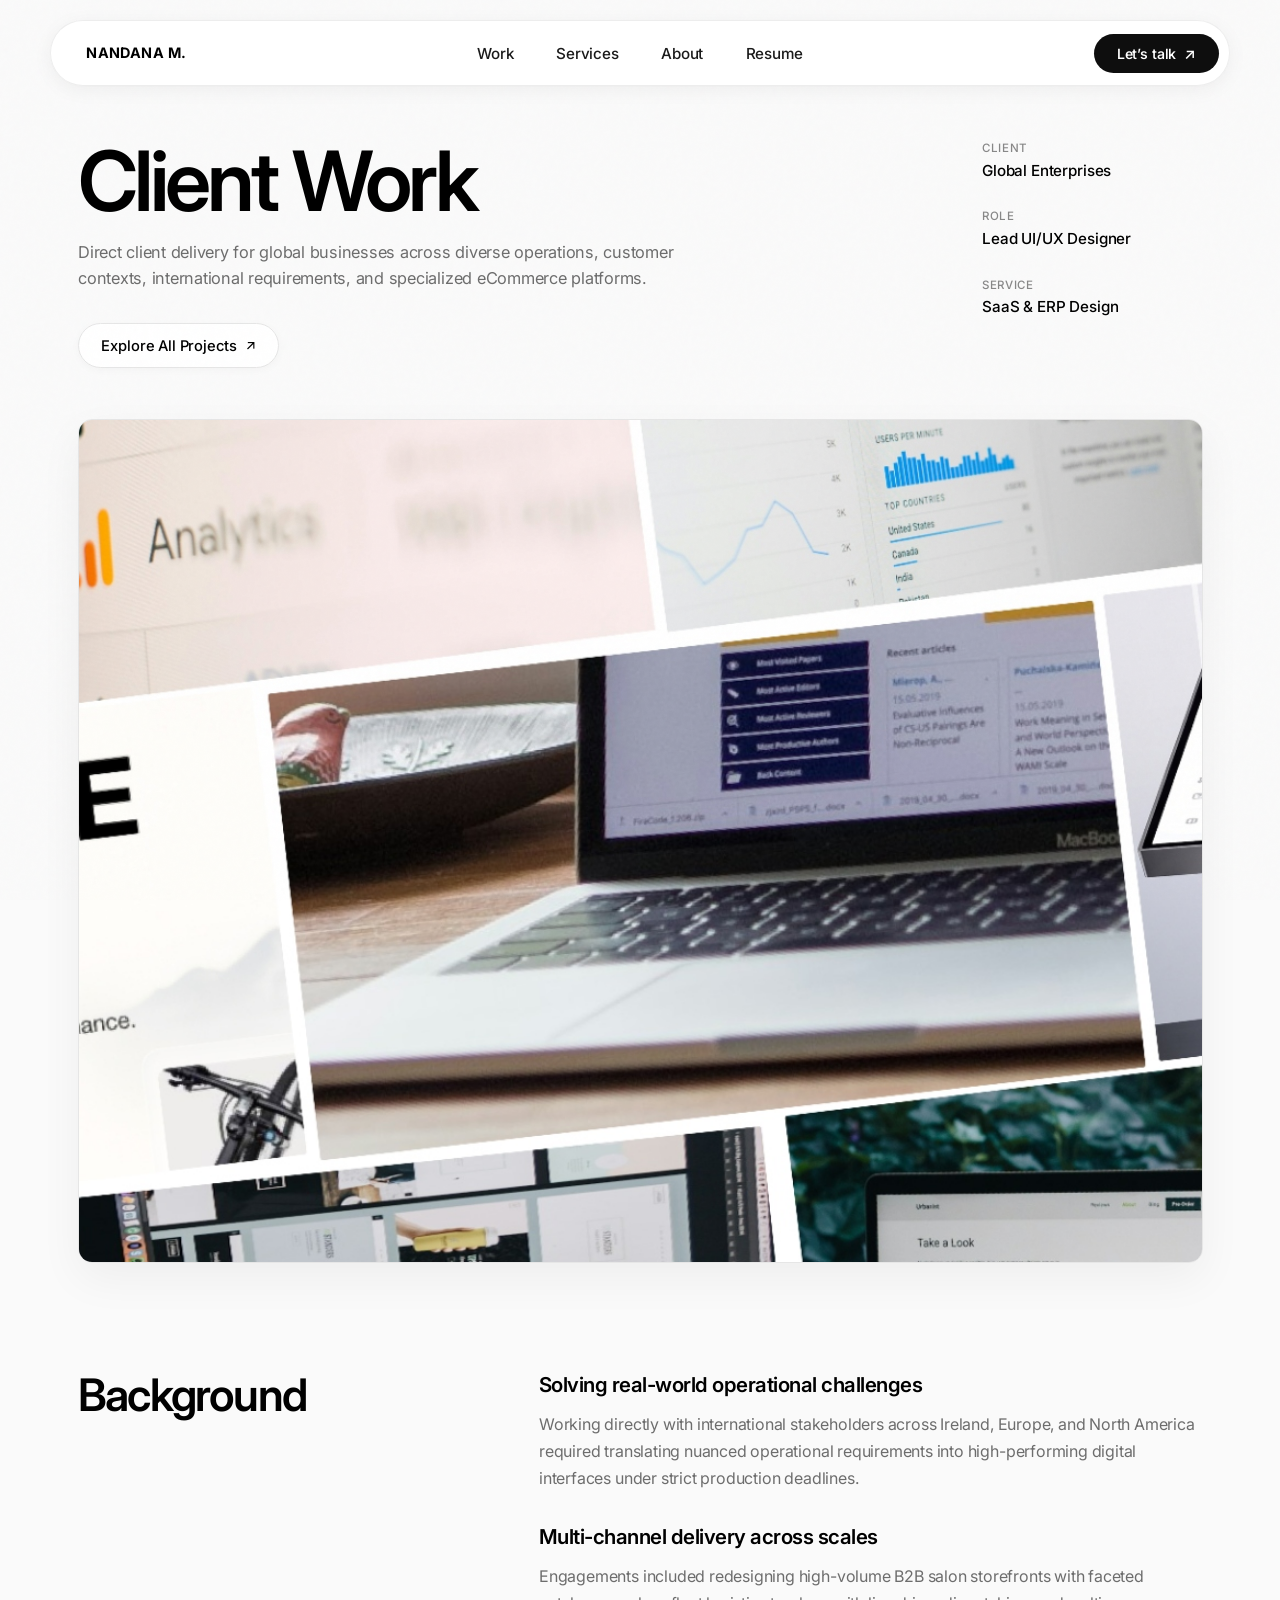
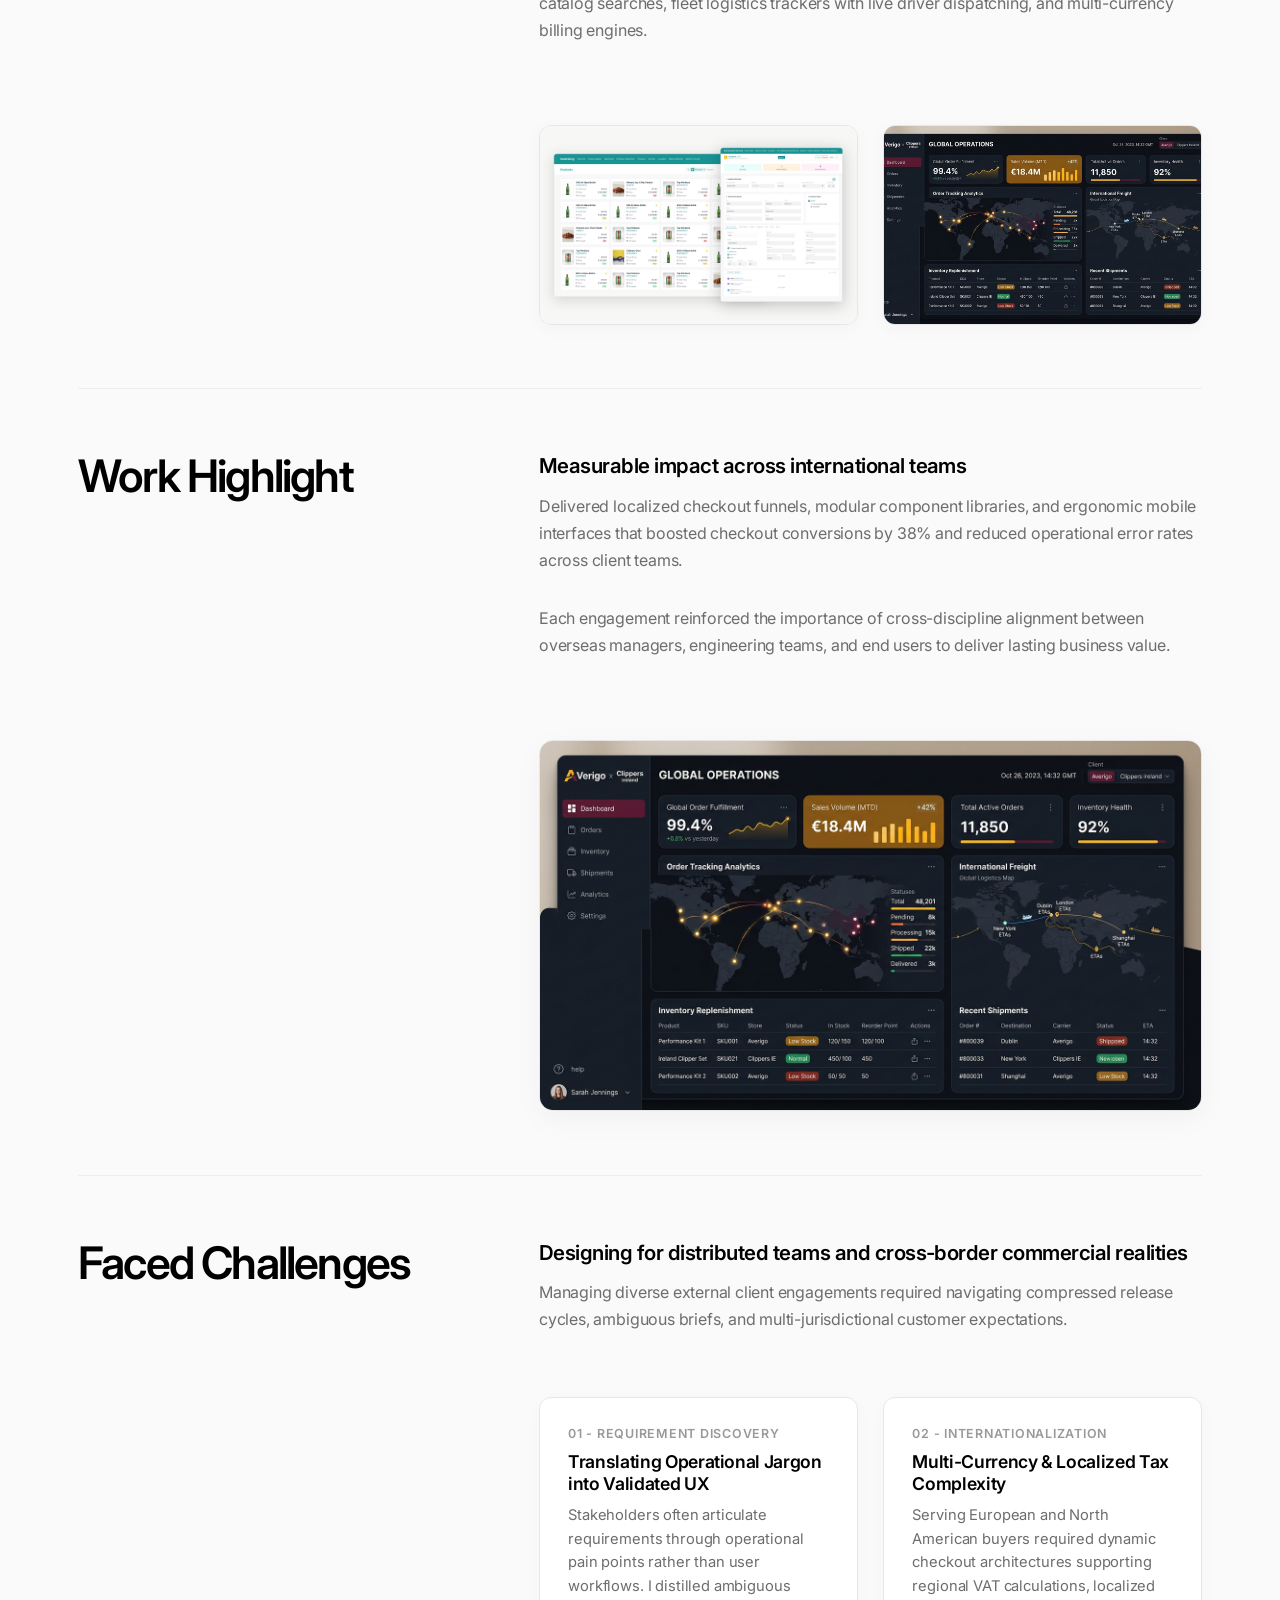
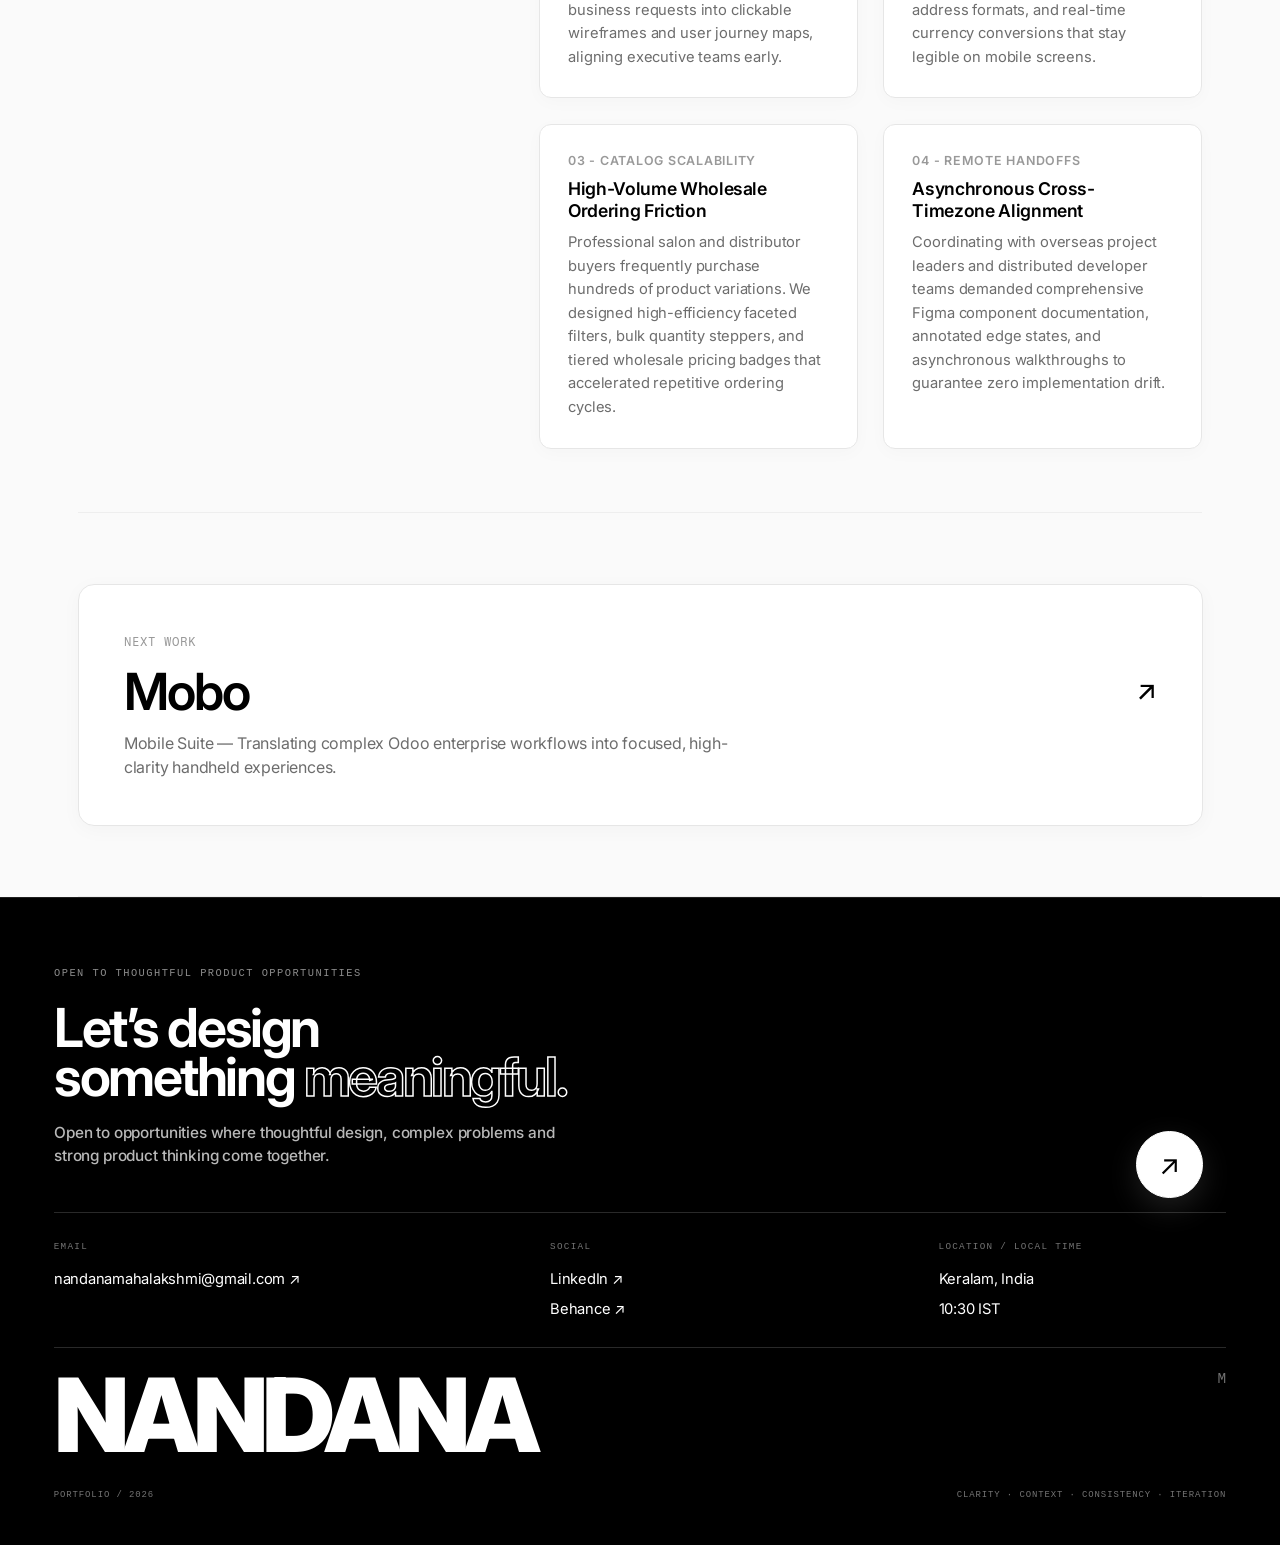
==== client-work.html @ 8b2b56fd "Add files via upload first commit" ====
<!doctype html>
<html lang="en">
<head>
  <meta charset="UTF-8">
  <meta name="viewport" content="width=device-width, initial-scale=1.0">
  <meta name="description" content="Client Work Case Study — Direct Client Delivery for Global Businesses by Nandana M.">
  <meta name="theme-color" content="#fafafa">
  <title>Client Work — Nandana M</title>
  <link rel="preconnect" href="https://fonts.googleapis.com">
  <link rel="preconnect" href="https://fonts.gstatic.com" crossorigin>
  <link href="https://fonts.googleapis.com/css2?family=Fragment+Mono&amp;family=Inter:ital,opsz,wght@0,14..32,300..800;1,14..32,300..800&amp;display=swap" rel="stylesheet">
  <link rel="stylesheet" href="styles.css?v=3.2">
  <script src="assets/lenis.min.js" defer></script>
  <script src="script.js" defer></script>
</head>
<body>
  <div class="noise" aria-hidden="true"></div>
  <div class="cursor" aria-hidden="true"><span class="cursor-text">View</span></div>

  <!-- STICKY SITE HEADER -->
  <header class="site-header">
    <div class="site-brand-group">
      <a class="site-brand" href="index.html#home" aria-label="Nandana M — home">NANDANA M.</a>
    </div>
    <nav aria-label="Primary navigation">
      <a href="index.html#work" class="nav-link active"><span>Work</span></a>
      <a href="index.html#services" class="nav-link"><span>Services</span></a>
      <a href="index.html#about" class="nav-link"><span>About</span></a>
      <a href="index.html#experience" class="nav-link"><span>Resume</span></a>
    </nav>
    <div class="header-actions">
      <a class="header-contact" href="index.html#contact">Let’s talk <span>↗</span></a>
      <button class="menu-toggle" type="button" aria-label="Open menu" aria-expanded="false"><i></i><i></i></button>
    </div>
  </header>

  <!-- MOBILE MENU -->
  <div class="mobile-menu" aria-hidden="true">
    <nav aria-label="Mobile navigation">
      <a href="index.html#home"><small>00</small>Home</a>
      <a href="index.html#work"><small>01</small>Work</a>
      <a href="index.html#services"><small>02</small>Services</a>
      <a href="index.html#about"><small>03</small>About</a>
      <a href="index.html#experience"><small>04</small>Resume</a>
      <a href="index.html#contact"><small>05</small>Contact</a>
    </nav>
    <p>Product &amp; UI/UX Design</p>
  </div>

  <main class="velora-case-page">
    <!-- CASE HERO -->
    <section class="velora-case-hero">
      <div class="velora-hero-top-grid">
        <div class="velora-hero-intro-col">
          <h1 class="velora-case-title reveal">Client Work</h1>
          <p class="velora-case-lede reveal">Direct client delivery for global businesses across diverse operations, customer contexts, international requirements, and specialized eCommerce platforms.</p>
          
          <div class="velora-case-actions reveal">
            <a href="index.html#work" class="velora-live-btn">
              <span>Explore All Projects</span>
              <i>↗</i>
            </a>
          </div>
        </div>

        <div class="velora-hero-meta-col reveal">
          <div class="velora-hero-meta-item">
            <span class="meta-label">CLIENT</span>
            <span class="meta-value">Global Enterprises</span>
          </div>
          <div class="velora-hero-meta-item">
            <span class="meta-label">ROLE</span>
            <span class="meta-value">Lead UI/UX Designer</span>
          </div>
          <div class="velora-hero-meta-item">
            <span class="meta-label">SERVICE</span>
            <span class="meta-value">SaaS &amp; ERP Design</span>
          </div>
        </div>
      </div>

      <div class="velora-hero-image-wrap reveal">
        <img src="assets/client-work-snippet-new.jpg" alt="Client Work Platforms and Telemetry Showcase" width="1600" height="1192">
      </div>
    </section>

    <!-- SECTION 1: BACKGROUND -->
    <section class="velora-case-section">
      <div class="velora-section-left">
        <h2 class="velora-section-heading reveal">Background</h2>
      </div>
      <div class="velora-section-right">
        <h3 class="velora-subheading reveal">Solving real-world operational challenges</h3>
        <p class="velora-paragraph reveal">Working directly with international stakeholders across Ireland, Europe, and North America required translating nuanced operational requirements into high-performing digital interfaces under strict production deadlines.</p>
        
        <h3 class="velora-subheading reveal">Multi-channel delivery across scales</h3>
        <p class="velora-paragraph reveal">Engagements included redesigning high-volume B2B salon storefronts with faceted catalog searches, fleet logistics trackers with live driver dispatching, and multi-currency billing engines.</p>

        <!-- 2-COL MEDIA GALLERY -->
        <div class="velora-media-gallery velora-gallery-2col reveal">
          <div class="velora-media-card">
            <img src="assets/averigo-snippet.jpg" alt="Averigo Field Service and Route Tracking" loading="lazy" width="800" height="600">
          </div>
          <div class="velora-media-card">
            <img src="assets/client-work-mockup.jpg" alt="Clippers Ireland Salon Storefront and Operations" loading="lazy" width="800" height="600">
          </div>
        </div>
      </div>
    </section>

    <!-- SECTION 2: WORK HIGHLIGHT -->
    <section class="velora-case-section">
      <div class="velora-section-left">
        <h2 class="velora-section-heading reveal">Work Highlight</h2>
      </div>
      <div class="velora-section-right">
        <h3 class="velora-subheading reveal">Measurable impact across international teams</h3>
        <p class="velora-paragraph reveal">Delivered localized checkout funnels, modular component libraries, and ergonomic mobile interfaces that boosted checkout conversions by 38% and reduced operational error rates across client teams.</p>
        <p class="velora-paragraph reveal">Each engagement reinforced the importance of cross-discipline alignment between overseas managers, engineering teams, and end users to deliver lasting business value.</p>

        <!-- FULL-WIDTH SHOWCASE MEDIA -->
        <div class="velora-media-full reveal">
          <img src="assets/client-work-mockup.jpg" alt="Client Delivery Multi-Platform Ecosystem Showcase" loading="lazy" width="1600" height="1000">
        </div>
      </div>
    </section>

    <!-- SECTION 3: FACED CHALLENGES -->
    <section class="velora-case-section">
      <div class="velora-section-left">
        <h2 class="velora-section-heading reveal">Faced Challenges</h2>
      </div>
      <div class="velora-section-right">
        <h3 class="velora-subheading reveal">Designing for distributed teams and cross-border commercial realities</h3>
        <p class="velora-paragraph reveal">Managing diverse external client engagements required navigating compressed release cycles, ambiguous briefs, and multi-jurisdictional customer expectations.</p>

        <div class="velora-challenges-list reveal">
          <!-- Challenge 01 -->
          <div class="velora-challenge-card">
            <span class="velora-challenge-num">01 - Requirement Discovery</span>
            <h4 class="velora-challenge-title">Translating Operational Jargon into Validated UX</h4>
            <p class="velora-challenge-desc">Stakeholders often articulate requirements through operational pain points rather than user workflows. I distilled ambiguous business requests into clickable wireframes and user journey maps, aligning executive teams early.</p>
          </div>

          <!-- Challenge 02 -->
          <div class="velora-challenge-card">
            <span class="velora-challenge-num">02 - Internationalization</span>
            <h4 class="velora-challenge-title">Multi-Currency &amp; Localized Tax Complexity</h4>
            <p class="velora-challenge-desc">Serving European and North American buyers required dynamic checkout architectures supporting regional VAT calculations, localized address formats, and real-time currency conversions that stay legible on mobile screens.</p>
          </div>

          <!-- Challenge 03 -->
          <div class="velora-challenge-card">
            <span class="velora-challenge-num">03 - Catalog Scalability</span>
            <h4 class="velora-challenge-title">High-Volume Wholesale Ordering Friction</h4>
            <p class="velora-challenge-desc">Professional salon and distributor buyers frequently purchase hundreds of product variations. We designed high-efficiency faceted filters, bulk quantity steppers, and tiered wholesale pricing badges that accelerated repetitive ordering cycles.</p>
          </div>

          <!-- Challenge 04 -->
          <div class="velora-challenge-card">
            <span class="velora-challenge-num">04 - Remote Handoffs</span>
            <h4 class="velora-challenge-title">Asynchronous Cross-Timezone Alignment</h4>
            <p class="velora-challenge-desc">Coordinating with overseas project leaders and distributed developer teams demanded comprehensive Figma component documentation, annotated edge states, and asynchronous walkthroughs to guarantee zero implementation drift.</p>
          </div>
        </div>
      </div>
    </section>

    <!-- NEXT WORK CARD -->
    <section class="velora-next-work-wrap">
      <a class="velora-next-card reveal" href="mobo.html" aria-label="Explore next project: Mobo Mobile Suite">
        <span class="velora-next-chip">NEXT WORK</span>
        <div class="velora-next-title-row">
          <h3 class="velora-next-title">Mobo</h3>
          <span class="velora-next-arrow">↗</span>
        </div>
        <p class="velora-next-desc">Mobile Suite — Translating complex Odoo enterprise workflows into focused, high-clarity handheld experiences.</p>
      </a>
    </section>
  </main>

  <!-- COMPACT MAIN FOOTER -->
  <footer class="footer subpage-footer" id="contact">
    <div class="footer-top">
      <p class="reveal">OPEN TO THOUGHTFUL PRODUCT OPPORTUNITIES</p>
      <h2 class="reveal">Let’s design<br>something <em>meaningful.</em></h2>
      <p class="footer-copy reveal">Open to opportunities where thoughtful design, complex problems and strong product thinking come together.</p>
      <a class="mail-button reveal" href="mailto:nandanamahalakshmi@gmail.com" aria-label="Email Nandana M">↗</a>
    </div>
    <div class="footer-grid">
      <div><small>EMAIL</small><a href="mailto:nandanamahalakshmi@gmail.com">nandanamahalakshmi@gmail.com ↗</a></div>
      <div><small>SOCIAL</small><a href="https://www.linkedin.com/in/nandana-m-75a548240/" target="_blank" rel="noreferrer">LinkedIn ↗</a><a href="https://www.behance.net/nandanam2" target="_blank" rel="noreferrer">Behance ↗</a></div>
      <div><small>LOCATION / LOCAL TIME</small><p>Keralam, India</p><p><span id="localTime">--:--</span> IST</p></div>
    </div>
    <div class="footer-name" aria-label="Nandana M">NANDANA<span>M</span></div>
    <div class="footer-note"><span>PORTFOLIO / 2026</span><span>CLARITY · CONTEXT · CONSISTENCY · ITERATION</span></div>
  </footer>
</body>
</html>
---- styles.css ----
@import url('https://api.fontshare.com/v2/css?f[]=satoshi@900,700,500,400,300,401,501,701,901&display=swap');

@font-face {
  font-family: "GT Standard";
  src: url("assets/fonts/GT-Standard-L-Standard-Regular.woff2") format("woff2");
  font-weight: 100 900;
  font-style: normal;
  font-display: swap;
}

@font-face {
  font-family: "Permanent Marker";
  src: url("assets/fonts/PermanentMarker-Regular.ttf") format("truetype");
  font-weight: 400;
  font-style: normal;
  font-display: swap;
}

@font-face {
  font-family: "Modern Muse Wavy";
  src: url("assets/fonts/ModernMuseWavy.woff2") format("woff2"),
       url("assets/fonts/ModernMuseWavy.ttf") format("truetype");
  font-weight: 400 700;
  font-style: normal;
  font-display: swap;
}

:root {
  /* Velora Template Typography */
  --font-primary: "Inter", -apple-system, BlinkMacSystemFont, "Segoe UI", Roboto, sans-serif;
  --font-display: "Inter", -apple-system, BlinkMacSystemFont, "Segoe UI", Roboto, sans-serif;
  --font-mono: "Fragment Mono", "DM Mono", monospace;

  /* Velora Color Tokens (from https://velora-template.framer.website/modio) */
  --velora-bg: #fafafa;
  --velora-card: #ffffff;
  --velora-quiet: #f4f4f4;
  --velora-text-main: #000000;
  --velora-text-near-black: #212121;
  --velora-text-secondary: #6d6d6d;
  --velora-text-muted: #999999;
  --velora-text-tertiary: #aeaeae;
  --velora-border: #e6e6e6;
  --velora-divider: #eeeeee;
  --signature-blue: #c91d1d;
  --velora-accent-sand: #c91d1d;
  --hero-accent-red: #c91d1d;
  --velora-accent-warm: #e3caa6;
  --velora-overlay: rgba(0, 0, 0, 0.55);

  /* Theme tokens mapped to Velora palette */
  --paper: #fafafa;
  --white: #ffffff;
  --ink: #000000;
  --muted: #6d6d6d;
  --line: #eeeeee;
  --red: #212121;
  --red-dark: #000000;
  --page: clamp(1.15rem, 4.2vw, 5rem);
  --ease: cubic-bezier(.22, 1, .36, 1);
}

*, *::before, *::after { box-sizing: border-box; }

html {
  scroll-behavior: smooth;
  background: var(--velora-bg);
}

body {
  margin: 0;
  overflow-x: clip;
  color: var(--velora-text-main);
  background: var(--velora-bg);
  font-family: var(--font-primary);
  font-synthesis: none;
  -webkit-font-smoothing: antialiased;
  letter-spacing: -0.015em;
}

body.menu-open { overflow: hidden; }
a { color: inherit; text-decoration: none; }
button { margin: 0; padding: 0; border: 0; color: inherit; background: transparent; font: inherit; cursor: pointer; }
img { display: block; max-width: 100%; }
::selection { color: #ffffff; background: #000000; }

.noise {
  position: fixed;
  inset: 0;
  z-index: 1000;
  pointer-events: none;
  opacity: .03;
  background-image: url("data:image/svg+xml,%3Csvg viewBox='0 0 180 180' xmlns='http://www.w3.org/2000/svg'%3E%3Cfilter id='n'%3E%3CfeTurbulence type='fractalNoise' baseFrequency='.9' numOctaves='4' stitchTiles='stitch'/%3E%3C/filter%3E%3Crect width='100%25' height='100%25' filter='url(%23n)' opacity='.7'/%3E%3C/svg%3E");
  mix-blend-mode: multiply;
}

.intro-wipe {
  position: fixed;
  inset: 0;
  z-index: 9999;
  display: grid;
  place-items: center;
  color: #ffffff;
  background: #000000;
  transition: transform 1.05s var(--ease);
}

.intro-wipe span {
  font: 500 .72rem/1 "DM Mono", monospace;
  letter-spacing: .22em;
  animation: intro-pulse .8s ease-in-out infinite alternate;
}

.intro-wipe.is-hidden { transform: translateY(-105%); }
.intro-wipe[hidden] { display: none; }
@keyframes intro-pulse { to { opacity: .38; } }

.grid-paper,
.hero.grid-paper {
  background-color: #ffffff;
  background-image: none;
}

.red-section { color: var(--ink); background: #ffffff; }

/* ==========================================================================
   FLOATING PILL SITE HEADER (Sticky / Fixed - Visible Everywhere)
   ========================================================================== */
.site-header {
  position: fixed;
  z-index: 1000;
  top: 1.25rem;
  left: 50%;
  transform: translateX(-50%);
  width: min(calc(100% - 2.5rem), 1180px);
  height: 4.15rem;
  display: flex;
  justify-content: space-between;
  align-items: center;
  padding: 0 0.65rem 0 2.2rem;
  background: rgba(255, 255, 255, 0.94);
  backdrop-filter: blur(16px);
  -webkit-backdrop-filter: blur(16px);
  border-radius: 9999px;
  box-shadow: 0 4px 20px rgba(0, 0, 0, 0.05), 0 1px 3px rgba(0, 0, 0, 0.02);
  border: 1px solid rgba(0, 0, 0, 0.07);
  transition: box-shadow 0.3s var(--ease), background 0.3s var(--ease), border-color 0.3s var(--ease);
}

.site-header.scrolled {
  background: rgba(255, 255, 255, 0.97);
  box-shadow: 0 10px 30px rgba(0, 0, 0, 0.08), 0 2px 6px rgba(0, 0, 0, 0.03);
  border-color: rgba(0, 0, 0, 0.1);
}

.site-header::after {
  display: none;
}

.site-brand-group {
  display: inline-flex;
  align-items: center;
}

.site-brand,
.monogram {
  font-family: var(--font-primary);
  font-size: clamp(0.9rem, 1.1vw, 1.02rem);
  font-weight: 700;
  letter-spacing: 0.03em;
  text-transform: uppercase;
  color: var(--ink);
  white-space: nowrap;
  text-decoration: none;
  display: inline-flex;
  align-items: center;
  transition: opacity 0.25s var(--ease), transform 0.25s var(--ease);
  line-height: 1;
}

.site-brand:hover,
.monogram:hover {
  opacity: 0.65;
  transform: translateY(-1px);
}

.brand-sub {
  display: none !important;
}

.site-header nav {
  display: flex;
  align-items: center;
  gap: clamp(1.6rem, 2.8vw, 2.7rem);
  font-family: var(--font-primary);
  font-size: 0.95rem;
  font-weight: 500;
}

.site-header nav a,
.nav-link {
  position: relative;
  color: #1a1a1a;
  padding: 0.4rem 0.2rem;
  display: inline-flex;
  align-items: baseline;
  text-decoration: none;
  letter-spacing: -0.01em;
  transition: color 0.2s var(--ease), opacity 0.2s var(--ease);
}

.site-header nav a::after,
.nav-link::after {
  display: none;
}

.site-header nav a:hover,
.nav-link:hover {
  color: #000000;
  opacity: 0.6;
}

.nav-count {
  font-family: var(--font-primary);
  font-size: 0.65rem;
  font-weight: 600;
  color: #71717a;
  margin-left: 2px;
  vertical-align: super;
  line-height: 1;
}

.header-actions {
  display: inline-flex;
  align-items: center;
  gap: 0.75rem;
}

.header-contact {
  display: inline-flex;
  gap: 0.45rem;
  align-items: center;
  padding: 0.68rem 1.45rem;
  border-radius: 9999px;
  background: #0e0e0e;
  color: #ffffff;
  font-family: var(--font-primary);
  font-size: 0.88rem;
  font-weight: 550;
  letter-spacing: -0.01em;
  text-decoration: none;
  border: none;
  transition: background 0.25s var(--ease), transform 0.2s var(--ease), opacity 0.25s var(--ease);
}

.header-contact span {
  display: inline-block;
  font-size: 0.95rem;
  line-height: 1;
  transition: transform 0.25s var(--ease);
}

.header-contact:hover {
  background: #262626;
  color: #ffffff;
  transform: translateY(-1px);
}

.header-contact:hover span {
  transform: translate(2px, -2px);
}

.menu-toggle {
  display: none;
  width: 2.6rem;
  height: 2.6rem;
  position: relative;
  z-index: 102;
  border-radius: 50%;
  background: transparent;
}
.menu-toggle i {
  width: 1.3rem;
  height: 2px;
  position: absolute;
  left: 0.65rem;
  background: currentColor;
  transition: transform 0.35s, top 0.35s;
}
.menu-toggle i:first-child { top: 0.95rem; }
.menu-toggle i:last-child { top: 1.55rem; }
.menu-toggle.is-open { color: var(--ink); }
.menu-toggle.is-open i:first-child { top: 1.25rem; transform: rotate(45deg); }
.menu-toggle.is-open i:last-child { top: 1.25rem; transform: rotate(-45deg); }

.mobile-menu {
  position: fixed;
  inset: 0;
  z-index: 99;
  visibility: hidden;
  display: flex;
  flex-direction: column;
  justify-content: space-between;
  padding: 8rem 1.4rem 2rem;
  color: var(--ink);
  background: #ffffff;
  border-bottom: 1px solid var(--line);
  opacity: 0;
  transform: translateY(-2rem);
  transition: .45s var(--ease);
}

.mobile-menu.is-open { visibility: visible; opacity: 1; transform: none; }
.mobile-menu nav { display: grid; }
.mobile-menu nav a { display: flex; gap: 1.5rem; align-items: baseline; padding: .55rem 0; border-bottom: 1px solid rgba(255,255,255,.35); font-size: clamp(2.7rem, 15vw, 5rem); line-height: 1; letter-spacing: -.07em; }
.mobile-menu small { width: 2rem; font: 400 .6rem/1 "DM Mono", monospace; letter-spacing: .1em; }
.mobile-menu > p { margin: 0; font: 400 .65rem/1.4 "DM Mono", monospace; letter-spacing: .1em; text-transform: uppercase; }

.hero {
  min-height: auto;
  position: relative;
  overflow: hidden;
  isolation: isolate;
  display: flex;
  align-items: center;
  justify-content: center;
  padding: clamp(7.5rem, 10vw, 10.5rem) var(--page) clamp(4rem, 6vw, 6.5rem);
  background: var(--velora-bg);
}

.hero .reveal {
  opacity: 1;
  transform: none;
}

.hero-grid {
  display: grid;
  grid-template-columns: 1.15fr 0.85fr;
  align-items: center;
  gap: clamp(2rem, 3.8vw, 4.2rem);
  width: 100%;
  position: relative;
  z-index: 2;
}

.hero-content-col {
  display: flex;
  flex-direction: column;
  align-items: flex-start;
  text-align: left;
}

/* Bracket & Kicker */
.hero-kicker-bracket {
  position: relative;
  display: inline-flex;
  align-items: center;
  margin-bottom: clamp(1.4rem, 2vw, 2.2rem);
  padding-left: 1.8rem;
}

.hero-kicker-bracket::before {
  content: "";
  position: absolute;
  top: 50%;
  left: 0;
  width: 1.3rem;
  height: 2.2rem;
  border-top: 2px solid var(--hero-accent-red, #c91d1d);
  border-left: 1.5px solid rgba(0, 0, 0, 0.18);
  transform: translateY(-50%);
}

.hero-kicker-text {
  font-family: var(--font-mono);
  font-size: clamp(0.78rem, 0.9vw, 0.88rem);
  font-weight: 500;
  letter-spacing: 0.14em;
  text-transform: uppercase;
  color: var(--velora-text-muted);
}

/* Main Headline - Using exact font styling of Experience built through real systems */
.hero-headline {
  margin: 0 0 clamp(1.4rem, 2vw, 2.2rem);
  color: var(--velora-text-main);
  font-family: var(--font-primary);
  font-size: clamp(3.2rem, 5.8vw, 6.4rem);
  font-weight: 600;
  line-height: .92;
  letter-spacing: -0.04em;
  text-align: left;
}

.hero-clarity-serif {
  font-family: 'Modern Muse Wavy', 'Dream Work', serif;
  font-style: normal;
  font-weight: 400;
  font-size: 1.15em;
  letter-spacing: 0.01em;
  color: var(--hero-accent-red, #c91d1d);
  -webkit-text-stroke: 0.5px #c91d1d;
  display: inline-block;
  vertical-align: baseline;
  padding: 0 0.04em;
}

/* Hero Lede Description - Left-aligned, refined editorial typography */
.hero-description {
  margin: 0;
  padding: 0;
  font-family: var(--font-primary);
  font-size: clamp(1.06rem, 1.3vw, 1.22rem);
  font-weight: 400;
  line-height: 1.62;
  color: var(--velora-text-secondary, #4e4e4e);
  letter-spacing: -0.016em;
  max-width: 540px;
  text-align: left;
  align-self: flex-start;
  text-wrap: pretty;
}

.hero-description .hero-desc-role {
  color: var(--velora-text-main, #000000);
  font-weight: 600;
  letter-spacing: -0.02em;
}

.hero-description .hero-desc-focus {
  color: var(--velora-text-near-black, #222222);
  font-weight: 500;
}

/* Right Column: Hero Portrait Stage & Blended Illustration */
.hero-portrait-col {
  display: flex;
  justify-content: center;
  align-items: center;
  position: relative;
  width: 100%;
  opacity: 1;
  animation: heroPortraitEntry 1s cubic-bezier(0.16, 1, 0.3, 1) 0.15s both;
}

@keyframes heroPortraitEntry {
  from {
    opacity: 0;
    transform: translate3d(0, 20px, 0);
  }
  to {
    opacity: 1;
    transform: translate3d(0, 0, 0);
  }
}

.hero-illust-stage {
  position: relative;
  width: 100%;
  max-width: 480px;
  display: flex;
  align-items: center;
  justify-content: center;
  animation: heroIllustFloat 7s ease-in-out infinite;
  perspective: 1000px;
}

.hero-illust-glow {
  position: absolute;
  inset: -12%;
  border-radius: 50%;
  background: radial-gradient(circle at 50% 50%, rgba(241, 107, 72, 0.15) 0%, rgba(241, 107, 72, 0.04) 48%, transparent 72%);
  filter: blur(40px);
  pointer-events: none;
  z-index: 1;
  animation: heroGlowPulse 5s ease-in-out infinite;
}

@keyframes heroGlowPulse {
  0%, 100% {
    transform: scale(0.95);
    opacity: 0.65;
  }
  50% {
    transform: scale(1.06);
    opacity: 1;
  }
}

.hero-illust-wrap {
  position: relative;
  z-index: 2;
  width: 100%;
  aspect-ratio: 704 / 795;
  display: block;
  overflow: visible;
  transition: transform 0.6s cubic-bezier(0.16, 1, 0.3, 1);
  transform-style: preserve-3d;
}

.hero-base-character {
  position: relative;
  z-index: 2;
  width: 100%;
  height: 100%;
  aspect-ratio: 704 / 795;
  object-fit: contain;
  display: block;
  user-select: none;
  pointer-events: none;
  filter: drop-shadow(0 18px 40px rgba(0, 0, 0, 0.08));
  transition: transform 0.6s cubic-bezier(0.16, 1, 0.3, 1), filter 0.6s cubic-bezier(0.16, 1, 0.3, 1);
}

.hero-illust-stage:hover .hero-base-character {
  filter: drop-shadow(0 26px 54px rgba(0, 0, 0, 0.11)) drop-shadow(0 8px 24px rgba(241, 107, 72, 0.16));
}

/* Individual Interactive Particles */
.hero-particle {
  position: absolute;
  z-index: 4;
  cursor: pointer;
  user-select: none;
  touch-action: manipulation;
  transform-style: preserve-3d;
  will-change: transform;
  filter: drop-shadow(0 8px 18px rgba(0, 0, 0, 0.07));
  transition: filter 0.35s cubic-bezier(0.16, 1, 0.3, 1);
}

.hero-particle img {
  width: 100%;
  height: auto;
  display: block;
  pointer-events: none;
  user-select: none;
}

.hero-particle:hover {
  filter: drop-shadow(0 16px 28px rgba(241, 107, 72, 0.28)) drop-shadow(0 4px 12px rgba(0, 0, 0, 0.12));
}

/* Particle 1: Figma Badge */
.particle-figma {
  left: 19.32%;
  top: -3.27%;
  width: 20.17%;
  animation: floatFigma 6.4s ease-in-out infinite;
}

.particle-figma:hover {
  animation-play-state: paused;
  transform: translate3d(0, -10px, 12px) scale(1.12) rotate(-3deg) !important;
}

@keyframes floatFigma {
  0%, 100% {
    transform: translate3d(var(--px, 0px), var(--py, 0px), 0) rotate(0deg);
  }
  35% {
    transform: translate3d(calc(var(--px, 0px) - 3px), calc(var(--py, 0px) - 10px), 0) rotate(-3deg);
  }
  70% {
    transform: translate3d(calc(var(--px, 0px) + 2px), calc(var(--py, 0px) - 4px), 0) rotate(1.5deg);
  }
}

/* Particle 2: Wireframe Page Layout */
.particle-wireframe {
  left: 12.07%;
  top: 15.35%;
  width: 20.03%;
  animation: floatWireframe 7.4s ease-in-out infinite;
  animation-delay: -1.6s;
}

.particle-wireframe:hover {
  animation-play-state: paused;
  transform: translate3d(-4px, -11px, 14px) scale(1.1) rotate(2deg) !important;
}

@keyframes floatWireframe {
  0%, 100% {
    transform: translate3d(var(--px, 0px), var(--py, 0px), 0) rotate(0deg);
  }
  40% {
    transform: translate3d(calc(var(--px, 0px) - 5px), calc(var(--py, 0px) - 12px), 0) rotate(2.5deg);
  }
  75% {
    transform: translate3d(calc(var(--px, 0px) - 1px), calc(var(--py, 0px) - 4px), 0) rotate(-1deg);
  }
}

/* Particle 3: Sticky Notes Stack */
.particle-notes {
  left: 73.86%;
  top: -0.13%;
  width: 18.89%;
  animation: floatNotes 6.8s ease-in-out infinite;
  animation-delay: -3.2s;
}

.particle-notes:hover {
  animation-play-state: paused;
  transform: translate3d(4px, -10px, 12px) scale(1.12) rotate(3deg) !important;
}

@keyframes floatNotes {
  0%, 100% {
    transform: translate3d(var(--px, 0px), var(--py, 0px), 0) rotate(0deg);
  }
  45% {
    transform: translate3d(calc(var(--px, 0px) + 4px), calc(var(--py, 0px) - 11px), 0) rotate(3deg);
  }
  80% {
    transform: translate3d(calc(var(--px, 0px) + 1px), calc(var(--py, 0px) - 3px), 0) rotate(-1.5deg);
  }
}

/* Particle 4: Color Swatches */
.particle-colors {
  left: 73.86%;
  top: 20.00%;
  width: 24.86%;
  animation: floatColors 6.0s ease-in-out infinite;
  animation-delay: -2.0s;
}

.particle-colors:hover {
  animation-play-state: paused;
  transform: translate3d(5px, -9px, 12px) scale(1.1) rotate(-3deg) !important;
}

@keyframes floatColors {
  0%, 100% {
    transform: translate3d(var(--px, 0px), var(--py, 0px), 0) rotate(0deg);
  }
  35% {
    transform: translate3d(calc(var(--px, 0px) + 5px), calc(var(--py, 0px) - 8px), 0) rotate(-2.5deg);
  }
  70% {
    transform: translate3d(calc(var(--px, 0px) - 2px), calc(var(--py, 0px) - 3px), 0) rotate(1deg);
  }
}

/* Particle 5: Toggle & Checklist Card */
.particle-toggle {
  left: 81.82%;
  top: 31.07%;
  width: 16.19%;
  animation: floatToggle 6.6s ease-in-out infinite;
  animation-delay: -4.4s;
}

.particle-toggle:hover {
  animation-play-state: paused;
  transform: translate3d(3px, -9px, 12px) scale(1.14) rotate(2deg) !important;
}

@keyframes floatToggle {
  0%, 100% {
    transform: translate3d(var(--px, 0px), var(--py, 0px), 0) rotate(0deg);
  }
  50% {
    transform: translate3d(calc(var(--px, 0px) + 3px), calc(var(--py, 0px) - 8px), 0) rotate(2deg);
  }
}

/* Particle 6: Coffee Cup */
.particle-coffee {
  left: 12.50%;
  top: 54.59%;
  width: 10.51%;
  animation: floatCoffee 7.2s ease-in-out infinite;
  animation-delay: -0.8s;
}

.particle-coffee:hover {
  animation-play-state: paused;
  transform: translate3d(0, -10px, 10px) scale(1.14) rotate(-2deg) !important;
}

@keyframes floatCoffee {
  0%, 100% {
    transform: translate3d(var(--px, 0px), var(--py, 0px), 0) rotate(0deg);
  }
  50% {
    transform: translate3d(var(--px, 0px), calc(var(--py, 0px) - 6px), 0) rotate(-1.5deg);
  }
}

@keyframes heroIllustFloat {
  0%, 100% {
    transform: translateY(0px) rotate(0deg);
  }
  50% {
    transform: translateY(-8px) rotate(-0.3deg);
  }
}

@media (prefers-reduced-motion: reduce) {
  .hero-illust-stage,
  .hero-particle,
  .particle-figma,
  .particle-wireframe,
  .particle-notes,
  .particle-colors,
  .particle-toggle,
  .particle-coffee {
    animation: none !important;
  }
}

@media (max-width: 900px) {
  .hero-grid {
    grid-template-columns: 1fr;
    gap: 3rem;
  }
  .hero-content-col {
    align-items: flex-start;
    text-align: left;
  }
  .hero-headline {
    text-align: left;
  }
  .hero-description {
    text-align: left;
    margin: 0;
    align-self: flex-start;
  }
  .hero-portrait-col {
    justify-content: center;
  }
}

@media (max-width: 640px) {
  .hero-desc-break {
    display: none;
  }
}

/* Animated clarity morphing typography - 3 Styles */
.clarity-morph-wrap {
  display: inline-flex;
  align-items: baseline;
  justify-content: center;
  position: relative;
  vertical-align: baseline;
  padding: 0 0.04em;
  perspective: 800px;
}

.clarity-morph {
  display: inline-block;
  position: relative;
  cursor: pointer;
  transform-origin: center 60%;
  transition: opacity 0.42s cubic-bezier(0.16, 1, 0.3, 1),
              transform 0.42s cubic-bezier(0.16, 1, 0.3, 1),
              filter 0.42s cubic-bezier(0.16, 1, 0.3, 1);
  will-change: opacity, transform, filter;
  user-select: none;
  line-height: 1;
}

/* Fluid Morph Out - soft dissolve upward with slight optical blur */
.clarity-morph.is-morphing-out {
  opacity: 0;
  transform: translateY(-8px) scale(0.96);
  filter: blur(4px);
  pointer-events: none;
}

/* Fluid Morph In - soft glide into place from below */
.clarity-morph.is-morphing-in {
  opacity: 0;
  transform: translateY(8px) scale(0.96);
  filter: blur(4px);
  pointer-events: none;
}

/* 1. Editorial Serif Italic */
.clarity-morph.style-serif-italic {
  font-family: 'Instrument Serif', Georgia, serif;
  font-style: italic;
  font-weight: 400;
  font-size: 1.15em;
  letter-spacing: -0.01em;
  color: #0e0e0e;
  -webkit-text-stroke: 0;
  padding: 0 0.04em;
}

/* 2. Clean Bold Sans-Serif */
.clarity-morph.style-sans-bold {
  font-family: var(--font-primary);
  font-style: normal;
  font-weight: 700;
  font-size: 1.0em;
  letter-spacing: -0.038em;
  color: var(--ink);
  -webkit-text-stroke: 0;
  padding: 0 0.02em;
}

/* 3. Architectural Outline Stroke */
.clarity-morph.style-outline {
  font-family: var(--font-primary);
  font-style: normal;
  font-weight: 800;
  font-size: 1.0em;
  letter-spacing: -0.025em;
  color: transparent;
  -webkit-text-stroke: 1.9px #0e0e0e;
  text-stroke: 1.9px #0e0e0e;
  padding: 0 0.02em;
}


.manifesto {
  padding: clamp(3.8rem, 5.5vw, 5.5rem) var(--page);
  border-top: 1px solid var(--line);
  background: var(--white);
  color: var(--ink);
}

.eyebrow {
  display: flex;
  gap: .8rem;
  align-items: center;
  font: 400 0.74rem/1 var(--font-mono);
  letter-spacing: .08em;
  text-transform: uppercase;
  color: var(--velora-text-muted);
}

.eyebrow::before {
  content: "";
  display: inline-block;
  width: 2.2rem;
  height: 1px;
  background: var(--velora-text-muted);
  opacity: 0.8;
  flex-shrink: 0;
}

.eyebrow span {
  display: none;
}

.eyebrow.dark {
  color: var(--velora-text-muted);
}

.eyebrow.dark::before {
  background: var(--velora-text-muted);
}

.manifesto h2 {
  max-width: 1400px;
  margin: clamp(2rem, 3.5vw, 3rem) 0 0;
  font-size: clamp(2.8rem, 6vw, 6.8rem);
  font-weight: 550;
  line-height: .9;
  letter-spacing: -.065em;
  color: var(--ink);
}

.manifesto h2 em {
  color: transparent;
  -webkit-text-stroke: 1.5px var(--ink);
  font-style: normal;
}

.manifesto-bottom {
  display: grid;
  grid-template-columns: 1fr 1fr;
  gap: 3.5rem;
  align-items: end;
  margin-top: clamp(2.5rem, 3.5vw, 3.5rem);
  padding-top: 1.8rem;
  border-top: 1px solid var(--line);
  color: var(--ink);
}

.manifesto-bottom > p {
  max-width: 650px;
  margin: 0;
  font-size: clamp(1.02rem, 1.4vw, 1.3rem);
  line-height: 1.55;
  color: #333333;
}

.manifesto-sign {
  justify-self: end;
  display: flex;
  gap: 1rem;
  align-items: center;
  font: 400 .63rem/1 "DM Mono", monospace;
  letter-spacing: .13em;
  color: var(--ink);
}

.manifesto-sign i {
  font-size: 3.6rem;
  font-style: normal;
  animation: spin 10s linear infinite;
}

@keyframes spin { to { transform: rotate(360deg); } }

/* ABOUT SECTION & ARCHITECTURAL PORTRAIT SESSION */
.about {
  display: grid;
  grid-template-columns: minmax(320px, 0.9fr) 1.1fr;
  gap: clamp(3rem, 6vw, 7rem);
  padding: clamp(4rem, 6vw, 6.5rem) var(--page);
  background: var(--white);
  color: var(--ink);
  position: relative;
  border-top: 1px solid var(--line);
  align-items: start;
}

.about-portrait {
  position: relative;
  align-self: start;
  perspective: 1000px;
  display: flex;
  flex-direction: column;
  align-items: flex-start;
  width: 100%;
  max-width: 440px;
}

.about-eyebrow {
  margin-bottom: clamp(1.2rem, 2vw, 1.8rem);
  align-self: flex-start;
}

/* About Portrait: Hero-Style Glowing Red Circular Avatar */
.about-avatar-stage {
  position: relative;
  width: clamp(280px, 28vw, 380px);
  aspect-ratio: 1;
  display: flex;
  align-items: center;
  justify-content: center;
  animation: aboutAvatarFloat 6.5s ease-in-out infinite;
  perspective: 1000px;
}

.about-avatar-glow {
  position: absolute;
  inset: 6%;
  border-radius: 50%;
  background: radial-gradient(circle, rgba(241, 107, 72, 0.25) 0%, rgba(241, 107, 72, 0.08) 55%, transparent 75%);
  filter: blur(28px);
  z-index: 1;
  pointer-events: none;
  animation: aboutGlowPulse 4.5s ease-in-out infinite;
}

.about-avatar-wrapper {
  position: relative;
  z-index: 2;
  width: 100%;
  height: 100%;
  display: flex;
  align-items: center;
  justify-content: center;
  transition: transform 0.5s cubic-bezier(0.16, 1, 0.3, 1), filter 0.5s cubic-bezier(0.16, 1, 0.3, 1);
  filter: drop-shadow(0 20px 42px rgba(0, 0, 0, 0.12)) drop-shadow(0 8px 24px rgba(241, 107, 72, 0.22));
  cursor: pointer;
}

.about-avatar-stage:hover .about-avatar-wrapper {
  transform: translateY(-8px) scale(1.03);
  filter: drop-shadow(0 28px 56px rgba(0, 0, 0, 0.16)) drop-shadow(0 12px 32px rgba(241, 107, 72, 0.34));
}

.about-avatar-img {
  width: 100%;
  height: 100%;
  object-fit: contain;
  display: block;
  user-select: none;
  pointer-events: none;
  transition: transform 0.6s cubic-bezier(0.16, 1, 0.3, 1);
}

.about-avatar-stage:hover .about-avatar-img {
  transform: scale(1.02);
}

@keyframes aboutAvatarFloat {
  0%, 100% {
    transform: translateY(0px) rotate(0deg);
  }
  50% {
    transform: translateY(-12px) rotate(0.5deg);
  }
}

@keyframes aboutGlowPulse {
  0%, 100% {
    transform: scale(0.95);
    opacity: 0.65;
  }
  50% {
    transform: scale(1.08);
    opacity: 1;
  }
}

.about-content {
  align-self: start;
}

.about-heading > span {
  color: #555555;
  font: 500 .72rem/1 "DM Mono", monospace;
  letter-spacing: .11em;
  text-transform: uppercase;
}

.about-heading h2 {
  margin: .4rem 0 2rem;
  color: var(--ink);
  font-size: clamp(4.5rem, 9.5vw, 9.5rem);
  font-weight: 800;
  line-height: .92;
  letter-spacing: 0.05em;
}

.about-lede {
  max-width: 720px;
  margin: 0 0 1.75rem;
  font-size: clamp(1.6rem, 2.8vw, 2.75rem);
  font-weight: 550;
  line-height: 1.18;
  letter-spacing: -.035em;
  color: var(--ink);
  text-wrap: balance;
}

.about-content > p:not(.about-lede) {
  max-width: 720px;
  margin: 0;
  color: #444444;
  font-size: clamp(1rem, 1.35vw, 1.25rem);
  line-height: 1.68;
}

.about-content > .about-secondary {
  margin-top: 1.5rem;
}

/* 3-COLUMN STATS / SKILLS & TOOLS (Screenshot 3 transformed) */
.stats {
  grid-column: 1 / -1;
  display: grid;
  grid-template-columns: repeat(3, 1fr);
  gap: 0;
  margin-top: clamp(2.5rem, 4vw, 4rem);
  border-top: 1px solid var(--ink);
  border-bottom: 1px solid var(--ink);
  background: #ffffff;
}

.stat {
  min-height: 190px;
  position: relative;
  padding: 1.8rem 1.6rem 2rem;
  border-right: 1px solid var(--ink);
  display: flex;
  flex-direction: column;
  justify-content: flex-start;
}

.stat:last-child {
  border-right: 0;
}

.stat small {
  display: block;
  font: 600 .62rem/1 "DM Mono", monospace;
  letter-spacing: .12em;
  text-transform: uppercase;
  color: var(--muted);
  margin-bottom: 1rem;
}

.stat-number-wrap {
  display: flex;
  align-items: baseline;
  gap: 0.45rem;
  margin-bottom: 0.75rem;
}

.stat strong {
  display: inline-block;
  color: var(--ink);
  font-size: clamp(3.2rem, 5vw, 5.5rem);
  font-weight: 750;
  line-height: .8;
  letter-spacing: -.03em;
}

.stat sup {
  display: inline-block;
  color: var(--ink);
  font-size: 1.6rem;
  font-weight: 600;
  margin-left: 0.35rem;
}

.stat-desc {
  margin: 0;
  font-size: 0.88rem;
  line-height: 1.5;
  color: #555555;
  max-width: 300px;
}

.stat-chips {
  display: flex;
  flex-wrap: wrap;
  gap: 0.45rem;
}

.stat-chips span {
  display: inline-flex;
  align-items: center;
  padding: 0.36rem 0.72rem;
  border: 1px solid rgba(0, 0, 0, 0.12);
  border-radius: 100px;
  background: #fbfbfb;
  font: 500 0.72rem/1 "DM Mono", monospace;
  letter-spacing: 0.02em;
  color: #111111;
  transition: background 0.2s var(--ease), color 0.2s var(--ease), border-color 0.2s var(--ease), transform 0.2s var(--ease);
}

.stat-chips span:hover {
  background: #000000;
  color: #ffffff;
  border-color: #000000;
  transform: translateY(-1px);
}

/* SELECTED WORK */
.work {
  padding: clamp(3.8rem, 5.5vw, 5.5rem) var(--page);
  background: var(--velora-bg);
  color: var(--velora-text-main);
  border-top: 1px solid var(--velora-divider);
}

.work-head {
  display: grid;
  grid-template-columns: 1fr .35fr;
  gap: 3rem;
  align-items: end;
  margin-bottom: clamp(2.2rem, 3.5vw, 3.5rem);
}

.work-head h2 {
  margin: 1.2rem 0 0;
  font-family: var(--font-primary);
  font-size: clamp(3rem, 5.8vw, 6.4rem);
  font-weight: 600;
  line-height: .92;
  letter-spacing: -.04em;
  color: var(--velora-text-main);
}
.work-head h2 em {
  font-family: 'Modern Muse Wavy', 'Dream Work', serif;
  color: var(--velora-text-main);
  -webkit-text-stroke: 0.5px currentColor;
  font-style: normal;
  font-weight: 400;
  font-size: 1.15em;
  display: inline-block;
  letter-spacing: 0.01em;
}
.work-head > p {
  margin: 0;
  font-family: var(--font-primary);
  font-size: clamp(0.95rem, 1.2vw, 1.12rem);
  font-weight: 400;
  line-height: 1.55;
  letter-spacing: -0.015em;
  text-transform: none;
  color: var(--velora-text-secondary);
}

.carousel { user-select: none; }
.carousel-viewport { overflow: hidden; cursor: grab; touch-action: pan-y; }
.carousel-viewport.is-dragging { cursor: grabbing; }
.carousel-track { display: flex; will-change: transform; transition: transform .95s var(--ease); }
.carousel-track.is-dragging { transition: none; }
.project-slide { min-width: 100%; padding-right: clamp(1rem, 2.5vw, 2.5rem); }
.project-top { display: flex; justify-content: space-between; margin-bottom: .85rem; font: 400 .6rem/1 "DM Mono", monospace; letter-spacing: .1em; }
.project-visual { height: min(66vw, 760px); min-height: 460px; position: relative; overflow: hidden; color: var(--ink); background: var(--paper); }
.project-bottom { display: grid; grid-template-columns: .75fr 1fr auto; align-items: end; gap: 2rem; padding: 1.35rem 0 0; }
.project-bottom h3 { margin: 0; font-size: clamp(2.4rem, 4vw, 4.5rem); font-weight: 650; line-height: .9; letter-spacing: -.055em; }
.project-bottom p { margin: 0; font-size: .85rem; }
.project-bottom > span { font: 400 .62rem/1 "DM Mono", monospace; letter-spacing: .1em; }

.project-lumina .project-visual { display: grid; place-items: center; background: #eae7df; }
.lumina-orbit { position: absolute; border: 1px solid var(--ink); border-radius: 50%; }
.orbit-one { width: 72%; aspect-ratio: 1; transform: rotate(24deg); }
.orbit-two { width: 50%; aspect-ratio: 1.6; border-style: dashed; animation: orbit 14s linear infinite; }
@keyframes orbit { to { transform: rotate(360deg); } }
.lumina-card { width: min(66%, 790px); height: 68%; position: relative; z-index: 2; display: flex; flex-direction: column; justify-content: space-between; padding: clamp(1.5rem, 3vw, 3rem); color: var(--white); background: var(--ink); box-shadow: 2rem 2rem 0 rgba(0,0,0,.08); transform: rotate(-2deg); }
.lumina-card small { font: 500 .62rem/1 "DM Mono", monospace; letter-spacing: .13em; }
.lumina-card h3 { margin: 0; font-size: clamp(3.5rem, 8vw, 9rem); font-weight: 650; line-height: .77; letter-spacing: -.085em; }
.lumina-card > span { align-self: flex-start; padding: .75rem 1rem; border: 1px solid var(--white); font: 400 .6rem/1 "DM Mono", monospace; letter-spacing: .1em; }
.project-sticker { position: absolute; z-index: 3; right: 7%; top: 9%; padding: .7rem 1rem; color: var(--ink); background: var(--white); border: 1px solid var(--ink); font-size: clamp(.75rem, 1.5vw, 1.2rem); font-weight: 800; line-height: .85; transform: rotate(8deg); }

.project-folklores .project-visual { background: #f4e4d1; }
.folk-sun { width: min(43vw, 600px); aspect-ratio: 1; position: absolute; left: 50%; top: 50%; border-radius: 50%; background: #e0e0e0; transform: translate(-50%, -50%); }
.folk-word { position: absolute; z-index: 2; left: 8%; top: 9%; font-size: clamp(6rem, 16vw, 17rem); font-weight: 800; line-height: .67; letter-spacing: -.1em; mix-blend-mode: multiply; }
.folk-caption { position: absolute; z-index: 3; right: 6%; bottom: 8%; margin: 0; font: 500 clamp(.7rem, 1.2vw, 1rem)/1.3 "DM Mono", monospace; letter-spacing: .1em; text-align: right; }
.folk-ticket { position: absolute; z-index: 3; left: 42%; bottom: 11%; padding: 1rem; border: 1px solid var(--ink); background: var(--paper); font: 400 .56rem/1.5 "DM Mono", monospace; letter-spacing: .1em; transform: rotate(-6deg); }

.project-otherworld .project-visual { color: var(--white); background: var(--ink); }
.world-grid { position: absolute; inset: 0; opacity: 0; display: none; }
.world-core { width: min(48vw, 630px); aspect-ratio: 1; position: absolute; left: 50%; top: 50%; display: grid; align-content: center; border: clamp(2rem, 6vw, 6rem) solid var(--ink); border-radius: 50%; text-align: center; transform: translate(-50%, -50%); animation: world-breathe 5s ease-in-out infinite; }
.world-core::before, .world-core::after { content: ""; position: absolute; inset: -19%; border: 1px solid rgba(255,255,255,.6); border-radius: 50%; }
.world-core::after { inset: -38%; border-style: dashed; }
.world-core span, .world-core strong { position: relative; z-index: 2; font-size: clamp(2.5rem, 6vw, 7rem); line-height: .77; letter-spacing: -.08em; }
.world-core strong { font-weight: 800; }
.world-coordinate { position: absolute; left: 4%; bottom: 4%; margin: 0; color: var(--ink); font: 500 .62rem/1 "DM Mono", monospace; letter-spacing: .12em; }
.world-stamp { position: absolute; right: 5%; top: 7%; padding: 1rem; color: var(--ink); background: var(--white); font: 500 .68rem/1.2 "DM Mono", monospace; transform: rotate(5deg); }
@keyframes world-breathe { 50% { transform: translate(-50%, -50%) scale(.94) rotate(4deg); } }

.project-global .project-visual { color: var(--white); background: #e7e2d8; }
.global-grid { position: absolute; inset: 0; background-image: none; }
.global-grid::after { content: ""; position: absolute; width: min(58vw, 760px); aspect-ratio: 1; right: -8%; top: -24%; border: clamp(3rem, 9vw, 10rem) solid rgba(0, 0, 0, 0.12); border-radius: 50%; opacity: .95; }
.global-kicker { position: absolute; z-index: 2; left: 5%; top: 6%; margin: 0; color: var(--ink); font: 500 .62rem/1 "DM Mono", monospace; letter-spacing: .13em; }
.global-word { position: absolute; z-index: 2; left: 5%; bottom: 9%; color: var(--ink); font-size: clamp(4rem, 10vw, 11rem); font-weight: 750; line-height: .73; letter-spacing: -.085em; }
.global-clients { position: absolute; z-index: 3; right: 4%; bottom: 7%; display: grid; gap: .45rem; color: var(--ink); font: 500 .58rem/1 "DM Mono", monospace; letter-spacing: .1em; }
.global-clients span { padding: .65rem .8rem; color: var(--white); background: var(--ink); transform: rotate(-2deg); }
.global-clients span:nth-child(2) { transform: translateX(-1.2rem) rotate(2deg); }
.global-clients span:nth-child(3) { transform: translateX(.4rem) rotate(-1deg); }

.carousel-controls { display: grid; grid-template-columns: auto 1fr auto; gap: 2rem; align-items: center; margin-top: 3rem; }
.carousel-buttons { display: flex; gap: .7rem; }
.carousel-buttons button { width: 3.4rem; height: 3.4rem; display: grid; place-items: center; border: 1px solid rgba(255,255,255,.65); border-radius: 50%; font-size: 1.3rem; transition: color .3s, background .3s, transform .3s; }
.carousel-buttons button:hover { color: var(--white); background: var(--ink); transform: scale(1.06); }
.carousel-progress { height: 2px; overflow: hidden; background: rgba(255,255,255,.3); }
.carousel-progress span { display: block; width: 25%; height: 100%; background: var(--white); transition: transform .85s var(--ease); }
.carousel-count { display: flex; gap: .45rem; align-items: baseline; }
.carousel-count strong { font-size: 2.2rem; font-weight: 600; }
.carousel-count span { font: 400 .62rem/1 "DM Mono", monospace; }

.case-notes { padding: clamp(7rem, 11vw, 12rem) var(--page); }
.case-feature { display: grid; grid-template-columns: .72fr 1.28fr; gap: clamp(3rem, 8vw, 10rem); margin-top: clamp(4rem, 7vw, 7rem); padding: clamp(2rem, 5vw, 5rem); color: var(--ink); background: #ffffff; border: 1px solid var(--line); }
.case-index { align-self: start; position: sticky; top: 2rem; }
.case-index > span, .case-body small, .case-card > span, .case-card > small { font: 500 .6rem/1.35 "DM Mono", monospace; letter-spacing: .12em; text-transform: uppercase; }
.case-index h2 { margin: 2rem 0; font-size: clamp(3.2rem, 6vw, 7rem); font-weight: 620; line-height: .82; letter-spacing: -.07em; }
.case-index p { margin: 0; font: 400 .65rem/1.8 "DM Mono", monospace; letter-spacing: .06em; text-transform: uppercase; }
.case-body { display: grid; gap: 2.5rem; }
.case-lede { margin: 0; font-size: clamp(1.7rem, 3vw, 3.2rem); font-weight: 520; line-height: 1.05; letter-spacing: -.045em; }
.case-columns { display: grid; grid-template-columns: 1fr 1fr; gap: 2rem; padding-top: 2rem; border-top: 1px solid var(--line); }
.case-columns p { margin: .9rem 0 0; line-height: 1.55; }
.case-body blockquote { margin: 0; padding: 1.7rem 0 1.7rem 1.7rem; border-left: 3px solid var(--ink); font-size: clamp(1.5rem, 2.4vw, 2.6rem); font-weight: 550; line-height: 1.14; letter-spacing: -.03em; }
.process-line { display: flex; flex-wrap: wrap; gap: .65rem; align-items: center; padding: 1.2rem 0; border-top: 1px solid var(--line); border-bottom: 1px solid var(--line); font: 400 .55rem/1.4 "DM Mono", monospace; letter-spacing: .08em; text-transform: uppercase; }
.process-line i { font-style: normal; opacity: .55; }
.tag-list, .chip-list { display: flex; flex-wrap: wrap; gap: .55rem; }
.tag-list span { padding: .55rem .7rem; border: 1px solid var(--line); border-radius: 100px; font: 400 .55rem/1 "DM Mono", monospace; letter-spacing: .08em; text-transform: uppercase; }
.case-grid { display: grid; grid-template-columns: repeat(3, 1fr); border: 1px solid var(--ink); border-top: 0; }
.case-card { min-height: 390px; display: flex; flex-direction: column; padding: clamp(1.5rem, 3vw, 3rem); border-right: 1px solid var(--ink); }
.case-card:last-child { border-right: 0; }
.case-card > span { color: var(--ink); }
.case-card h3 { margin: auto 0 1.2rem; font-size: clamp(2.2rem, 4vw, 4.2rem); font-weight: 620; line-height: .88; letter-spacing: -.06em; }
.case-card p { margin: 0 0 2rem; color: var(--muted); line-height: 1.5; }
.case-card > small { margin-top: auto; color: var(--muted); }

.experience {
  padding: clamp(3.8rem, 5.5vw, 5.5rem) var(--page);
  border-top: 1px solid var(--velora-divider);
  background: var(--velora-bg);
}
.experience > h2 {
  margin: clamp(1.5rem, 2.5vw, 2.5rem) 0 clamp(2rem, 3.5vw, 3.5rem);
  color: var(--velora-text-main);
  font-family: var(--font-primary);
  font-size: clamp(3rem, 5.8vw, 6.4rem);
  font-weight: 600;
  line-height: .92;
  letter-spacing: -.04em;
}
.experience > h2 em { color: var(--velora-text-secondary); font-style: normal; }
.experience-list { border-top: 1px solid var(--velora-divider); }
.experience-row {
  min-height: 85px;
  display: grid;
  grid-template-columns: .14fr 1fr .65fr .35fr auto;
  gap: 2rem;
  align-items: center;
  padding: 1rem 0;
  border-bottom: 1px solid var(--velora-divider);
  transition: padding .35s var(--ease), color .35s, background .35s, border-radius .35s;
}
.experience-row:hover { padding: 1rem 1.5rem; color: #ffffff; background: #000000; border-radius: 8px; }
.experience-row > span, .experience-row time { font: 400 .72rem/1 var(--font-mono); letter-spacing: .08em; color: var(--velora-text-muted); }
.experience-row:hover > span, .experience-row:hover time { color: #aaaaaa; }
.experience-row h3 { margin: 0; font-family: var(--font-primary); font-size: clamp(1.35rem, 2.2vw, 2.2rem); font-weight: 600; letter-spacing: -.03em; }
.experience-row p { margin: 0; font-size: .95rem; color: var(--velora-text-secondary); }
.experience-row:hover p { color: #cccccc; }
.experience-row i { font-size: 1.4rem; font-style: normal; }

.resume-actions { display: flex; justify-content: flex-end; gap: .8rem; margin-top: 2.5rem; }
.resume-actions a {
  padding: .75rem 1.3rem;
  border: 1px solid var(--velora-border);
  background: var(--velora-card);
  border-radius: 100px;
  font: 500 .7rem/1 var(--font-mono);
  letter-spacing: .08em;
  text-transform: uppercase;
  color: var(--velora-text-main);
  transition: color .3s, background .3s, transform .2s, border-color .3s;
}
.resume-actions a:hover { color: #ffffff; background: #000000; border-color: #000000; transform: translateY(-1px); }

.footer {
  padding: clamp(4.5rem, 7vw, 7.5rem) var(--page) 2.5rem;
  background: #000000;
  color: #ffffff;
  border-top: 1px solid rgba(255, 255, 255, 0.12);
  position: relative;
}

.footer-top {
  position: relative;
  padding-bottom: clamp(3.5rem, 6vw, 6rem);
}

.footer-top > p {
  margin: 0 0 1.5rem;
  font: 500 0.65rem/1 "DM Mono", monospace;
  letter-spacing: 0.14em;
  color: rgba(255, 255, 255, 0.55);
}

.footer-top > .footer-copy {
  max-width: 580px;
  margin: 2rem 0 0;
  font-family: var(--font-primary);
  font-size: clamp(1rem, 1.4vw, 1.3rem);
  line-height: 1.55;
  letter-spacing: -0.01em;
  color: rgba(255, 255, 255, 0.72);
}

.footer h2 {
  margin: 0;
  font-size: clamp(3.8rem, 8.5vw, 10.5rem);
  font-weight: 650;
  line-height: 0.82;
  letter-spacing: -0.08em;
  color: #ffffff;
}

.footer h2 em {
  color: transparent;
  -webkit-text-stroke: 1.5px #ffffff;
  font-style: normal;
}

.mail-button {
  width: clamp(5rem, 9.5vw, 9.5rem);
  aspect-ratio: 1;
  position: absolute;
  right: 3%;
  bottom: 8%;
  display: grid;
  place-items: center;
  border-radius: 50%;
  color: #000000;
  background: #ffffff;
  border: 1px solid #ffffff;
  font-size: clamp(2rem, 3.8vw, 3.8rem);
  transition: transform 0.5s var(--ease), background 0.3s, color 0.3s, box-shadow 0.3s;
  box-shadow: 0 10px 30px rgba(255, 255, 255, 0.12);
}

.mail-button:hover {
  transform: rotate(45deg) scale(1.06);
  background: #f0f0f0;
  box-shadow: 0 16px 40px rgba(255, 255, 255, 0.2);
}

.footer-grid {
  display: grid;
  grid-template-columns: 1.3fr 1fr 0.8fr;
  gap: 2rem;
  padding: 2.2rem 0;
  border-top: 1px solid rgba(255, 255, 255, 0.16);
  border-bottom: 1px solid rgba(255, 255, 255, 0.16);
  color: #ffffff;
}

.footer-grid > div {
  display: flex;
  flex-direction: column;
  align-items: flex-start;
  gap: 0.75rem;
}

.footer-grid small {
  margin-bottom: 0.45rem;
  font: 500 0.58rem/1 "DM Mono", monospace;
  letter-spacing: 0.14em;
  color: rgba(255, 255, 255, 0.45);
  text-transform: uppercase;
}

.footer-grid a,
.footer-grid p {
  margin: 0;
  font-size: 0.92rem;
  color: #ffffff;
  transition: color 0.25s var(--ease), opacity 0.25s var(--ease);
}

.footer-grid a:hover {
  opacity: 0.75;
}

.footer-name {
  position: relative;
  padding-top: 2rem;
  font-size: clamp(5rem, 19vw, 19rem);
  font-weight: 850;
  line-height: 0.7;
  letter-spacing: -0.1em;
  color: #ffffff;
  user-select: none;
}

.footer-name span {
  position: absolute;
  top: 2rem;
  right: 0;
  font: 400 1rem/1 "DM Mono", monospace;
  letter-spacing: 0;
  color: rgba(255, 255, 255, 0.45);
}

.footer-note {
  display: flex;
  justify-content: space-between;
  margin-top: 3rem;
  font: 400 0.56rem/1 "DM Mono", monospace;
  letter-spacing: 0.1em;
  color: rgba(255, 255, 255, 0.45);
}

/* Compact Subpage Footer (Matching main footer styles without giant dimensions) */
.footer.subpage-footer {
  padding: clamp(3.5rem, 5.5vw, 5rem) var(--page) clamp(2rem, 3.5vw, 3rem);
  background: #000000;
  color: #ffffff;
  border-top: 1px solid rgba(255, 255, 255, 0.12);
  margin-top: 0;
}

.footer.subpage-footer .footer-top {
  padding-bottom: clamp(2rem, 3.5vw, 3.5rem);
}

.footer.subpage-footer h2 {
  font-size: clamp(2.2rem, 4.2vw, 4.5rem);
  line-height: 0.92;
  letter-spacing: -0.045em;
}

.footer.subpage-footer .footer-copy {
  margin-top: 1.2rem;
  font-size: clamp(0.96rem, 1.15vw, 1.1rem);
  max-width: 520px;
  line-height: 1.5;
}

.footer.subpage-footer .mail-button {
  width: clamp(3.6rem, 5.2vw, 5.2rem);
  font-size: clamp(1.4rem, 2.2vw, 2.2rem);
  right: 2%;
  bottom: 6%;
}

.footer.subpage-footer .footer-grid {
  padding: 1.8rem 0;
  gap: 1.8rem;
}

.footer.subpage-footer .footer-name {
  font-size: clamp(2.5rem, 8vw, 6.8rem);
  line-height: 0.85;
  padding-top: 1.5rem;
  letter-spacing: -0.06em;
}

.footer.subpage-footer .footer-name span {
  top: 1.5rem;
  font-size: 0.9rem;
}

.footer.subpage-footer .footer-note {
  margin-top: 2rem;
}

/* Smooth scroll reveal transitions */
.reveal, .reveal-lines {
  opacity: 0;
  transform: translate3d(0, 30px, 0);
  transition: opacity 0.9s cubic-bezier(0.16, 1, 0.3, 1), transform 0.9s cubic-bezier(0.16, 1, 0.3, 1);
  will-change: opacity, transform;
}

.reveal.is-visible, .reveal-lines.is-visible {
  opacity: 1;
  transform: translate3d(0, 0, 0);
}

/* ==========================================================================
   INTERACTIVE ANIMATED MOUSE POINTER (Custom Disc Cursor)
   ========================================================================== */
.cursor {
  position: fixed;
  z-index: 99999;
  left: 0;
  top: 0;
  width: 8px;
  height: 8px;
  border-radius: 50%;
  background: #0e0e0e;
  pointer-events: none;
  opacity: 0;
  transform: translate(-50%, -50%);
  display: flex;
  align-items: center;
  justify-content: center;
  transition: width 0.38s cubic-bezier(0.16, 1, 0.3, 1),
              height 0.38s cubic-bezier(0.16, 1, 0.3, 1),
              background 0.25s ease,
              box-shadow 0.3s ease,
              opacity 0.2s ease,
              transform 0.18s cubic-bezier(0.16, 1, 0.3, 1);
  will-change: transform, left, top, width, height;
}

/* Subtle outer ring on normal pointer */
.cursor::after {
  content: "";
  position: absolute;
  top: 50%;
  left: 50%;
  width: 24px;
  height: 24px;
  border-radius: 50%;
  border: 1px solid rgba(14, 14, 14, 0.25);
  transform: translate(-50%, -50%);
  transition: width 0.3s cubic-bezier(0.16, 1, 0.3, 1), 
              height 0.3s cubic-bezier(0.16, 1, 0.3, 1), 
              opacity 0.25s ease,
              border-color 0.25s ease;
  pointer-events: none;
}

.cursor.is-visible {
  opacity: 1;
}

/* Hover over standard links & buttons */
.cursor.is-hover:not(.is-view) {
  width: 10px;
  height: 10px;
}

.cursor.is-hover:not(.is-view)::after {
  width: 36px;
  height: 36px;
  border-color: rgba(14, 14, 14, 0.55);
  background-color: rgba(14, 14, 14, 0.04);
}

/* Active / Mousedown click scale pulse */
.cursor.is-down {
  transform: translate(-50%, -50%) scale(0.9);
}

/* ==========================================================================
   ANIMATED "VIEW" DISC POINTER (Matches User Screenshot)
   ========================================================================== */
.cursor.is-view {
  width: 80px;
  height: 80px;
  background: #000000;
  border: none;
  box-shadow: 0 14px 40px rgba(0, 0, 0, 0.32), 0 2px 10px rgba(0, 0, 0, 0.15);
}

.cursor.is-view::after {
  opacity: 0;
  width: 80px;
  height: 80px;
}

.cursor-text {
  font-family: var(--font-primary), -apple-system, BlinkMacSystemFont, sans-serif;
  font-size: 0.96rem;
  font-weight: 500;
  letter-spacing: -0.015em;
  color: #ffffff;
  opacity: 0;
  transform: scale(0.5);
  transition: opacity 0.22s cubic-bezier(0.16, 1, 0.3, 1),
              transform 0.28s cubic-bezier(0.16, 1, 0.3, 1);
  pointer-events: none;
  user-select: none;
  line-height: 1;
}

.cursor.is-view .cursor-text {
  opacity: 1;
  transform: scale(1);
}

/* Invert over dark sections */
.cursor.is-dark:not(.is-view) {
  background: #ffffff;
}

.cursor.is-dark:not(.is-view)::after {
  border-color: rgba(255, 255, 255, 0.4);
}

.cursor.is-dark.is-view {
  background: #ffffff;
  box-shadow: 0 14px 40px rgba(0, 0, 0, 0.55);
}

.cursor.is-dark.is-view .cursor-text {
  color: #000000;
}

/* Lenis smooth scrolling rules */
html.lenis, html.lenis body {
  height: auto;
}

.lenis.lenis-smooth {
  scroll-behavior: auto !important;
}

.lenis.lenis-smooth [data-lenis-prevent] {
  overscroll-behavior: contain;
}

.lenis.lenis-stopped {
  overflow: hidden;
}

.lenis.lenis-scrolling iframe {
  pointer-events: none;
}

/* Minimal refined scrollbar */
::-webkit-scrollbar {
  width: 7px;
}
::-webkit-scrollbar-track {
  background: #ffffff;
}
::-webkit-scrollbar-thumb {
  background: rgba(0, 0, 0, 0.18);
  border-radius: 999px;
  border: 2px solid #ffffff;
}
::-webkit-scrollbar-thumb:hover {
  background: rgba(0, 0, 0, 0.38);
}

@media (max-width: 1000px) {
  .hero-container {
    grid-template-columns: 1fr;
    gap: 3rem;
    padding-top: 1rem;
  }
  .hero-intro {
    padding-right: 0;
  }
  .hero-visual {
    order: -1;
  }
  .hero-portrait-card {
    width: min(340px, 85vw);
    margin: 0 auto;
  }
  .hero-portrait-frame {
    height: min(380px, 85vw);
  }
  .hero-headline {
    font-size: clamp(2.3rem, 7vw, 3.8rem);
  }
  .hero-actions {
    margin-bottom: 2.5rem;
  }
  .manifesto-bottom { grid-template-columns: 1fr; gap: 2rem; }
  .about { grid-template-columns: 1fr; gap: 3.5rem; }
  .about-portrait { width: 100%; margin: 0 auto; }
  .about-portrait-card { width: min(420px, 92vw); margin: 0 auto; }
  .about-portrait-frame { height: min(440px, 85vw); }
  .about-content { padding-top: 1rem; }
  .stats { grid-template-columns: 1fr; }
  .stat { border-right: 0; border-bottom: 1px solid var(--ink); padding: 1.6rem 1.2rem; min-height: auto; }
  .stat:last-child { border-bottom: 0; }
  .work-head { grid-template-columns: 1fr; }
  .experience-row { grid-template-columns: .12fr 1fr .55fr .35fr; }
  .experience-row p { display: none; }
}

@media (max-width: 720px) {
  :root { --page: 1rem; }
  .grid-paper,
  .hero.grid-paper { background-image: none; }
  .site-header {
    width: calc(100% - 1.5rem);
    top: 0.75rem;
    height: 3.8rem;
    padding: 0 0.8rem 0 1.4rem;
  }
  .site-brand {
    font-size: 0.88rem;
    letter-spacing: 0.03em;
  }
  .brand-sub { display: none; }
  .site-header nav, .header-contact { display: none; }
  .menu-toggle { display: block; }

  .hero { min-height: auto; padding-top: 5.5rem; padding-bottom: 3.5rem; }
  .hero-avatar { width: 78px; height: 78px; margin-bottom: 1.4rem; }
  .hero-headline { font-size: clamp(2.2rem, 9.5vw, 3.2rem); }
  .hero-actions { gap: 1.2rem; }

  .manifesto { padding-top: 5.5rem; padding-bottom: 5.5rem; }
  .manifesto h2 { margin-top: 4rem; font-size: clamp(3.2rem, 14vw, 6rem); line-height: .85; }
  .manifesto-bottom { grid-template-columns: 1fr; gap: 3rem; }
  .manifesto-sign { justify-self: start; }

  .about { padding-top: 4.5rem; padding-bottom: 4.5rem; gap: 2.5rem; }
  .about-portrait { width: min(340px, 92vw); margin: 0 auto; }
  .about-portrait-card { width: min(340px, 92vw); }
  .about-portrait-frame { height: min(360px, 85vw); }
  .about-heading h2 { font-size: clamp(4.8rem, 23vw, 8rem); }
  .about-lede { font-size: 1.8rem; }
  .about-details { gap: 1rem; }
  .stats { grid-template-columns: 1fr; }
  .stat { min-height: 165px; border-right: 0; border-bottom: 1px solid var(--ink); }
  .stat:last-child { border-bottom: 0; }
  .stat strong { font-size: 5.3rem; }
  .process-steps li { grid-template-columns: .16fr 1fr; }
  .process-steps small { grid-column: 2; margin-top: -1rem; padding-bottom: 1rem; }

  .capabilities { padding-top: 6rem; padding-bottom: 6rem; }
  .capability-title { font-size: clamp(3.7rem, 17vw, 6rem); }
  .capability { min-height: 310px; grid-template-columns: .18fr 1fr; gap: 1rem; align-content: center; }
  .capability h3 { font-size: 3.1rem; }
  .capability p { grid-column: 2; }
  .capability i { font-size: 1.4rem; }

  .work { padding-top: 6rem; }
  .work-head { margin-bottom: 4rem; }
  .work-head h2 { font-size: clamp(3.8rem, 17vw, 6rem); }
  .project-slide { padding-right: .6rem; }
  .project-visual { height: 125vw; min-height: 480px; }
  .lumina-card { width: 78%; height: 68%; }
  .lumina-card h3 { font-size: clamp(3.4rem, 17vw, 6rem); }
  .folk-word { top: 14%; left: 3%; font-size: clamp(5.5rem, 26vw, 9rem); }
  .folk-sun { width: 85vw; }
  .folk-ticket { left: 18%; bottom: 18%; }
  .world-core { width: 75vw; border-width: 2.6rem; }
  .global-word { font-size: clamp(3.7rem, 17vw, 6.2rem); }
  .global-grid::after { width: 95vw; right: -48%; top: -12%; }
  .global-clients { right: 1rem; bottom: 1rem; }
  .project-bottom { display: block; }
  .project-bottom p { margin-top: .7rem; }
  .carousel-controls { grid-template-columns: auto 1fr auto; gap: .8rem; }
  .carousel-buttons button { width: 3rem; height: 3rem; }

  .case-notes { padding-top: 6rem; padding-bottom: 6rem; }
  .case-feature { margin-top: 4rem; padding: 2rem 1.2rem; gap: 3rem; }
  .case-columns { grid-template-columns: 1fr; }
  .case-body { gap: 2rem; }
  .case-card { min-height: 340px; }

  .experience { padding-top: 6rem; padding-bottom: 6rem; }
  .experience > h2 { font-size: clamp(4rem, 18vw, 7rem); }
  .experience-row { min-height: 112px; grid-template-columns: .14fr 1fr auto; gap: 1rem; }
  .experience-row time { display: none; }
  .experience-detail-grid { grid-template-columns: 1fr; }
  .resume-card { min-height: 260px; }
  .resume-actions { flex-direction: column; }
  .resume-actions a { text-align: center; }

  .footer { padding-top: 6rem; }
  .footer h2 { font-size: clamp(4.8rem, 22vw, 8rem); }
  .mail-button { right: 0; bottom: 5%; }
  .footer-grid { grid-template-columns: 1fr 1fr; }
  .footer-grid > div:last-child { grid-column: 1 / -1; margin-top: 1rem; }
  .footer-name { font-size: 21vw; }
}

@media (pointer: coarse) {
  .cursor { display: none; }
}

@media (prefers-reduced-motion: reduce) {
  html { scroll-behavior: auto; }
  *, *::before, *::after { animation-duration: .001ms !important; animation-iteration-count: 1 !important; transition-duration: .001ms !important; }
  .intro-wipe { display: none; }
  .reveal, .reveal-lines { opacity: 1; transform: none; }
}

/* ==========================================================================
   WORK SNIPPETS (Animated AI Snippets for Selected Work)
   ========================================================================== */
.work-snippets-grid {
  display: grid;
  grid-template-columns: repeat(2, 1fr);
  gap: clamp(1.8rem, 3.2vw, 3rem);
  margin-top: 2.5rem;
}

.work-snippet-card {
  display: block;
  text-decoration: none;
  color: var(--ink);
  position: relative;
  background: #ffffff;
  border: 1px solid rgba(0, 0, 0, 0.08);
  border-radius: 14px;
  padding: 10px 10px 18px 10px;
  box-shadow: 0 4px 20px rgba(0, 0, 0, 0.025);
  transition: transform 0.45s cubic-bezier(0.16, 1, 0.3, 1),
              box-shadow 0.45s cubic-bezier(0.16, 1, 0.3, 1),
              border-color 0.3s ease;
}

.work-snippet-card:hover {
  transform: translateY(-6px);
  box-shadow: 0 16px 40px rgba(0, 0, 0, 0.07);
  border-color: rgba(0, 0, 0, 0.12);
}

.snippet-media-container {
  position: relative;
  border-radius: 10px;
  overflow: hidden;
  background: #f7f7f6;
  border: none;
}

.snippet-browser-bar,
.snippet-floating-pill {
  display: none !important;
}

.snippet-img-wrap {
  position: relative;
  aspect-ratio: 16 / 11;
  overflow: hidden;
  background: #000000;
  border-radius: 10px;
}

.snippet-img-wrap img {
  width: 100%;
  height: 100%;
  object-fit: cover;
  object-position: center;
  transform: scale(1);
  filter: blur(0px) brightness(1);
  transition: transform 0.6s cubic-bezier(0.16, 1, 0.3, 1),
              filter 0.6s cubic-bezier(0.16, 1, 0.3, 1);
  display: block;
  will-change: transform, filter;
}

/* On hover: Blur background image and darken like Velora */
.work-snippet-card:hover .snippet-img-wrap img {
  transform: scale(1.05);
  filter: blur(8px) brightness(0.62);
}

/* Velora Dark Overlay & Centered Description */
.snippet-hover-overlay {
  position: absolute;
  inset: 0;
  background: rgba(0, 0, 0, 0.22);
  opacity: 0;
  display: flex;
  align-items: center;
  justify-content: center;
  padding: 1.5rem clamp(1.2rem, 3.5vw, 2.8rem);
  text-align: center;
  transition: opacity 0.4s cubic-bezier(0.16, 1, 0.3, 1);
  z-index: 2;
  pointer-events: none;
  border-radius: 10px;
}

.work-snippet-card:hover .snippet-hover-overlay {
  opacity: 1;
}

.snippet-hover-desc {
  color: #ffffff;
  font-family: var(--font-primary), -apple-system, BlinkMacSystemFont, sans-serif;
  font-size: clamp(0.96rem, 1.25vw, 1.16rem);
  font-weight: 500;
  line-height: 1.5;
  letter-spacing: -0.015em;
  max-width: 440px;
  margin: 0;
  opacity: 0;
  transform: translateY(12px) scale(0.98);
  transition: opacity 0.45s cubic-bezier(0.16, 1, 0.3, 1) 0.05s,
              transform 0.45s cubic-bezier(0.16, 1, 0.3, 1) 0.05s;
  text-shadow: 0 2px 14px rgba(0, 0, 0, 0.6);
  user-select: none;
}

.work-snippet-card:hover .snippet-hover-desc {
  opacity: 1;
  transform: translateY(0) scale(1);
}

.overlay-cta {
  display: none !important;
}

/* Reference Card Caption: Title + Subtitle */
.snippet-caption {
  padding: 0.95rem 0.35rem 0.2rem;
  display: flex;
  flex-direction: column;
  align-items: flex-start;
  text-align: left;
}

.snippet-title {
  margin: 0 0 0.35rem;
  font-family: var(--font-primary), -apple-system, BlinkMacSystemFont, sans-serif;
  font-size: clamp(1.22rem, 1.4vw, 1.4rem);
  font-weight: 600;
  letter-spacing: -0.03em;
  color: var(--velora-text-main);
  line-height: 1.2;
}

.snippet-subtitle {
  margin: 0;
  font-family: var(--font-primary), -apple-system, BlinkMacSystemFont, sans-serif;
  font-size: clamp(0.9rem, 1vw, 0.96rem);
  font-weight: 400;
  color: var(--velora-text-secondary);
  letter-spacing: -0.01em;
  line-height: 1.35;
}

/* ==========================================================================
   SERVICES SECTION (Velora Template Style)
   ========================================================================== */
.services {
  padding: clamp(4.5rem, 6.5vw, 7.5rem) var(--page);
  background: var(--velora-bg);
  border-top: 1px solid var(--velora-divider);
  color: var(--velora-text-main);
  position: relative;
}

.services-header {
  display: flex;
  justify-content: space-between;
  align-items: flex-end;
  gap: 2.5rem;
  margin-bottom: clamp(3rem, 4.5vw, 4.5rem);
}

.services-headline-wrap h2 {
  display: flex;
  align-items: center;
  gap: clamp(1rem, 1.8vw, 1.6rem);
  margin: 0;
  font-family: var(--font-primary);
  font-size: clamp(2.4rem, 4.8vw, 4.5rem);
  font-weight: 600;
  line-height: 1;
  letter-spacing: -0.04em;
  color: var(--velora-text-main);
}

.services-headline-wrap h2::before {
  content: "";
  display: inline-block;
  width: clamp(2.2rem, 3.8vw, 3.8rem);
  height: 2px;
  background: var(--velora-text-main);
  flex-shrink: 0;
}

.services-intro {
  margin: 0;
  font-family: var(--font-primary);
  font-size: clamp(1rem, 1.25vw, 1.15rem);
  line-height: 1.55;
  color: var(--velora-text-secondary);
  max-width: 440px;
  text-align: right;
  letter-spacing: -0.015em;
}

.services-list {
  display: flex;
  flex-direction: column;
  width: 100%;
  position: relative;
  border-bottom: 1px solid var(--velora-divider);
}

.service-row {
  display: grid;
  grid-template-columns: 1.15fr 0.85fr;
  align-items: center;
  gap: clamp(2rem, 4vw, 4.5rem);
  padding: clamp(2.8rem, 3.8vw, 4.2rem) 0;
  border-top: 1px solid var(--velora-divider);
  background: var(--velora-bg);
  position: sticky;
  top: 96px;
  transform: none !important;
  transition: border-color 0.3s ease;
}

.service-row.reveal {
  opacity: 0;
  transform: none !important;
  transition: opacity 0.7s cubic-bezier(0.16, 1, 0.3, 1), border-color 0.3s ease;
}

.service-row.reveal.is-visible {
  opacity: 1;
  transform: none !important;
}

.service-row:nth-child(1) { z-index: 1; }
.service-row:nth-child(2) { z-index: 2; }
.service-row:nth-child(3) { z-index: 3; }
.service-row:nth-child(4) { z-index: 4; }

.service-content {
  display: flex;
  align-items: flex-start;
  width: 100%;
}

.service-main {
  display: flex;
  align-items: flex-start;
  gap: clamp(1.2rem, 2vw, 2.2rem);
  width: 100%;
}

.service-num-badge {
  font-family: var(--font-primary);
  font-size: 0.88rem;
  font-weight: 600;
  letter-spacing: 0.06em;
  color: var(--velora-text-muted);
  background: transparent;
  border: none;
  padding: 0;
  border-radius: 0;
  line-height: 1.4;
  flex-shrink: 0;
  margin-top: 0.25rem;
  transition: color 0.3s ease;
}

.service-info {
  display: flex;
  flex-direction: column;
  gap: 0.6rem;
  max-width: 520px;
}

.service-title {
  margin: 0;
  font-family: var(--font-primary);
  font-size: clamp(1.5rem, 2.2vw, 2.3rem);
  font-weight: 600;
  line-height: 1.15;
  letter-spacing: -0.035em;
  color: var(--velora-text-main);
  transition: color 0.3s ease;
}

.service-desc {
  margin: 0;
  font-family: var(--font-primary);
  font-size: clamp(0.96rem, 1.1vw, 1.05rem);
  line-height: 1.5;
  color: var(--velora-text-secondary);
  letter-spacing: -0.015em;
}

.service-media {
  display: flex;
  justify-content: flex-end;
  width: 100%;
}

.service-img-wrapper {
  width: 100%;
  max-width: 480px;
  height: clamp(170px, 15vw, 210px);
  border-radius: 8px;
  overflow: hidden;
  background: var(--velora-quiet);
  border: 1px solid var(--velora-border);
  box-shadow: 0 4px 16px rgba(0, 0, 0, 0.03);
  position: relative;
  transition: transform 0.5s cubic-bezier(0.16, 1, 0.3, 1),
              box-shadow 0.5s cubic-bezier(0.16, 1, 0.3, 1),
              border-color 0.3s ease;
}

.service-img-wrapper img {
  width: 100%;
  height: 100%;
  object-fit: cover;
  object-position: center;
  transform: scale(1);
  transition: transform 0.7s cubic-bezier(0.16, 1, 0.3, 1);
  display: block;
}

/* Hover effects */
.service-row:hover .service-num-badge {
  background: transparent;
  color: var(--velora-text-main);
  border: none;
}

.service-row:hover .service-title {
  color: var(--velora-text-near-black);
}

.service-row:hover .service-img-wrapper {
  transform: translateY(-4px) scale(1.02);
  box-shadow: 0 16px 36px rgba(0, 0, 0, 0.08);
  border-color: rgba(0, 0, 0, 0.15);
}

.service-row:hover .service-img-wrapper img {
  transform: scale(1.06);
}

@media (max-width: 900px) {
  .services-header {
    flex-direction: column;
    align-items: flex-start;
    gap: 1.2rem;
  }
  .services-intro {
    text-align: left;
  }
  .service-row {
    grid-template-columns: 1fr;
    gap: 1.6rem;
  }
  .service-img-wrapper {
    max-width: 100%;
    height: 200px;
  }
}

/* ==========================================================================
   CASE STUDY DETAIL PAGES (Matching exact same color theme)
   ========================================================================== */
.case-study-hero {
  padding: clamp(7rem, 11vw, 11rem) var(--page) clamp(4rem, 6vw, 6rem);
  background: var(--paper);
  color: var(--ink);
  position: relative;
}

.case-study-hero .back-pill {
  display: inline-flex;
  align-items: center;
  gap: 0.6rem;
  padding: 0.6rem 1.1rem;
  border: 1px solid var(--ink);
  border-radius: 100px;
  font: 500 0.65rem/1 "DM Mono", monospace;
  letter-spacing: 0.1em;
  text-transform: uppercase;
  margin-bottom: 2.5rem;
  transition: color 0.3s, background 0.3s;
}

.case-study-hero .back-pill:hover {
  color: var(--white);
  background: var(--ink);
  border-color: var(--ink);
}

.case-kicker {
  font: 500 0.72rem/1.4 "DM Mono", monospace;
  letter-spacing: 0.14em;
  text-transform: uppercase;
  color: var(--muted);
  margin-bottom: 1.2rem;
}

.case-main-title {
  margin: 0 0 1.8rem;
  font-size: clamp(3rem, 7vw, 6.5rem);
  font-weight: 750;
  line-height: 0.88;
  letter-spacing: -0.06em;
  color: var(--ink);
  max-width: 1200px;
}

.case-sub-lede {
  max-width: 820px;
  margin: 0 0 3rem;
  font-size: clamp(1.2rem, 1.8vw, 1.6rem);
  line-height: 1.45;
  color: var(--muted);
}

.case-hero-actions {
  margin: 1.8rem 0 2.8rem;
  display: flex;
  align-items: center;
  gap: 1rem;
  flex-wrap: wrap;
}

.case-live-btn {
  display: inline-flex;
  align-items: center;
  gap: 0.75rem;
  padding: 0.85rem 1.6rem;
  background: var(--ink);
  color: var(--white);
  border: 1px solid var(--ink);
  border-radius: 999px;
  font: 600 0.75rem/1 "DM Mono", monospace;
  letter-spacing: 0.1em;
  text-transform: uppercase;
  text-decoration: none;
  transition: all 0.3s var(--ease);
  box-shadow: 0 4px 14px rgba(0, 0, 0, 0.12);
}

.case-live-btn:hover {
  background: #222222;
  border-color: #222222;
  transform: translateY(-2px);
  box-shadow: 0 8px 20px rgba(0, 0, 0, 0.2);
  color: var(--white);
}

.case-live-btn i {
  font-style: normal;
  display: inline-block;
  transition: transform 0.3s var(--ease);
}

.case-live-btn:hover i {
  transform: translate(2px, -2px);
}

.case-meta-bar {
  display: grid;
  grid-template-columns: repeat(auto-fit, minmax(160px, 1fr));
  gap: 2rem;
  padding: 2rem 0;
  border-top: 1px solid var(--ink);
  border-bottom: 1px solid var(--ink);
}

.case-meta-bar small {
  display: block;
  font: 500 0.62rem/1 "DM Mono", monospace;
  letter-spacing: 0.12em;
  text-transform: uppercase;
  color: var(--muted);
  margin-bottom: 0.6rem;
}

.case-meta-bar p {
  margin: 0;
  font-size: 0.95rem;
  font-weight: 600;
  line-height: 1.35;
}

.case-meta-bar a {
  color: var(--ink);
  text-decoration: underline;
  text-underline-offset: 3px;
  transition: color 0.2s ease;
}

.case-meta-bar a:hover {
  color: var(--muted);
}

.case-statement-banner {
  padding: clamp(4rem, 7vw, 7rem) var(--page);
  color: var(--ink);
  background: #ffffff;
  border-top: 1px solid var(--line);
  border-bottom: 1px solid var(--line);
}

.case-statement-banner h2 {
  margin: 0;
  font-size: clamp(2.4rem, 5.5vw, 5.5rem);
  font-weight: 650;
  line-height: 0.92;
  letter-spacing: -0.05em;
  max-width: 1100px;
}

.case-statement-banner em {
  color: transparent;
  -webkit-text-stroke: 1.5px var(--ink);
  font-style: normal;
}

.case-content-container {
  max-width: 1200px;
  margin: 0 auto;
  padding: clamp(3rem, 5vw, 4.5rem) var(--page) 0;
}

.case-block {
  display: grid;
  grid-template-columns: 0.35fr 0.65fr;
  gap: clamp(2rem, 5vw, 5rem);
  padding: clamp(3rem, 4.5vw, 4.5rem) 0;
  border-bottom: 1px solid var(--line);
}

.case-block:last-child {
  border-bottom: 0;
  padding-bottom: clamp(2.5rem, 4vw, 3.5rem);
}

.case-block-aside {
  position: sticky;
  top: 7rem;
  align-self: start;
}

.case-block-aside small {
  display: block;
  font: 500 0.65rem/1 "DM Mono", monospace;
  letter-spacing: 0.14em;
  color: var(--muted);
  text-transform: uppercase;
  margin-bottom: 0.6rem;
}

.case-block-aside h3 {
  margin: 0;
  font-size: clamp(1.8rem, 2.8vw, 2.6rem);
  font-weight: 650;
  line-height: 0.95;
  letter-spacing: -0.04em;
}

.case-block-main {
  font-size: clamp(1.05rem, 1.25vw, 1.2rem);
  line-height: 1.65;
  color: var(--ink);
}

.case-block-main p {
  margin: 0 0 1.5rem;
}

.case-block-main p:last-child {
  margin-bottom: 0;
}

.case-quote-box {
  padding: 2rem 2.5rem;
  border-left: 3px solid var(--ink);
  background: #f8f8f8;
  margin: 2.5rem 0;
}

.case-quote-box p {
  font-size: clamp(1.25rem, 2vw, 1.7rem);
  font-weight: 550;
  line-height: 1.35;
  letter-spacing: -0.02em;
  color: var(--ink);
  margin: 0;
}

.case-list-grid {
  display: grid;
  grid-template-columns: 1fr 1fr;
  gap: 1.2rem;
  margin-top: 1.5rem;
}

.case-list-item {
  padding: 1.25rem;
  border: 1px solid var(--line);
  background: var(--white);
  border-radius: 2px;
}

.case-list-item strong {
  display: block;
  font-size: 1.05rem;
  margin-bottom: 0.4rem;
}

.case-list-item p {
  margin: 0;
  font-size: 0.9rem;
  line-height: 1.5;
  color: var(--muted);
}

.case-flow-steps {
  display: flex;
  flex-wrap: wrap;
  gap: 0.6rem;
  align-items: center;
  padding: 1.2rem 1.5rem;
  background: var(--white);
  border: 1px solid var(--ink);
  font: 500 0.65rem/1.4 "DM Mono", monospace;
  letter-spacing: 0.08em;
  text-transform: uppercase;
  margin: 2rem 0;
}

.case-flow-steps span {
  color: var(--ink);
}

.case-flow-steps i {
  font-style: normal;
  color: var(--muted);
}

.case-challenge-numbered {
  display: grid;
  gap: 1.5rem;
  margin-top: 1.5rem;
}

.challenge-row {
  display: grid;
  grid-template-columns: auto 1fr;
  gap: 1.5rem;
  padding: 1.4rem;
  border: 1px solid var(--line);
  background: var(--white);
}

.challenge-row span {
  font: 700 1.2rem/1 "DM Mono", monospace;
  color: var(--ink);
}

.challenge-row h4 {
  margin: 0 0 0.4rem;
  font-size: 1.15rem;
  font-weight: 650;
}

.challenge-row p {
  margin: 0;
  font-size: 0.92rem;
  color: var(--muted);
  line-height: 1.5;
}

.case-next-nav {
  border-top: 1px solid var(--line);
  background: #ffffff;
  padding: clamp(2.5rem, 4.5vw, 4rem) var(--page);
}

.case-next-nav-inner {
  max-width: 1200px;
  margin: 0 auto;
  display: flex;
  justify-content: space-between;
  align-items: center;
  gap: 1.5rem;
}

.case-next-nav a {
  display: inline-flex;
  align-items: center;
  gap: 0.6rem;
  padding: 0.85rem 1.5rem;
  border: 1px solid var(--ink);
  border-radius: 100px;
  font: 600 0.68rem/1 "DM Mono", monospace;
  letter-spacing: 0.08em;
  text-transform: uppercase;
  transition: all 0.3s var(--ease);
  color: var(--ink);
  background: transparent;
}

.case-next-nav a:hover {
  color: var(--white);
  background: var(--ink);
}

.case-next-nav a.nav-all-link {
  border-color: transparent;
  color: var(--muted);
  padding: 0.85rem 1rem;
}

.case-next-nav a.nav-all-link:hover {
  color: var(--ink);
  background: transparent;
}

.case-next-nav a.next-project-link {
  color: var(--white);
  background: var(--ink);
  border-color: var(--ink);
  box-shadow: 0 4px 14px rgba(0, 0, 0, 0.12);
}

.case-next-nav a.next-project-link:hover {
  background: #222222;
  border-color: #222222;
  box-shadow: 0 8px 20px rgba(0, 0, 0, 0.2);
  transform: translateY(-2px);
}

/* ==========================================================================
   MINIMAL FULL-WIDTH FOOTER FOR SELECTED WORK / CASE STUDY PAGES
   Touches both sides (100% width), slim vertical height, clean & minimal
   ========================================================================== */
.case-minimal-footer {
  width: 100%;
  background: #000000;
  color: #ffffff;
  border-top: 1px solid rgba(255, 255, 255, 0.15);
  padding: clamp(2.4rem, 3.8vw, 3.2rem) var(--page) clamp(2rem, 3.2vw, 2.6rem);
  box-sizing: border-box;
}

.cm-container {
  max-width: 1200px;
  margin: 0 auto;
  display: flex;
  flex-direction: column;
  gap: 2rem;
}

.cm-top-row {
  display: flex;
  justify-content: space-between;
  align-items: center;
  flex-wrap: wrap;
  gap: 1.5rem;
}

.cm-cta small {
  display: block;
  font: 500 0.62rem/1 "DM Mono", monospace;
  letter-spacing: 0.12em;
  text-transform: uppercase;
  color: rgba(255, 255, 255, 0.5);
  margin-bottom: 0.4rem;
}

.cm-email-link {
  font-family: var(--font-primary);
  font-size: clamp(1.15rem, 1.8vw, 1.55rem);
  font-weight: 650;
  color: #ffffff;
  text-decoration: none;
  display: inline-flex;
  align-items: center;
  gap: 0.5rem;
  letter-spacing: -0.02em;
  transition: opacity 0.25s ease, transform 0.25s ease;
}

.cm-email-link i {
  font-style: normal;
  display: inline-block;
  transition: transform 0.25s ease;
}

.cm-email-link:hover {
  opacity: 0.75;
  transform: translateX(2px);
}

.cm-email-link:hover i {
  transform: translate(2px, -2px);
}

.cm-links {
  display: flex;
  align-items: center;
  gap: 1.5rem;
  flex-wrap: wrap;
}

.cm-links a {
  font: 500 0.7rem/1 "DM Mono", monospace;
  letter-spacing: 0.08em;
  text-transform: uppercase;
  color: rgba(255, 255, 255, 0.85);
  text-decoration: none;
  transition: color 0.25s ease, opacity 0.25s ease;
}

.cm-links a:hover {
  color: #ffffff;
  opacity: 1;
}

.cm-links a.cm-back-top {
  padding: 0.4rem 0.85rem;
  border: 1px solid rgba(255, 255, 255, 0.4);
  border-radius: 100px;
  color: #ffffff;
  transition: all 0.25s ease;
}

.cm-links a.cm-back-top:hover {
  background: #ffffff;
  color: #000000;
  border-color: #ffffff;
}

.cm-bottom-row {
  display: flex;
  justify-content: space-between;
  align-items: center;
  flex-wrap: wrap;
  gap: 1rem;
  padding-top: 1.5rem;
  border-top: 1px solid rgba(255, 255, 255, 0.15);
  font: 400 0.62rem/1 "DM Mono", monospace;
  letter-spacing: 0.08em;
  text-transform: uppercase;
  color: rgba(255, 255, 255, 0.5);
}

.cm-bottom-row strong {
  color: #ffffff;
  font-weight: 600;
}

.case-visual-showcase {
  background: var(--white);
  border: 1px solid var(--ink);
  border-radius: 4px;
  overflow: hidden;
  box-shadow: 0 20px 40px rgba(0, 0, 0, 0.06);
  margin: 3rem 0;
}

.showcase-header {
  display: flex;
  justify-content: space-between;
  align-items: center;
  padding: 0.8rem 1.4rem;
  background: var(--ink);
  color: var(--white);
  font: 500 0.65rem/1 "DM Mono", monospace;
  letter-spacing: 0.1em;
  text-transform: uppercase;
}

.showcase-dots {
  display: flex;
  gap: 0.4rem;
}

.showcase-dots span {
  width: 8px;
  height: 8px;
  border-radius: 50%;
  background: rgba(255, 255, 255, 0.25);
}

.showcase-body {
  padding: clamp(1.5rem, 3vw, 3rem);
}

/* Mobile Screens Row */
.mobile-screens-row {
  display: grid;
  grid-template-columns: repeat(auto-fit, minmax(240px, 1fr));
  gap: 1.5rem;
  margin: 2rem 0;
}

.mobile-device-card {
  background: #0f0f11;
  border-radius: 28px;
  padding: 12px;
  box-shadow: 0 16px 36px rgba(0, 0, 0, 0.18);
  border: 2px solid #2a2a2e;
  color: #f5f5f7;
}

.device-screen {
  background: #18181c;
  border-radius: 20px;
  padding: 1.2rem;
  overflow: hidden;
  min-height: 380px;
  display: flex;
  flex-direction: column;
}

.screen-status-bar {
  display: flex;
  justify-content: space-between;
  font: 500 0.58rem/1 "DM Mono", monospace;
  color: #8e8e93;
  margin-bottom: 1rem;
}

.screen-app-bar {
  display: flex;
  align-items: center;
  justify-content: space-between;
  margin-bottom: 1.2rem;
  padding-bottom: 0.8rem;
  border-bottom: 1px solid rgba(255, 255, 255, 0.1);
}

.screen-app-bar h5 {
  margin: 0;
  font-size: 0.95rem;
  font-weight: 700;
  color: #fff;
}

.badge-magenta {
  font: 600 0.55rem/1 "DM Mono", monospace;
  background: #000000;
  color: #fff;
  padding: 0.25rem 0.5rem;
  border-radius: 100px;
  letter-spacing: 0.05em;
  text-transform: uppercase;
}

.screen-content-box {
  flex: 1;
  display: flex;
  flex-direction: column;
  gap: 0.8rem;
}

.screen-card-item {
  background: #232328;
  border: 1px solid rgba(255, 255, 255, 0.08);
  border-radius: 10px;
  padding: 0.85rem;
}

.screen-card-item .card-row {
  display: flex;
  justify-content: space-between;
  align-items: center;
  margin-bottom: 0.35rem;
}

.screen-card-item .item-title {
  font-size: 0.82rem;
  font-weight: 600;
  color: #fff;
}

.screen-card-item .item-price {
  font-family: "DM Mono", monospace;
  font-size: 0.8rem;
  font-weight: 700;
  color: #ffffff;
}

.screen-card-item .item-desc {
  font-size: 0.7rem;
  color: #9898a0;
  line-height: 1.35;
  margin: 0;
}

.screen-quick-actions {
  display: grid;
  grid-template-columns: 1fr 1fr;
  gap: 0.5rem;
  margin-top: auto;
  padding-top: 1rem;
}

.screen-btn {
  padding: 0.55rem;
  border-radius: 8px;
  font-size: 0.68rem;
  font-weight: 600;
  text-align: center;
  border: none;
}

.screen-btn-primary {
  background: #333338;
  color: #fff;
}

.screen-btn-secondary {
  background: #2a2a30;
  color: #d1d1d6;
}

/* Comparison side by side */
.comparison-container {
  display: grid;
  grid-template-columns: 1fr 1fr;
  gap: 1.5rem;
  margin: 2.5rem 0;
}

.comparison-card {
  padding: 1.6rem;
  border: 1px solid var(--line);
  background: var(--white);
  border-radius: 4px;
}

.comparison-card.accented {
  border-color: var(--ink);
  background: #fafafa;
}

.comparison-tag {
  display: inline-block;
  font: 600 0.6rem/1 "DM Mono", monospace;
  letter-spacing: 0.12em;
  text-transform: uppercase;
  padding: 0.3rem 0.6rem;
  border-radius: 2px;
  margin-bottom: 0.8rem;
}

.comparison-card .comparison-tag {
  background: #e9e8e4;
  color: var(--ink);
}

.comparison-card.accented .comparison-tag {
  background: var(--ink);
  color: var(--white);
}

.comparison-card h4 {
  margin: 0 0 0.8rem;
  font-size: 1.25rem;
  font-weight: 700;
}

.comparison-card p {
  font-size: 0.95rem;
  color: var(--muted);
  line-height: 1.55;
  margin-bottom: 1.2rem;
}

.comparison-points {
  list-style: none;
  padding: 0;
  margin: 0;
  display: grid;
  gap: 0.6rem;
}

.comparison-points li {
  font-size: 0.85rem;
  display: flex;
  align-items: flex-start;
  gap: 0.6rem;
  line-height: 1.4;
  color: var(--ink);
}

.comparison-points li i {
  font-style: normal;
  font-weight: 700;
  flex-shrink: 0;
}

.comparison-card .comparison-points li i {
  color: #999;
}

.comparison-card.accented .comparison-points li i {
  color: var(--ink);
}

/* Color swatches */
.token-swatches-grid {
  display: grid;
  grid-template-columns: repeat(auto-fit, minmax(180px, 1fr));
  gap: 1.2rem;
  margin: 2rem 0;
}

.swatch-card {
  border: 1px solid var(--line);
  background: var(--white);
  padding: 0.8rem;
  border-radius: 4px;
}

.swatch-color {
  height: 70px;
  border-radius: 3px;
  margin-bottom: 0.8rem;
}

.swatch-name {
  font-size: 0.9rem;
  font-weight: 700;
  margin-bottom: 0.2rem;
}

.swatch-hex {
  font: 500 0.65rem/1 "DM Mono", monospace;
  color: var(--muted);
}

/* Modules Grid */
.ecosystem-modules-grid {
  display: grid;
  grid-template-columns: repeat(auto-fit, minmax(280px, 1fr));
  gap: 1.5rem;
  margin: 2rem 0;
}

.ecosystem-card {
  padding: 1.6rem;
  background: var(--white);
  border: 1px solid var(--line);
  transition: transform 0.25s, border-color 0.25s, box-shadow 0.25s;
}

.ecosystem-card:hover {
  transform: translateY(-3px);
  border-color: var(--ink);
  box-shadow: 0 10px 24px rgba(0, 0, 0, 0.08);
}

.ecosystem-card-header {
  display: flex;
  justify-content: space-between;
  align-items: center;
  margin-bottom: 1rem;
}

.ecosystem-card-header span {
  font: 700 0.9rem/1 "DM Mono", monospace;
  color: var(--ink);
}

.ecosystem-card-header small {
  font: 500 0.6rem/1 "DM Mono", monospace;
  letter-spacing: 0.08em;
  text-transform: uppercase;
  color: var(--muted);
}

.ecosystem-card h4 {
  margin: 0 0 0.6rem;
  font-size: 1.2rem;
  font-weight: 700;
}

.ecosystem-card p {
  margin: 0;
  font-size: 0.88rem;
  color: var(--muted);
  line-height: 1.5;
}

/* Collaboration loop pill diagram */
.collab-pipeline-container {
  display: grid;
  grid-template-columns: repeat(auto-fit, minmax(180px, 1fr));
  gap: 0.8rem;
  margin: 2rem 0;
}

.collab-step-box {
  padding: 1.2rem;
  background: var(--white);
  border: 1px solid var(--line);
  position: relative;
}

.collab-step-box span {
  font: 700 0.75rem/1 "DM Mono", monospace;
  color: var(--ink);
  display: block;
  margin-bottom: 0.5rem;
}

.collab-step-box h5 {
  margin: 0 0 0.4rem;
  font-size: 1rem;
  font-weight: 700;
}

.collab-step-box p {
  margin: 0;
  font-size: 0.82rem;
  color: var(--muted);
  line-height: 1.45;
}

@media (max-width: 900px) {
  .comparison-container {
    grid-template-columns: 1fr;
  }
}

@media (max-width: 900px) {
  .work-snippets-grid {
    grid-template-columns: 1fr;
  }
  .case-meta-bar {
    grid-template-columns: repeat(2, 1fr);
  }
  .case-block {
    grid-template-columns: 1fr;
    gap: 2rem;
  }
  .case-block-aside {
    position: static;
  }
  .case-list-grid {
    grid-template-columns: 1fr;
  }
  .case-next-nav-inner {
    flex-direction: column;
    gap: 1rem;
    align-items: stretch;
    text-align: center;
  }
  .case-next-nav a {
    justify-content: center;
  }
  .cm-top-row {
    flex-direction: column;
    align-items: flex-start;
    gap: 1.2rem;
  }
  .cm-links {
    gap: 1rem;
    flex-wrap: wrap;
  }
  .cm-bottom-row {
    flex-direction: column;
    align-items: flex-start;
    gap: 0.6rem;
  }
}

/* ==========================================================================
   VELORA MODIO CASE STUDY BLUEPRINT
   ========================================================================== */

.velora-case-page {
  width: 100%;
  max-width: 1240px;
  margin: 0 auto;
  padding: 0 clamp(1.5rem, 4.5vw, 4rem);
  box-sizing: border-box;
}

/* Hero Section */
.velora-case-hero {
  padding-top: clamp(7.5rem, 11vw, 10rem);
  padding-bottom: clamp(2rem, 3.5vw, 3.5rem);
}

.velora-case-kicker {
  font-family: var(--font-mono);
  font-size: clamp(0.78rem, 0.9vw, 0.85rem);
  font-weight: 500;
  letter-spacing: 0.08em;
  text-transform: uppercase;
  color: var(--velora-text-muted);
  margin-bottom: 1.2rem;
  display: flex;
  align-items: center;
  gap: 0.65rem;
}

.velora-case-kicker::before {
  content: "";
  display: inline-block;
  width: 6px;
  height: 6px;
  border-radius: 50%;
  background: var(--velora-text-muted);
}

/* 2-Column Hero Header Layout matching reference */
.velora-hero-top-grid {
  display: flex;
  justify-content: space-between;
  align-items: flex-start;
  gap: clamp(2rem, 5vw, 6rem);
  margin-bottom: clamp(2.5rem, 4vw, 4rem);
  width: 100%;
}

.velora-hero-intro-col {
  display: flex;
  flex-direction: column;
  max-width: 680px;
  flex: 1 1 auto;
}

.velora-case-title {
  margin: 0 0 1.2rem;
  font-family: var(--font-primary);
  font-size: clamp(3.2rem, 6.5vw, 5.8rem);
  font-weight: 600;
  line-height: 0.95;
  letter-spacing: -0.045em;
  color: var(--velora-text-main);
}

.velora-case-lede {
  margin: 0 0 2rem;
  max-width: 600px;
  font-family: var(--font-primary);
  font-size: clamp(1.02rem, 1.25vw, 1.15rem);
  line-height: 1.6;
  color: var(--velora-text-secondary);
  letter-spacing: -0.015em;
}

.velora-case-actions {
  display: flex;
  align-items: center;
  gap: 1rem;
}

/* Right-Side Metadata Stack - Flush to the right, matching Photo 5 reference */
.velora-hero-meta-col {
  display: flex;
  flex-direction: column;
  gap: clamp(1.5rem, 2.2vw, 2.2rem);
  padding: 0;
  min-width: 220px;
  flex-shrink: 0;
  text-align: left;
}

.velora-hero-meta-item {
  display: flex;
  flex-direction: column;
  gap: 0.35rem;
}

.velora-hero-meta-item .meta-label {
  font-family: var(--font-primary);
  font-size: 0.72rem;
  font-weight: 500;
  letter-spacing: 0.06em;
  text-transform: uppercase;
  color: #888888;
}

.velora-hero-meta-item .meta-value {
  font-family: var(--font-primary);
  font-size: 0.95rem;
  font-weight: 500;
  color: var(--velora-text-main);
  line-height: 1.35;
  letter-spacing: -0.01em;
}

.velora-live-btn {
  display: inline-flex;
  align-items: center;
  gap: 0.6rem;
  padding: 0.75rem 1.4rem;
  border-radius: 999px;
  background: #ffffff;
  border: 1px solid var(--velora-border);
  color: var(--velora-text-main);
  font-family: var(--font-primary);
  font-size: 0.92rem;
  font-weight: 500;
  letter-spacing: -0.01em;
  text-decoration: none;
  transition: all 0.3s cubic-bezier(0.16, 1, 0.3, 1);
  box-shadow: 0 2px 8px rgba(0, 0, 0, 0.03);
}

.velora-live-btn:hover {
  background: var(--velora-text-main);
  color: #ffffff;
  border-color: var(--velora-text-main);
  transform: translateY(-2px);
  box-shadow: 0 8px 20px rgba(0, 0, 0, 0.12);
}

.velora-live-btn i {
  font-style: normal;
  font-family: var(--font-mono);
  font-size: 1rem;
  transition: transform 0.3s ease;
}

.velora-live-btn:hover i {
  transform: translate(3px, -3px);
}

/* Hero Main Image Showcase */
.velora-hero-image-wrap {
  width: 100%;
  border-radius: 14px;
  overflow: hidden;
  background: var(--velora-card);
  border: 1px solid var(--velora-border);
  box-shadow: 0 16px 44px rgba(0, 0, 0, 0.05);
}

.velora-hero-image-wrap img {
  width: 100%;
  height: auto;
  display: block;
  object-fit: cover;
}

/* 2-Column Case Section (Background & Work Highlight) */
.velora-case-section {
  display: grid;
  grid-template-columns: minmax(220px, 0.75fr) 1.25fr;
  gap: clamp(2.5rem, 5vw, 5.5rem);
  padding: clamp(3.2rem, 5vw, 5.5rem) 0;
  border-bottom: 1px solid var(--velora-divider);
}

.velora-section-left {
  position: relative;
}

.velora-section-heading {
  margin: 0;
  font-family: var(--font-primary);
  font-size: clamp(2.2rem, 3.5vw, 3.5rem);
  font-weight: 600;
  line-height: 1.05;
  letter-spacing: -0.04em;
  color: var(--velora-text-main);
  position: sticky;
  top: 110px;
}

.velora-section-right {
  display: flex;
  flex-direction: column;
}

.velora-subheading {
  margin: 0 0 0.85rem;
  font-family: var(--font-primary);
  font-size: clamp(1.25rem, 1.6vw, 1.55rem);
  font-weight: 600;
  line-height: 1.25;
  letter-spacing: -0.025em;
  color: var(--velora-text-main);
}

.velora-paragraph {
  margin: 0 0 2rem;
  font-family: var(--font-primary);
  font-size: clamp(1rem, 1.15vw, 1.1rem);
  line-height: 1.68;
  color: var(--velora-text-secondary);
  letter-spacing: -0.012em;
}

.velora-paragraph:last-child {
  margin-bottom: 0;
}

/* Media Showcase (2-Column & Full Width) */
.velora-media-gallery {
  margin-top: clamp(2.2rem, 3.8vw, 3.8rem);
  width: 100%;
}

.velora-gallery-2col {
  display: grid;
  grid-template-columns: 1fr 1fr;
  gap: clamp(1.2rem, 2vw, 2rem);
}

.velora-media-card {
  border-radius: 12px;
  overflow: hidden;
  background: var(--velora-card);
  border: 1px solid var(--velora-border);
  box-shadow: 0 4px 18px rgba(0, 0, 0, 0.03);
  transition: transform 0.4s var(--ease), box-shadow 0.4s var(--ease);
}

.velora-media-card:hover {
  transform: translateY(-4px);
  box-shadow: 0 16px 36px rgba(0, 0, 0, 0.07);
}

.velora-media-card img {
  width: 100%;
  height: 100%;
  display: block;
  object-fit: cover;
}

.velora-media-full {
  width: 100%;
  border-radius: 14px;
  overflow: hidden;
  background: var(--velora-card);
  border: 1px solid var(--velora-border);
  box-shadow: 0 8px 30px rgba(0, 0, 0, 0.04);
  margin-top: clamp(2.2rem, 3.8vw, 3.8rem);
}

.velora-media-full img {
  width: 100%;
  height: auto;
  display: block;
  object-fit: cover;
}

/* Next Work Card */
.velora-next-work-wrap {
  padding: clamp(3.5rem, 5.5vw, 5.5rem) 0;
  border-bottom: 1px solid var(--velora-divider);
}

.velora-next-card {
  display: block;
  text-decoration: none;
  padding: clamp(2.2rem, 3.5vw, 3.5rem);
  background: var(--velora-card);
  border-radius: 16px;
  border: 1px solid var(--velora-border);
  box-shadow: 0 4px 20px rgba(0, 0, 0, 0.03);
  transition: transform 0.4s cubic-bezier(0.16, 1, 0.3, 1),
              box-shadow 0.4s cubic-bezier(0.16, 1, 0.3, 1),
              border-color 0.3s ease;
}

.velora-next-card:hover {
  transform: translateY(-4px);
  border-color: rgba(0, 0, 0, 0.2);
  box-shadow: 0 20px 48px rgba(0, 0, 0, 0.08);
}

.velora-next-chip {
  display: inline-block;
  font-family: var(--font-mono);
  font-size: 0.76rem;
  font-weight: 500;
  letter-spacing: 0.08em;
  text-transform: uppercase;
  color: var(--velora-text-muted);
  margin-bottom: 1rem;
}

.velora-next-title-row {
  display: flex;
  align-items: center;
  justify-content: space-between;
  gap: 1.5rem;
  margin-bottom: 0.75rem;
}

.velora-next-title {
  margin: 0;
  font-family: var(--font-primary);
  font-size: clamp(2.2rem, 4vw, 3.8rem);
  font-weight: 600;
  line-height: 1.05;
  letter-spacing: -0.04em;
  color: var(--velora-text-main);
}

.velora-next-arrow {
  font-family: var(--font-mono);
  font-size: clamp(1.8rem, 2.5vw, 2.6rem);
  color: var(--velora-text-main);
  transition: transform 0.3s ease;
}

.velora-next-card:hover .velora-next-arrow {
  transform: translate(6px, -6px);
}

.velora-next-desc {
  margin: 0;
  max-width: 620px;
  font-family: var(--font-primary);
  font-size: clamp(1rem, 1.15vw, 1.12rem);
  line-height: 1.55;
  color: var(--velora-text-secondary);
  letter-spacing: -0.012em;
}

/* Stay Connected Footer */
.velora-stay-connected {
  padding: clamp(4rem, 6.5vw, 7rem) 0;
}

.velora-stay-header {
  display: flex;
  justify-content: space-between;
  align-items: flex-start;
  gap: 2.5rem;
  margin-bottom: clamp(2.5rem, 4vw, 4rem);
}

.velora-stay-title {
  margin: 0;
  font-family: var(--font-primary);
  font-size: clamp(2.5rem, 4.5vw, 4.5rem);
  font-weight: 600;
  line-height: 0.95;
  letter-spacing: -0.04em;
  color: var(--velora-text-main);
}

.velora-stay-kicker {
  font-family: var(--font-mono);
  font-size: 0.8rem;
  font-weight: 500;
  letter-spacing: 0.08em;
  text-transform: uppercase;
  color: var(--velora-text-muted);
  margin-bottom: 0.75rem;
}

.velora-stay-email {
  font-family: var(--font-primary);
  font-size: clamp(1.2rem, 1.8vw, 1.8rem);
  font-weight: 500;
  letter-spacing: -0.025em;
  color: var(--velora-text-main);
  text-decoration: underline;
  text-underline-offset: 4px;
}

.velora-stay-links {
  display: flex;
  flex-wrap: wrap;
  align-items: center;
  gap: clamp(1.2rem, 2.5vw, 2.5rem);
  padding-top: 2rem;
  border-top: 1px solid var(--velora-divider);
}

.velora-stay-link {
  font-family: var(--font-primary);
  font-size: 1rem;
  font-weight: 500;
  color: var(--velora-text-secondary);
  text-decoration: none;
  transition: color 0.25s ease;
}

.velora-stay-link:hover {
  color: var(--velora-text-main);
}

/* Challenges Grid */
.velora-challenges-list {
  display: grid;
  grid-template-columns: repeat(2, 1fr);
  gap: clamp(1.2rem, 2vw, 1.8rem);
  margin-top: clamp(1.5rem, 2.5vw, 2.5rem);
  width: 100%;
}

.velora-challenge-card {
  padding: clamp(1.5rem, 2.2vw, 2rem);
  background: var(--velora-card);
  border: 1px solid var(--velora-border);
  border-radius: 12px;
  box-shadow: 0 4px 18px rgba(0, 0, 0, 0.025);
  display: flex;
  flex-direction: column;
  gap: 0.6rem;
  transition: transform 0.3s cubic-bezier(0.16, 1, 0.3, 1),
              box-shadow 0.3s cubic-bezier(0.16, 1, 0.3, 1),
              border-color 0.3s ease;
}

.velora-challenge-card:hover {
  transform: translateY(-3px);
  border-color: rgba(0, 0, 0, 0.18);
  box-shadow: 0 12px 28px rgba(0, 0, 0, 0.06);
}

.velora-challenge-num {
  font-family: var(--font-primary);
  font-size: 0.78rem;
  font-weight: 600;
  letter-spacing: 0.06em;
  color: var(--velora-text-muted);
  text-transform: uppercase;
}

.velora-challenge-title {
  margin: 0;
  font-family: var(--font-primary);
  font-size: clamp(1.1rem, 1.3vw, 1.25rem);
  font-weight: 600;
  letter-spacing: -0.02em;
  color: var(--velora-text-main);
  line-height: 1.25;
}

.velora-challenge-desc {
  margin: 0;
  font-family: var(--font-primary);
  font-size: clamp(0.92rem, 1vw, 0.98rem);
  line-height: 1.6;
  color: var(--velora-text-secondary);
  letter-spacing: -0.01em;
}

.velora-media-card.phone-card {
  background: transparent;
  border: none;
  box-shadow: none;
  display: flex;
  justify-content: center;
  align-items: center;
  padding: 1.5rem 0;
}

.velora-media-card.phone-card img {
  width: auto;
  max-width: 92%;
  max-height: 700px;
  filter: drop-shadow(0 20px 40px rgba(0, 0, 0, 0.08));
  transition: transform 0.5s var(--ease);
}

.velora-media-card.phone-card:hover img {
  transform: translateY(-8px) scale(1.01);
}

/* Responsive adjustments */
@media (max-width: 900px) {
  .velora-hero-top-grid {
    flex-direction: column;
    gap: 2.5rem;
  }
  .velora-case-section {
    grid-template-columns: 1fr;
    gap: 2rem;
  }
  .velora-section-heading {
    position: static;
  }
  .velora-gallery-2col {
    grid-template-columns: 1fr;
  }
  .velora-challenges-list {
    grid-template-columns: 1fr;
  }
  .velora-stay-header {
    flex-direction: column;
    align-items: flex-start;
  }
}
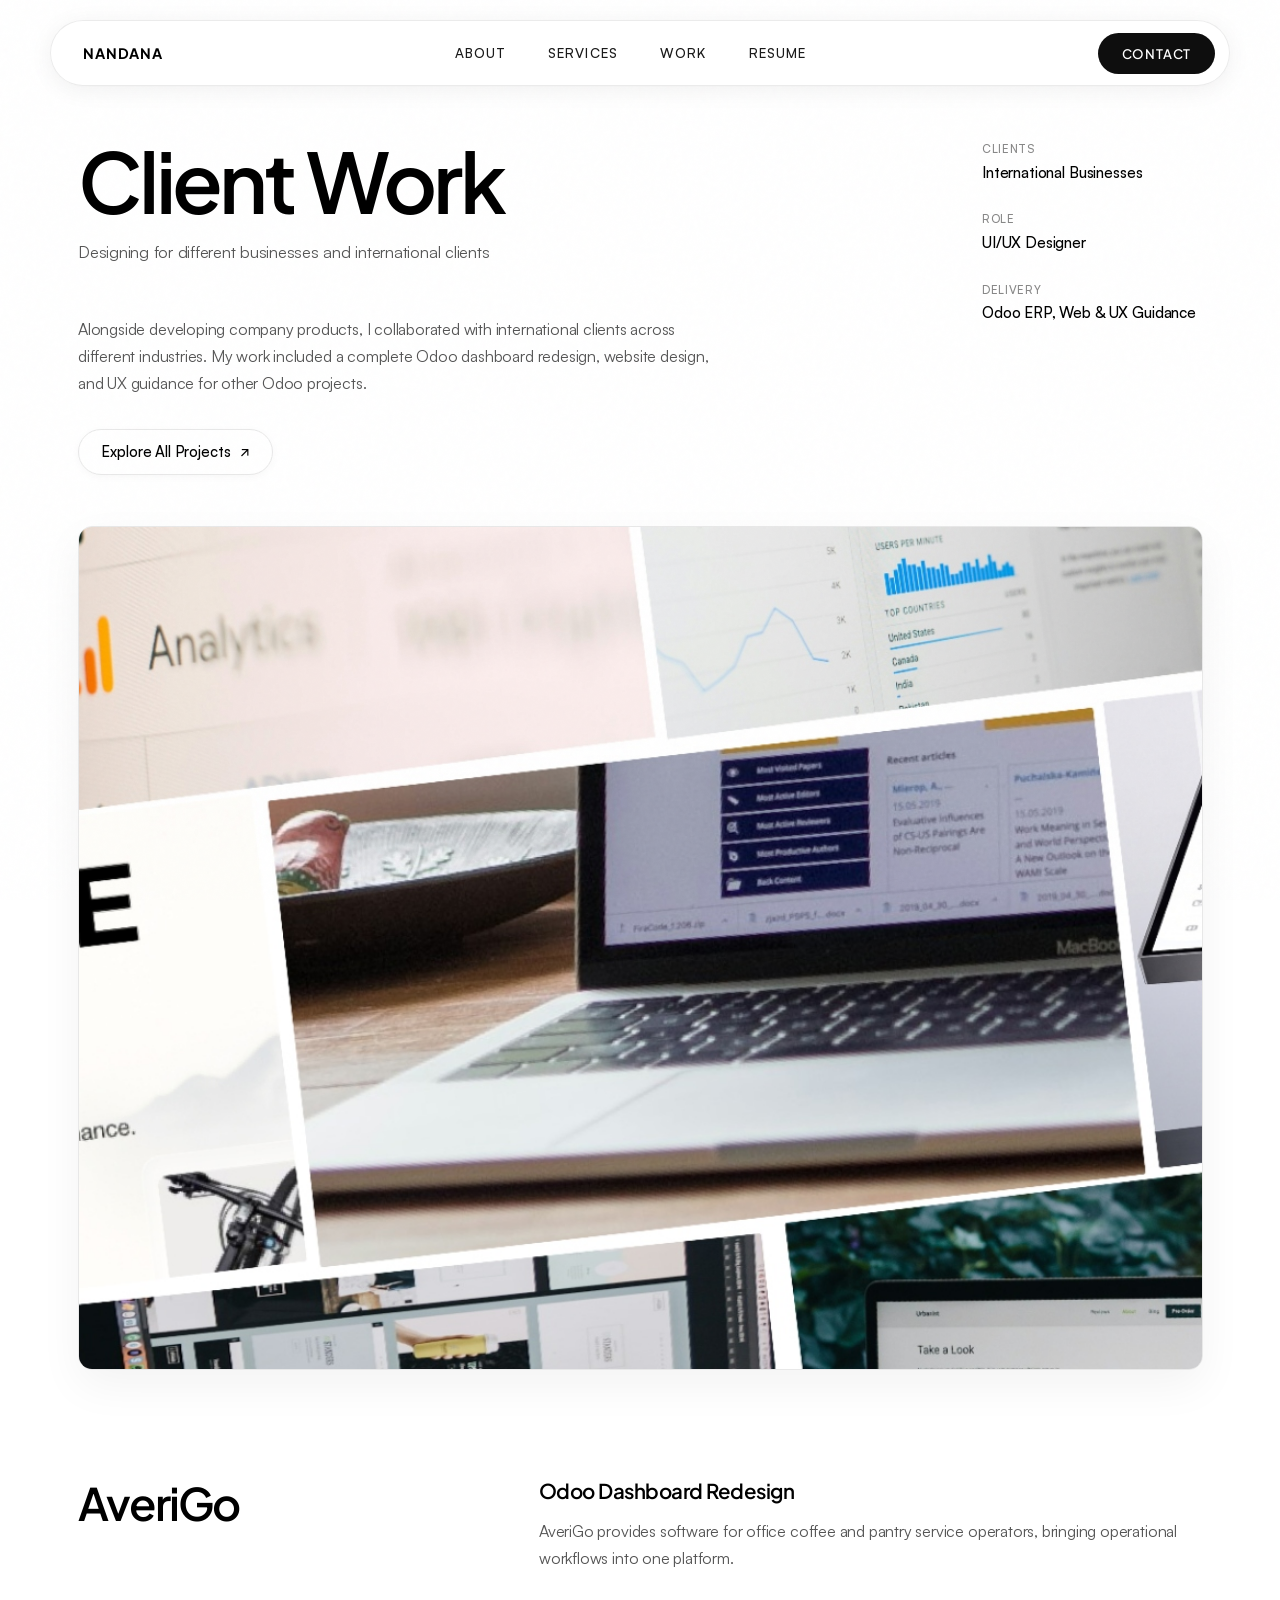
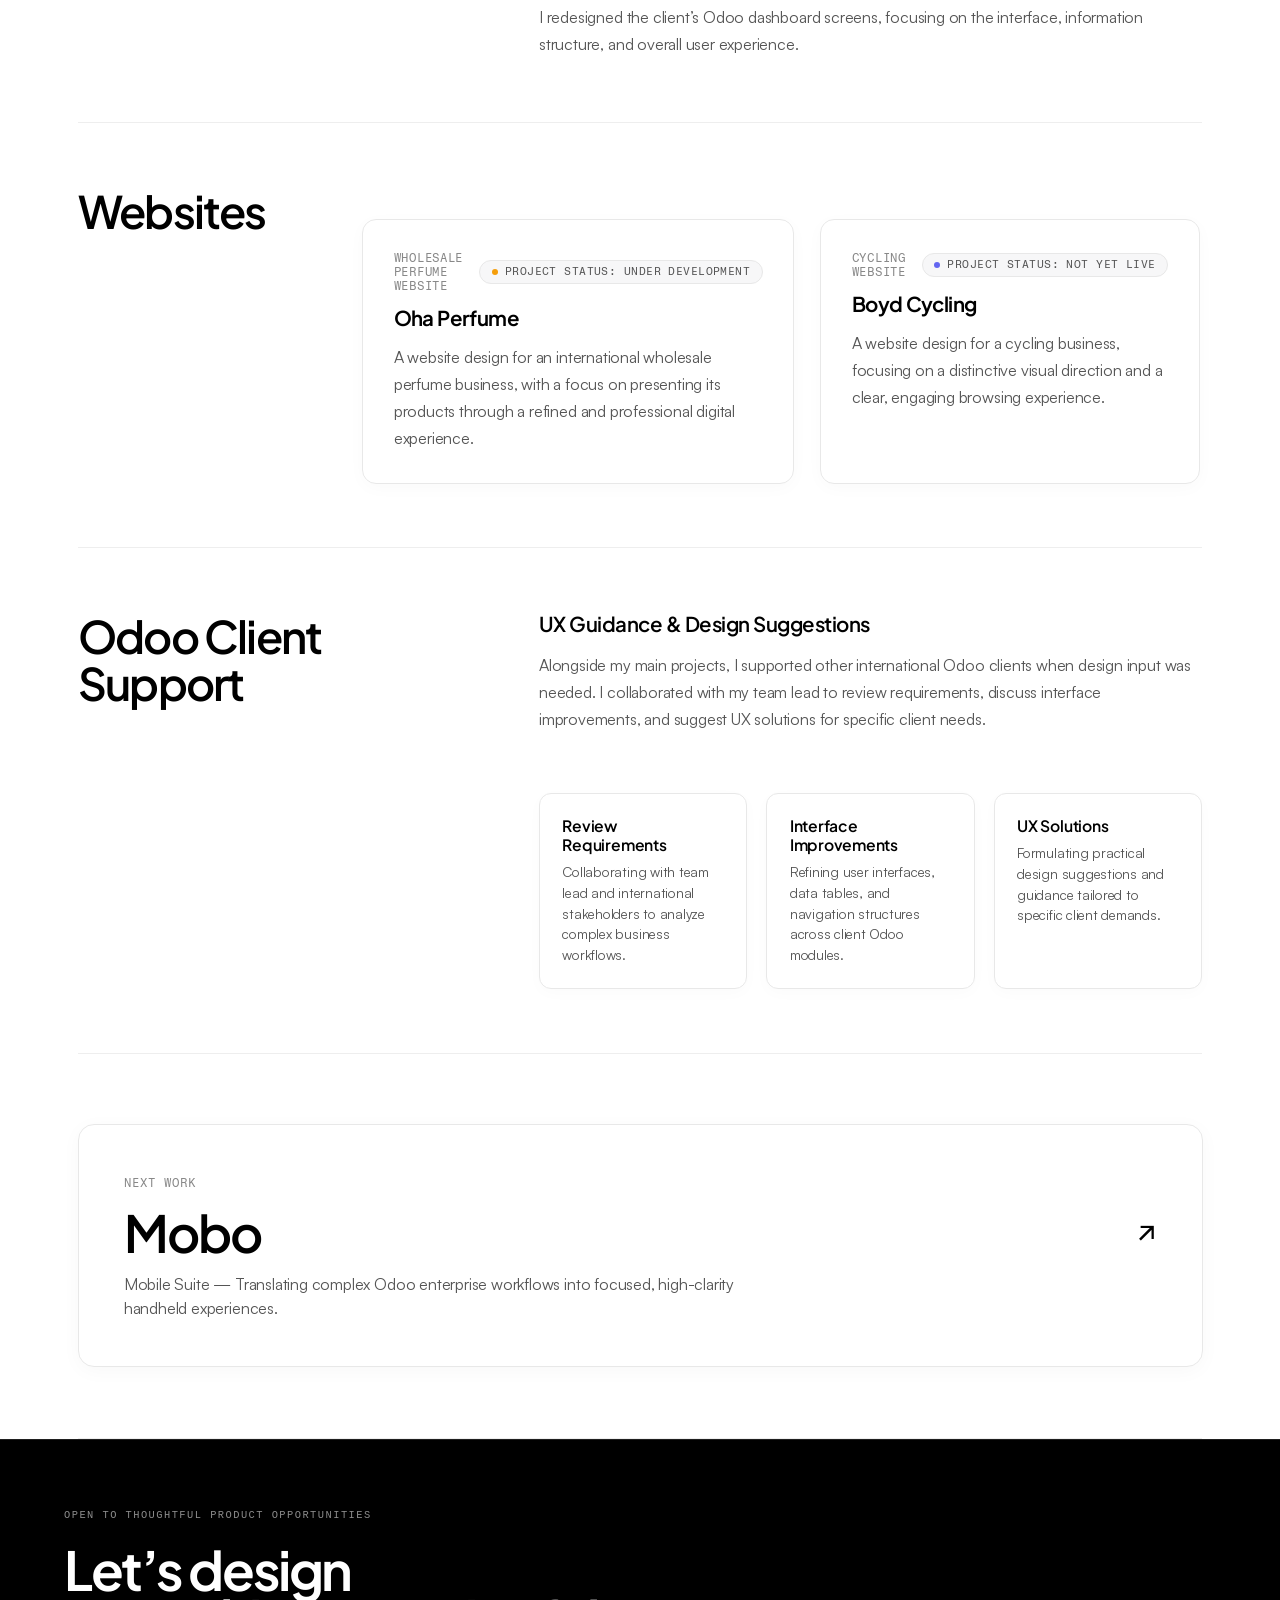
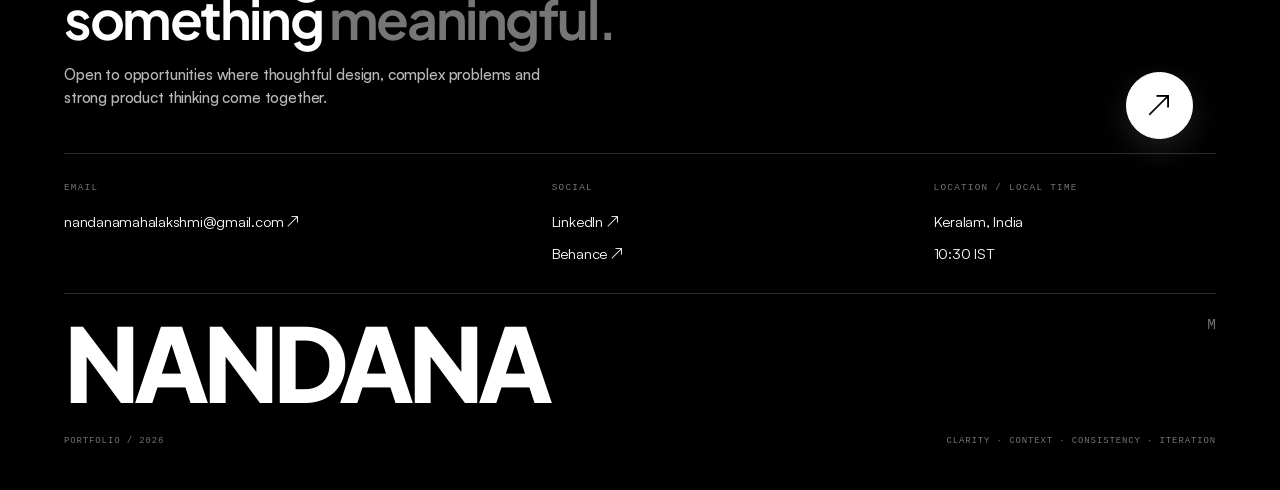
==== commit f960d82b: "Add files via upload" ====
--- a/client-work.html
+++ b/client-work.html
@@ -8,8 +8,10 @@
   <title>Client Work — Nandana M</title>
   <link rel="preconnect" href="https://fonts.googleapis.com">
   <link rel="preconnect" href="https://fonts.gstatic.com" crossorigin>
-  <link href="https://fonts.googleapis.com/css2?family=Fragment+Mono&amp;family=Inter:ital,opsz,wght@0,14..32,300..800;1,14..32,300..800&amp;display=swap" rel="stylesheet">
-  <link rel="stylesheet" href="styles.css?v=3.2">
+  <link rel="preconnect" href="https://api.fontshare.com">
+  <link href="https://api.fontshare.com/v2/css?f[]=satoshi@900,800,700,600,500,400,300,401,501,701,901&display=swap" rel="stylesheet">
+  <link href="https://fonts.googleapis.com/css2?family=Fragment+Mono&amp;family=Plus+Jakarta+Sans:ital,wght@0,300..800;1,300..800&amp;display=swap" rel="stylesheet">
+  <link rel="stylesheet" href="styles.css?v=4.8">
   <script src="assets/lenis.min.js" defer></script>
   <script src="script.js" defer></script>
 </head>
@@ -17,19 +19,19 @@
   <div class="noise" aria-hidden="true"></div>
   <div class="cursor" aria-hidden="true"><span class="cursor-text">View</span></div>
 
-  <!-- STICKY SITE HEADER -->
-  <header class="site-header">
+  <!-- STICKY SITE HEADER (Always visible on case study pages) -->
+  <header class="site-header always-visible">
     <div class="site-brand-group">
-      <a class="site-brand" href="index.html#home" aria-label="Nandana M — home">NANDANA M.</a>
+      <a class="site-brand" href="index.html#home" aria-label="Nandana — home">NANDANA</a>
     </div>
     <nav aria-label="Primary navigation">
+      <a href="index.html#about" class="nav-link"><span>About</span></a>
+      <a href="index.html#services" class="nav-link"><span>Services</span></a>
       <a href="index.html#work" class="nav-link active"><span>Work</span></a>
-      <a href="index.html#services" class="nav-link"><span>Services</span></a>
-      <a href="index.html#about" class="nav-link"><span>About</span></a>
       <a href="index.html#experience" class="nav-link"><span>Resume</span></a>
     </nav>
     <div class="header-actions">
-      <a class="header-contact" href="index.html#contact">Let’s talk <span>↗</span></a>
+      <a class="header-contact" href="index.html#contact">Contact</a>
       <button class="menu-toggle" type="button" aria-label="Open menu" aria-expanded="false"><i></i><i></i></button>
     </div>
   </header>
@@ -53,7 +55,8 @@
       <div class="velora-hero-top-grid">
         <div class="velora-hero-intro-col">
           <h1 class="velora-case-title reveal">Client Work</h1>
-          <p class="velora-case-lede reveal">Direct client delivery for global businesses across diverse operations, customer contexts, international requirements, and specialized eCommerce platforms.</p>
+          <p class="velora-case-lede reveal">Designing for different businesses and international clients</p>
+          <p class="velora-paragraph reveal" style="margin-top: 1.2rem; max-width: 640px;">Alongside developing company products, I collaborated with international clients across different industries. My work included a complete Odoo dashboard redesign, website design, and UX guidance for other Odoo projects.</p>
           
           <div class="velora-case-actions reveal">
             <a href="index.html#work" class="velora-live-btn">
@@ -65,102 +68,90 @@
 
         <div class="velora-hero-meta-col reveal">
           <div class="velora-hero-meta-item">
-            <span class="meta-label">CLIENT</span>
-            <span class="meta-value">Global Enterprises</span>
+            <span class="meta-label">CLIENTS</span>
+            <span class="meta-value">International Businesses</span>
           </div>
           <div class="velora-hero-meta-item">
             <span class="meta-label">ROLE</span>
-            <span class="meta-value">Lead UI/UX Designer</span>
+            <span class="meta-value">UI/UX Designer</span>
           </div>
           <div class="velora-hero-meta-item">
-            <span class="meta-label">SERVICE</span>
-            <span class="meta-value">SaaS &amp; ERP Design</span>
+            <span class="meta-label">DELIVERY</span>
+            <span class="meta-value">Odoo ERP, Web &amp; UX Guidance</span>
           </div>
         </div>
       </div>
 
       <div class="velora-hero-image-wrap reveal">
-        <img src="assets/client-work-snippet-new.jpg" alt="Client Work Platforms and Telemetry Showcase" width="1600" height="1192">
+        <img src="assets/client-work-snippet-new.jpg" alt="Client Work — Designing for International Businesses" width="1600" height="1192">
       </div>
     </section>
 
-    <!-- SECTION 1: BACKGROUND -->
+    <!-- SECTION 1: AVERIGO -->
     <section class="velora-case-section">
       <div class="velora-section-left">
-        <h2 class="velora-section-heading reveal">Background</h2>
+        <h2 class="velora-section-heading reveal">AveriGo</h2>
       </div>
       <div class="velora-section-right">
-        <h3 class="velora-subheading reveal">Solving real-world operational challenges</h3>
-        <p class="velora-paragraph reveal">Working directly with international stakeholders across Ireland, Europe, and North America required translating nuanced operational requirements into high-performing digital interfaces under strict production deadlines.</p>
-        
-        <h3 class="velora-subheading reveal">Multi-channel delivery across scales</h3>
-        <p class="velora-paragraph reveal">Engagements included redesigning high-volume B2B salon storefronts with faceted catalog searches, fleet logistics trackers with live driver dispatching, and multi-currency billing engines.</p>
-
-        <!-- 2-COL MEDIA GALLERY -->
-        <div class="velora-media-gallery velora-gallery-2col reveal">
-          <div class="velora-media-card">
-            <img src="assets/averigo-snippet.jpg" alt="Averigo Field Service and Route Tracking" loading="lazy" width="800" height="600">
-          </div>
-          <div class="velora-media-card">
-            <img src="assets/client-work-mockup.jpg" alt="Clippers Ireland Salon Storefront and Operations" loading="lazy" width="800" height="600">
-          </div>
-        </div>
+        <h3 class="velora-subheading reveal">Odoo Dashboard Redesign</h3>
+        <p class="velora-paragraph reveal">AveriGo provides software for office coffee and pantry service operators, bringing operational workflows into one platform.</p>
+        <p class="velora-paragraph reveal">I redesigned the client’s Odoo dashboard screens, focusing on the interface, information structure, and overall user experience.</p>
       </div>
     </section>
 
-    <!-- SECTION 2: WORK HIGHLIGHT -->
+    <!-- SECTION 2: WEBSITES -->
     <section class="velora-case-section">
       <div class="velora-section-left">
-        <h2 class="velora-section-heading reveal">Work Highlight</h2>
+        <h2 class="velora-section-heading reveal">Websites</h2>
       </div>
       <div class="velora-section-right">
-        <h3 class="velora-subheading reveal">Measurable impact across international teams</h3>
-        <p class="velora-paragraph reveal">Delivered localized checkout funnels, modular component libraries, and ergonomic mobile interfaces that boosted checkout conversions by 38% and reduced operational error rates across client teams.</p>
-        <p class="velora-paragraph reveal">Each engagement reinforced the importance of cross-discipline alignment between overseas managers, engineering teams, and end users to deliver lasting business value.</p>
+        <!-- PROJECTS GRID -->
+        <div class="velora-client-projects-grid reveal">
+          <!-- Oha Perfume -->
+          <div class="velora-client-card">
+            <div class="velora-client-card-top">
+              <span class="velora-client-tag">Wholesale Perfume Website</span>
+              <span class="velora-status-pill">Project Status: Under Development</span>
+            </div>
+            <h3 class="velora-client-title">Oha Perfume</h3>
+            <p class="velora-paragraph" style="margin: 0;">A website design for an international wholesale perfume business, with a focus on presenting its products through a refined and professional digital experience.</p>
+          </div>
 
-        <!-- FULL-WIDTH SHOWCASE MEDIA -->
-        <div class="velora-media-full reveal">
-          <img src="assets/client-work-mockup.jpg" alt="Client Delivery Multi-Platform Ecosystem Showcase" loading="lazy" width="1600" height="1000">
+          <!-- Boyd Cycling -->
+          <div class="velora-client-card">
+            <div class="velora-client-card-top">
+              <span class="velora-client-tag">Cycling Website</span>
+              <span class="velora-status-pill status-pending">Project Status: Not Yet Live</span>
+            </div>
+            <h3 class="velora-client-title">Boyd Cycling</h3>
+            <p class="velora-paragraph" style="margin: 0;">A website design for a cycling business, focusing on a distinctive visual direction and a clear, engaging browsing experience.</p>
+          </div>
         </div>
+
       </div>
     </section>
 
-    <!-- SECTION 3: FACED CHALLENGES -->
+    <!-- SECTION 3: ODOO CLIENT SUPPORT -->
     <section class="velora-case-section">
       <div class="velora-section-left">
-        <h2 class="velora-section-heading reveal">Faced Challenges</h2>
+        <h2 class="velora-section-heading reveal">Odoo Client Support</h2>
       </div>
       <div class="velora-section-right">
-        <h3 class="velora-subheading reveal">Designing for distributed teams and cross-border commercial realities</h3>
-        <p class="velora-paragraph reveal">Managing diverse external client engagements required navigating compressed release cycles, ambiguous briefs, and multi-jurisdictional customer expectations.</p>
+        <h3 class="velora-subheading reveal">UX Guidance &amp; Design Suggestions</h3>
+        <p class="velora-paragraph reveal">Alongside my main projects, I supported other international Odoo clients when design input was needed. I collaborated with my team lead to review requirements, discuss interface improvements, and suggest UX solutions for specific client needs.</p>
 
-        <div class="velora-challenges-list reveal">
-          <!-- Challenge 01 -->
-          <div class="velora-challenge-card">
-            <span class="velora-challenge-num">01 - Requirement Discovery</span>
-            <h4 class="velora-challenge-title">Translating Operational Jargon into Validated UX</h4>
-            <p class="velora-challenge-desc">Stakeholders often articulate requirements through operational pain points rather than user workflows. I distilled ambiguous business requests into clickable wireframes and user journey maps, aligning executive teams early.</p>
+        <div class="velora-support-pillars reveal">
+          <div class="velora-support-pillar-card">
+            <h4>Review Requirements</h4>
+            <p>Collaborating with team lead and international stakeholders to analyze complex business workflows.</p>
           </div>
-
-          <!-- Challenge 02 -->
-          <div class="velora-challenge-card">
-            <span class="velora-challenge-num">02 - Internationalization</span>
-            <h4 class="velora-challenge-title">Multi-Currency &amp; Localized Tax Complexity</h4>
-            <p class="velora-challenge-desc">Serving European and North American buyers required dynamic checkout architectures supporting regional VAT calculations, localized address formats, and real-time currency conversions that stay legible on mobile screens.</p>
+          <div class="velora-support-pillar-card">
+            <h4>Interface Improvements</h4>
+            <p>Refining user interfaces, data tables, and navigation structures across client Odoo modules.</p>
           </div>
-
-          <!-- Challenge 03 -->
-          <div class="velora-challenge-card">
-            <span class="velora-challenge-num">03 - Catalog Scalability</span>
-            <h4 class="velora-challenge-title">High-Volume Wholesale Ordering Friction</h4>
-            <p class="velora-challenge-desc">Professional salon and distributor buyers frequently purchase hundreds of product variations. We designed high-efficiency faceted filters, bulk quantity steppers, and tiered wholesale pricing badges that accelerated repetitive ordering cycles.</p>
-          </div>
-
-          <!-- Challenge 04 -->
-          <div class="velora-challenge-card">
-            <span class="velora-challenge-num">04 - Remote Handoffs</span>
-            <h4 class="velora-challenge-title">Asynchronous Cross-Timezone Alignment</h4>
-            <p class="velora-challenge-desc">Coordinating with overseas project leaders and distributed developer teams demanded comprehensive Figma component documentation, annotated edge states, and asynchronous walkthroughs to guarantee zero implementation drift.</p>
+          <div class="velora-support-pillar-card">
+            <h4>UX Solutions</h4>
+            <p>Formulating practical design suggestions and guidance tailored to specific client demands.</p>
           </div>
         </div>
       </div>
--- a/styles.css
+++ b/styles.css
@@ -1,62 +1,67 @@
-@import url('https://api.fontshare.com/v2/css?f[]=satoshi@900,700,500,400,300,401,501,701,901&display=swap');
+@import url('https://api.fontshare.com/v2/css?f[]=satoshi@900,800,700,600,500,400,300,401,501,701,901&display=swap');
+@import url('https://fonts.googleapis.com/css2?family=Plus+Jakarta+Sans:ital,wght@0,300..800;1,300..800&family=Fragment+Mono&display=swap');
 
 @font-face {
-  font-family: "GT Standard";
-  src: url("assets/fonts/GT-Standard-L-Standard-Regular.woff2") format("woff2");
-  font-weight: 100 900;
-  font-style: normal;
-  font-display: swap;
-}
-
-@font-face {
-  font-family: "Permanent Marker";
-  src: url("assets/fonts/PermanentMarker-Regular.ttf") format("truetype");
+  font-family: "Satoshi";
+  src: url("assets/fonts/Satoshi-Regular.woff2") format("woff2");
   font-weight: 400;
   font-style: normal;
   font-display: swap;
 }
-
 @font-face {
-  font-family: "Modern Muse Wavy";
-  src: url("assets/fonts/ModernMuseWavy.woff2") format("woff2"),
-       url("assets/fonts/ModernMuseWavy.ttf") format("truetype");
-  font-weight: 400 700;
+  font-family: "Satoshi";
+  src: url("assets/fonts/Satoshi-Medium.woff2") format("woff2");
+  font-weight: 500;
   font-style: normal;
   font-display: swap;
 }
+@font-face {
+  font-family: "Satoshi";
+  src: url("assets/fonts/Satoshi-Bold.woff2") format("woff2");
+  font-weight: 700;
+  font-style: normal;
+  font-display: swap;
+}
+@font-face {
+  font-family: "Satoshi";
+  src: url("assets/fonts/Satoshi-Italic.woff2") format("woff2");
+  font-weight: 400;
+  font-style: italic;
+  font-display: swap;
+}
 
 :root {
-  /* Velora Template Typography */
-  --font-primary: "Inter", -apple-system, BlinkMacSystemFont, "Segoe UI", Roboto, sans-serif;
-  --font-display: "Inter", -apple-system, BlinkMacSystemFont, "Segoe UI", Roboto, sans-serif;
+  /* Yuya & Exvia Minimalist Black & White Typography */
+  --font-primary: "Satoshi", "Plus Jakarta Sans", -apple-system, BlinkMacSystemFont, "Segoe UI", Roboto, sans-serif;
+  --font-display: "Satoshi", "Plus Jakarta Sans", -apple-system, BlinkMacSystemFont, "Segoe UI", Roboto, sans-serif;
   --font-mono: "Fragment Mono", "DM Mono", monospace;
 
-  /* Velora Color Tokens (from https://velora-template.framer.website/modio) */
-  --velora-bg: #fafafa;
+  /* Pure Black & White Minimal Palette */
+  --velora-bg: #ffffff;
   --velora-card: #ffffff;
-  --velora-quiet: #f4f4f4;
+  --velora-quiet: #f7f7f8;
   --velora-text-main: #000000;
-  --velora-text-near-black: #212121;
-  --velora-text-secondary: #6d6d6d;
-  --velora-text-muted: #999999;
-  --velora-text-tertiary: #aeaeae;
-  --velora-border: #e6e6e6;
+  --velora-text-near-black: #111111;
+  --velora-text-secondary: #555555;
+  --velora-text-muted: #888888;
+  --velora-text-tertiary: #b0b0b0;
+  --velora-border: #e8e8e8;
   --velora-divider: #eeeeee;
-  --signature-blue: #c91d1d;
-  --velora-accent-sand: #c91d1d;
-  --hero-accent-red: #c91d1d;
-  --velora-accent-warm: #e3caa6;
-  --velora-overlay: rgba(0, 0, 0, 0.55);
-
-  /* Theme tokens mapped to Velora palette */
-  --paper: #fafafa;
+  --signature-blue: #000000;
+  --velora-accent-sand: #000000;
+  --hero-accent-red: #000000;
+  --velora-accent-warm: #f4f4f4;
+  --velora-overlay: rgba(0, 0, 0, 0.6);
+
+  /* Theme tokens mapped to clean editorial palette */
+  --paper: #ffffff;
   --white: #ffffff;
   --ink: #000000;
-  --muted: #6d6d6d;
-  --line: #eeeeee;
-  --red: #212121;
+  --muted: #555555;
+  --line: #e8e8e8;
+  --red: #000000;
   --red-dark: #000000;
-  --page: clamp(1.15rem, 4.2vw, 5rem);
+  --page: clamp(1.5rem, 5vw, 5.5rem);
   --ease: cubic-bezier(.22, 1, .36, 1);
 }
 
@@ -65,17 +70,47 @@
 html {
   scroll-behavior: smooth;
   background: var(--velora-bg);
+  overflow-x: clip;
+  width: 100%;
 }
 
 body {
   margin: 0;
   overflow-x: clip;
+  width: 100%;
   color: var(--velora-text-main);
   background: var(--velora-bg);
   font-family: var(--font-primary);
   font-synthesis: none;
   -webkit-font-smoothing: antialiased;
   letter-spacing: -0.015em;
+}
+
+/* Enforce Landing Session Font Across All Pages */
+h1, h2, h3, h4, h5, h6,
+p, a, button, input, textarea,
+.velora-case-title,
+.velora-section-heading,
+.velora-subheading,
+.velora-paragraph,
+.velora-client-title,
+.service-title,
+.service-desc,
+.stat,
+.stat strong,
+.stat-chips span,
+.experience-row h3,
+.manifesto h2,
+.manifesto-bottom > p,
+.about-heading h2,
+.about-lede,
+.about-content p,
+.minimal-hero-title,
+.minimal-bio-text,
+.minimal-brand,
+.site-brand,
+.nav-link {
+  font-family: var(--font-primary);
 }
 
 body.menu-open { overflow: hidden; }
@@ -131,26 +166,30 @@
   z-index: 1000;
   top: 1.25rem;
   left: 50%;
-  transform: translateX(-50%);
+  transform: translateX(-50%) translateY(-130%);
   width: min(calc(100% - 2.5rem), 1180px);
   height: 4.15rem;
   display: flex;
   justify-content: space-between;
   align-items: center;
-  padding: 0 0.65rem 0 2.2rem;
-  background: rgba(255, 255, 255, 0.94);
+  padding: 0 0.85rem 0 2rem;
+  background: rgba(255, 255, 255, 0.96);
   backdrop-filter: blur(16px);
   -webkit-backdrop-filter: blur(16px);
   border-radius: 9999px;
-  box-shadow: 0 4px 20px rgba(0, 0, 0, 0.05), 0 1px 3px rgba(0, 0, 0, 0.02);
-  border: 1px solid rgba(0, 0, 0, 0.07);
-  transition: box-shadow 0.3s var(--ease), background 0.3s var(--ease), border-color 0.3s var(--ease);
-}
-
-.site-header.scrolled {
-  background: rgba(255, 255, 255, 0.97);
-  box-shadow: 0 10px 30px rgba(0, 0, 0, 0.08), 0 2px 6px rgba(0, 0, 0, 0.03);
-  border-color: rgba(0, 0, 0, 0.1);
+  box-shadow: 0 4px 24px rgba(0, 0, 0, 0.06), 0 1px 3px rgba(0, 0, 0, 0.02);
+  border: 1px solid rgba(0, 0, 0, 0.08);
+  opacity: 0;
+  visibility: hidden;
+  transition: transform 0.35s var(--ease), opacity 0.35s var(--ease), visibility 0.35s;
+}
+
+.site-header.scrolled,
+.site-header.always-visible,
+body:has(.velora-case-page) .site-header {
+  transform: translateX(-50%) translateY(0);
+  opacity: 1;
+  visibility: visible;
 }
 
 .site-header::after {
@@ -167,20 +206,20 @@
   font-family: var(--font-primary);
   font-size: clamp(0.9rem, 1.1vw, 1.02rem);
   font-weight: 700;
-  letter-spacing: 0.03em;
+  letter-spacing: 0.06em;
   text-transform: uppercase;
   color: var(--ink);
   white-space: nowrap;
   text-decoration: none;
   display: inline-flex;
   align-items: center;
-  transition: opacity 0.25s var(--ease), transform 0.25s var(--ease);
+  transition: opacity 0.25s var(--ease), transform 0.25s var(--ease), color 0.3s var(--ease);
   line-height: 1;
 }
 
 .site-brand:hover,
 .monogram:hover {
-  opacity: 0.65;
+  opacity: 0.75;
   transform: translateY(-1px);
 }
 
@@ -193,8 +232,10 @@
   align-items: center;
   gap: clamp(1.6rem, 2.8vw, 2.7rem);
   font-family: var(--font-primary);
-  font-size: 0.95rem;
+  font-size: 0.84rem;
   font-weight: 500;
+  text-transform: uppercase;
+  letter-spacing: 0.08em;
 }
 
 .site-header nav a,
@@ -205,7 +246,7 @@
   display: inline-flex;
   align-items: baseline;
   text-decoration: none;
-  letter-spacing: -0.01em;
+  letter-spacing: 0.08em;
   transition: color 0.2s var(--ease), opacity 0.2s var(--ease);
 }
 
@@ -245,12 +286,13 @@
   background: #0e0e0e;
   color: #ffffff;
   font-family: var(--font-primary);
-  font-size: 0.88rem;
+  font-size: 0.82rem;
   font-weight: 550;
-  letter-spacing: -0.01em;
+  letter-spacing: 0.06em;
+  text-transform: uppercase;
   text-decoration: none;
-  border: none;
-  transition: background 0.25s var(--ease), transform 0.2s var(--ease), opacity 0.25s var(--ease);
+  border: 1px solid transparent;
+  transition: background 0.25s var(--ease), transform 0.2s var(--ease), opacity 0.25s var(--ease), border-color 0.25s var(--ease), color 0.25s var(--ease);
 }
 
 .header-contact span {
@@ -293,528 +335,600 @@
 .menu-toggle.is-open i:first-child { top: 1.25rem; transform: rotate(45deg); }
 .menu-toggle.is-open i:last-child { top: 1.25rem; transform: rotate(-45deg); }
 
+/* ==========================================================================
+   MINIMAL FULL-SCREEN MENU OVERLAY (6-Dot Triggered)
+   ========================================================================== */
 .mobile-menu {
   position: fixed;
   inset: 0;
-  z-index: 99;
+  z-index: 9999;
   visibility: hidden;
   display: flex;
   flex-direction: column;
   justify-content: space-between;
-  padding: 8rem 1.4rem 2rem;
-  color: var(--ink);
+  padding: clamp(2rem, 4vw, 3.8rem) clamp(2rem, 5.2vw, 5rem);
+  color: #000000;
   background: #ffffff;
-  border-bottom: 1px solid var(--line);
   opacity: 0;
-  transform: translateY(-2rem);
-  transition: .45s var(--ease);
-}
-
-.mobile-menu.is-open { visibility: visible; opacity: 1; transform: none; }
-.mobile-menu nav { display: grid; }
-.mobile-menu nav a { display: flex; gap: 1.5rem; align-items: baseline; padding: .55rem 0; border-bottom: 1px solid rgba(255,255,255,.35); font-size: clamp(2.7rem, 15vw, 5rem); line-height: 1; letter-spacing: -.07em; }
-.mobile-menu small { width: 2rem; font: 400 .6rem/1 "DM Mono", monospace; letter-spacing: .1em; }
-.mobile-menu > p { margin: 0; font: 400 .65rem/1.4 "DM Mono", monospace; letter-spacing: .1em; text-transform: uppercase; }
-
-.hero {
-  min-height: auto;
+  transform: translateY(-1.5rem);
+  transition: opacity 0.35s cubic-bezier(0.16, 1, 0.3, 1), transform 0.35s cubic-bezier(0.16, 1, 0.3, 1), visibility 0.35s;
+}
+
+.mobile-menu.is-open {
+  visibility: visible;
+  opacity: 1;
+  transform: translateY(0);
+}
+
+.mobile-menu-header {
+  display: flex;
+  justify-content: space-between;
+  align-items: center;
+  width: 100%;
+}
+
+.mobile-menu-close {
+  background: transparent;
+  border: none;
+  cursor: pointer;
+  font-size: 2rem;
+  font-weight: 300;
+  color: #000000;
+  padding: 0.4rem;
+  line-height: 1;
+  transition: transform 0.25s var(--ease), opacity 0.2s ease;
+}
+
+.mobile-menu-close:hover {
+  transform: scale(1.15) rotate(90deg);
+  opacity: 0.65;
+}
+
+.mobile-menu nav {
+  display: flex;
+  flex-direction: column;
+  gap: 0.4rem;
+  margin: auto 0;
+}
+
+.mobile-menu nav a {
+  display: flex;
+  gap: 1.5rem;
+  align-items: baseline;
+  padding: 0.5rem 0;
+  font-family: var(--font-primary);
+  font-size: clamp(2.4rem, 6.8vw, 4.8rem);
+  font-weight: 750;
+  line-height: 1;
+  letter-spacing: -0.035em;
+  color: #000000;
+  text-decoration: none;
+  border-bottom: 1px solid rgba(0, 0, 0, 0.08);
+  transition: color 0.2s ease, transform 0.2s ease;
+}
+
+.mobile-menu nav a:hover {
+  color: #555555;
+  transform: translateX(10px);
+}
+
+.mobile-menu small {
+  font-family: var(--font-mono);
+  font-size: 0.82rem;
+  font-weight: 500;
+  letter-spacing: 0.08em;
+  color: #888888;
+  width: 2.2rem;
+}
+
+.mobile-menu-footer {
+  display: flex;
+  justify-content: space-between;
+  align-items: center;
+  width: 100%;
+  border-top: 1px solid rgba(0, 0, 0, 0.08);
+  padding-top: 1.2rem;
+  font-family: var(--font-primary);
+  font-size: 0.88rem;
+  color: #666666;
+}
+
+.mobile-menu-footer a {
+  color: #000000;
+  font-weight: 600;
+  text-decoration: none;
+}
+
+/* ==========================================================================
+   EDITORIAL WATERMARK HERO (MINIMAL OFF-WHITE + HALFTONE SHADOW + BOLD GROTESQUE)
+   ========================================================================== */
+.hero,
+.hero-minimal,
+.hero-neobrutal,
+.hero-editorial {
+  width: 100%;
+  min-height: 100vh;
+  min-height: 100dvh;
+  height: 100vh;
+  height: 100dvh;
   position: relative;
   overflow: hidden;
-  isolation: isolate;
-  display: flex;
+  background-color: #e2e2e2;
+  background-image: url('assets/hero-shadow-bg.jpg');
+  background-position: center center;
+  background-size: cover;
+  background-repeat: no-repeat;
+  color: #000000;
+  display: flex;
+  flex-direction: column;
+  justify-content: space-between;
+  padding: clamp(1rem, 2vh, 1.6rem) clamp(1.4rem, 4.5vw, 4.8rem) clamp(1.8rem, 3.5vh, 3.2rem) clamp(1.4rem, 4.5vw, 4.8rem);
+  box-sizing: border-box;
+}
+
+/* 1. Top Bar: Brand, Navigation, CTA */
+.editorial-topbar {
+  width: 100%;
+  display: flex;
+  justify-content: space-between;
+  align-items: center;
+  position: relative;
+  z-index: 20;
+  padding-bottom: clamp(0.7rem, 1.4vh, 1rem);
+}
+
+.editorial-brand-wrap {
+  display: inline-flex;
+  align-items: center;
+}
+
+.editorial-brand {
+  font-family: var(--font-mono);
+  font-size: clamp(0.86rem, 1vw, 0.96rem);
+  font-weight: 600;
+  letter-spacing: 0.08em;
+  text-transform: uppercase;
+  color: #000000;
+  text-decoration: none;
+  line-height: 1;
+  transition: opacity 0.2s ease;
+}
+
+.editorial-brand:hover {
+  opacity: 0.65;
+}
+
+.editorial-nav {
+  display: flex;
+  align-items: center;
+  gap: clamp(1.4rem, 2.8vw, 3.2rem);
+  margin-left: auto;
+  margin-right: clamp(1.2rem, 2.5vw, 2.8rem);
+}
+
+.editorial-nav-link {
+  font-family: var(--font-mono);
+  font-size: clamp(0.75rem, 0.85vw, 0.82rem);
+  font-weight: 500;
+  letter-spacing: 0.06em;
+  text-transform: uppercase;
+  color: #444444;
+  text-decoration: none;
+  transition: color 0.2s ease, opacity 0.2s ease;
+}
+
+.editorial-nav-link:hover {
+  color: #000000;
+}
+
+.editorial-top-actions {
+  display: inline-flex;
+  align-items: center;
+  gap: 0.75rem;
+}
+
+.editorial-start-btn {
+  display: inline-flex;
+  align-items: center;
+  gap: 0.45rem;
+  background: #000000;
+  color: #ffffff;
+  border-radius: 9999px;
+  padding: 0.46rem 1rem;
+  font-family: var(--font-mono);
+  font-size: clamp(0.74rem, 0.8vw, 0.8rem);
+  font-weight: 600;
+  letter-spacing: 0.04em;
+  text-transform: uppercase;
+  text-decoration: none;
+  transition: transform 0.15s ease, background 0.15s ease;
+}
+
+.editorial-start-btn:hover {
+  background: #222222;
+  transform: translateY(-1px);
+}
+
+.editorial-arrow-icon {
+  flex-shrink: 0;
+  transition: transform 0.2s ease;
+}
+
+.editorial-start-btn:hover .editorial-arrow-icon {
+  transform: translate(2px, -2px);
+}
+
+.editorial-menu-toggle {
+  display: none;
+  width: 40px;
+  height: 40px;
+  border: 1px solid #000000;
+  border-radius: 9999px;
+  background: transparent;
+  flex-direction: column;
   align-items: center;
   justify-content: center;
-  padding: clamp(7.5rem, 10vw, 10.5rem) var(--page) clamp(4rem, 6vw, 6.5rem);
-  background: var(--velora-bg);
-}
-
-.hero .reveal {
-  opacity: 1;
-  transform: none;
-}
-
-.hero-grid {
-  display: grid;
-  grid-template-columns: 1.15fr 0.85fr;
-  align-items: center;
-  gap: clamp(2rem, 3.8vw, 4.2rem);
+  gap: 5px;
+  cursor: pointer;
+}
+
+.editorial-menu-toggle i {
+  display: block;
+  width: 18px;
+  height: 2px;
+  background: #000000;
+  border-radius: 1px;
+}
+
+/* 2. Main Stage Container */
+.editorial-hero-body {
   width: 100%;
+  display: flex;
+  flex-direction: column;
+  justify-content: space-between;
+  flex: 1;
   position: relative;
-  z-index: 2;
-}
-
-.hero-content-col {
+  z-index: 10;
+}
+
+/* 3. Giant Editorial Headline */
+.editorial-headline-wrap {
+  width: 100%;
+  margin: auto 0;
+  padding: clamp(1rem, 2.5vh, 2.5rem) 0;
+  display: flex;
+  justify-content: flex-start;
+  align-items: flex-start;
+}
+
+.editorial-hero-title {
+  margin: 0;
+  margin-left: -0.19em;
+  padding: 0;
+  font-family: var(--font-primary);
+  font-weight: 800;
+  color: #000000;
+  letter-spacing: -0.045em;
+  line-height: 0.88;
   display: flex;
   flex-direction: column;
   align-items: flex-start;
   text-align: left;
 }
 
-/* Bracket & Kicker */
-.hero-kicker-bracket {
+.editorial-title-line {
+  display: block;
+  font-size: clamp(3.8rem, 8.6vw, 8.4rem);
+  letter-spacing: -0.045em;
+  line-height: 0.92;
+  text-transform: uppercase;
+  color: #000000;
+  text-align: left;
+}
+
+.editorial-title-name {
+  display: block;
+  font-size: clamp(3.8rem, 8.8vw, 8.6rem);
+  letter-spacing: -0.045em;
+  line-height: 0.92;
+  text-transform: uppercase;
+  text-align: center;
+}
+
+.editorial-title-role-row {
+  display: flex;
+  align-items: center;
+  justify-content: flex-start;
+  flex-wrap: nowrap;
+  gap: clamp(1.2rem, 2.5vw, 2.8rem);
+}
+
+.editorial-title-role {
+  display: inline-block;
+  font-size: clamp(3.6rem, 8.2vw, 8.0rem);
+  letter-spacing: -0.04em;
+  line-height: 0.92;
+  text-transform: uppercase;
+  white-space: nowrap;
+}
+
+/* 5. Pill Tags Group placed next to DESIGNER */
+.editorial-tags-group {
+  display: inline-flex;
+  flex-direction: column;
+  gap: 0.35rem;
+  flex-shrink: 0;
+  vertical-align: middle;
+}
+
+.editorial-tags-row {
+  display: flex;
+  gap: 0.35rem;
+}
+
+.editorial-tag {
+  display: inline-flex;
+  align-items: center;
+  justify-content: center;
+  border: 1px solid #111111;
+  border-radius: 9999px;
+  background: transparent;
+  padding: 0.22rem 0.65rem;
+  font-family: var(--font-mono);
+  font-size: clamp(0.66rem, 0.76vw, 0.78rem);
+  font-weight: 500;
+  letter-spacing: 0.04em;
+  color: #000000;
+  white-space: nowrap;
+  line-height: 1.15;
+  text-transform: uppercase;
+  transition: all 0.2s ease;
+}
+
+.editorial-tag:hover {
+  background: #000000;
+  color: #ffffff;
+  transform: translateY(-1px);
+}
+
+/* 6. Bottom Row: Bio on left, Photo Card on right */
+.editorial-bottom-row {
+  width: 100%;
+  display: flex;
+  justify-content: space-between;
+  align-items: flex-end;
+  gap: clamp(2rem, 4vw, 5rem);
+  margin-top: auto;
+  padding-top: clamp(2rem, 4vh, 4rem);
+}
+
+/* Left: Editorial Bio Text */
+.editorial-bio-block {
+  max-width: clamp(360px, 44vw, 580px);
+  display: flex;
+  flex-direction: column;
+  align-items: flex-start;
+}
+
+.editorial-bio-lead {
+  font-family: "Newsreader", Georgia, serif;
+  font-size: clamp(1.15rem, 1.75vw, 1.58rem);
+  line-height: 1.34;
+  letter-spacing: -0.015em;
+  font-weight: 400;
+  color: #111111;
+  margin: 0 0 1.25rem 0;
+}
+
+.editorial-email-row {
+  display: flex;
+  align-items: center;
+}
+
+.editorial-email-wrap {
   position: relative;
   display: inline-flex;
   align-items: center;
-  margin-bottom: clamp(1.4rem, 2vw, 2.2rem);
-  padding-left: 1.8rem;
-}
-
-.hero-kicker-bracket::before {
-  content: "";
+}
+
+.editorial-email-btn {
+  display: inline-flex;
+  align-items: center;
+  gap: 0.65rem;
+  background: transparent;
+  border: 1px solid #111111;
+  cursor: pointer;
+  padding: 0.45rem 1rem;
+  border-radius: 9999px;
+  color: #000000;
+  font-family: var(--font-mono);
+  font-size: clamp(0.74rem, 0.85vw, 0.82rem);
+  font-weight: 500;
+  letter-spacing: 0.02em;
+  transition: all 0.2s ease;
+}
+
+.editorial-email-btn:hover {
+  background: #000000;
+  color: #ffffff;
+  transform: translateY(-1px);
+}
+
+.editorial-email-btn .copy-icon {
+  flex-shrink: 0;
+  stroke: currentColor;
+}
+
+.copy-toast {
   position: absolute;
-  top: 50%;
+  top: -34px;
   left: 0;
-  width: 1.3rem;
-  height: 2.2rem;
-  border-top: 2px solid var(--hero-accent-red, #c91d1d);
-  border-left: 1.5px solid rgba(0, 0, 0, 0.18);
-  transform: translateY(-50%);
-}
-
-.hero-kicker-text {
+  background: #000000;
+  color: #ffffff;
   font-family: var(--font-mono);
-  font-size: clamp(0.78rem, 0.9vw, 0.88rem);
-  font-weight: 500;
-  letter-spacing: 0.14em;
+  font-size: 0.72rem;
+  padding: 0.25rem 0.6rem;
+  border-radius: 4px;
+  opacity: 0;
+  pointer-events: none;
+  transform: translateY(4px);
+  transition: opacity 0.2s ease, transform 0.2s ease;
+  white-space: nowrap;
+  z-index: 50;
+}
+
+.copy-toast.is-shown {
+  opacity: 1;
+  transform: translateY(0);
+}
+
+/* 7. Right: Photo Card & Booking CTA */
+.editorial-photo-card {
+  display: flex;
+  flex-direction: column;
+  width: clamp(250px, 24vw, 330px);
+  flex-shrink: 0;
+}
+
+.editorial-booking-eyebrow {
+  font-family: var(--font-mono);
+  font-size: clamp(0.72rem, 0.82vw, 0.8rem);
+  font-weight: 600;
+  letter-spacing: 0.06em;
   text-transform: uppercase;
-  color: var(--velora-text-muted);
-}
-
-/* Main Headline - Using exact font styling of Experience built through real systems */
-.hero-headline {
-  margin: 0 0 clamp(1.4rem, 2vw, 2.2rem);
-  color: var(--velora-text-main);
-  font-family: var(--font-primary);
-  font-size: clamp(3.2rem, 5.8vw, 6.4rem);
-  font-weight: 600;
-  line-height: .92;
-  letter-spacing: -0.04em;
-  text-align: left;
-}
-
-.hero-clarity-serif {
-  font-family: 'Modern Muse Wavy', 'Dream Work', serif;
-  font-style: normal;
-  font-weight: 400;
-  font-size: 1.15em;
-  letter-spacing: 0.01em;
-  color: var(--hero-accent-red, #c91d1d);
-  -webkit-text-stroke: 0.5px #c91d1d;
-  display: inline-block;
-  vertical-align: baseline;
-  padding: 0 0.04em;
-}
-
-/* Hero Lede Description - Left-aligned, refined editorial typography */
-.hero-description {
-  margin: 0;
-  padding: 0;
-  font-family: var(--font-primary);
-  font-size: clamp(1.06rem, 1.3vw, 1.22rem);
-  font-weight: 400;
-  line-height: 1.62;
-  color: var(--velora-text-secondary, #4e4e4e);
-  letter-spacing: -0.016em;
-  max-width: 540px;
-  text-align: left;
-  align-self: flex-start;
-  text-wrap: pretty;
-}
-
-.hero-description .hero-desc-role {
-  color: var(--velora-text-main, #000000);
-  font-weight: 600;
-  letter-spacing: -0.02em;
-}
-
-.hero-description .hero-desc-focus {
-  color: var(--velora-text-near-black, #222222);
-  font-weight: 500;
-}
-
-/* Right Column: Hero Portrait Stage & Blended Illustration */
-.hero-portrait-col {
-  display: flex;
-  justify-content: center;
-  align-items: center;
-  position: relative;
+  color: #000000;
+  margin-bottom: 0.5rem;
+}
+
+.editorial-photo-wrap {
   width: 100%;
-  opacity: 1;
-  animation: heroPortraitEntry 1s cubic-bezier(0.16, 1, 0.3, 1) 0.15s both;
-}
-
-@keyframes heroPortraitEntry {
-  from {
-    opacity: 0;
-    transform: translate3d(0, 20px, 0);
-  }
-  to {
-    opacity: 1;
-    transform: translate3d(0, 0, 0);
-  }
-}
-
-.hero-illust-stage {
-  position: relative;
-  width: 100%;
-  max-width: 480px;
-  display: flex;
-  align-items: center;
-  justify-content: center;
-  animation: heroIllustFloat 7s ease-in-out infinite;
-  perspective: 1000px;
-}
-
-.hero-illust-glow {
-  position: absolute;
-  inset: -12%;
-  border-radius: 50%;
-  background: radial-gradient(circle at 50% 50%, rgba(241, 107, 72, 0.15) 0%, rgba(241, 107, 72, 0.04) 48%, transparent 72%);
-  filter: blur(40px);
-  pointer-events: none;
-  z-index: 1;
-  animation: heroGlowPulse 5s ease-in-out infinite;
-}
-
-@keyframes heroGlowPulse {
-  0%, 100% {
-    transform: scale(0.95);
-    opacity: 0.65;
-  }
-  50% {
-    transform: scale(1.06);
-    opacity: 1;
-  }
-}
-
-.hero-illust-wrap {
-  position: relative;
-  z-index: 2;
-  width: 100%;
-  aspect-ratio: 704 / 795;
-  display: block;
-  overflow: visible;
-  transition: transform 0.6s cubic-bezier(0.16, 1, 0.3, 1);
-  transform-style: preserve-3d;
-}
-
-.hero-base-character {
-  position: relative;
-  z-index: 2;
+  aspect-ratio: 16 / 10.2;
+  overflow: hidden;
+  background: #cfcfcf;
+  box-shadow: 0 4px 20px rgba(0, 0, 0, 0.08);
+}
+
+.editorial-portrait-img {
   width: 100%;
   height: 100%;
-  aspect-ratio: 704 / 795;
-  object-fit: contain;
+  object-fit: cover;
   display: block;
-  user-select: none;
-  pointer-events: none;
-  filter: drop-shadow(0 18px 40px rgba(0, 0, 0, 0.08));
-  transition: transform 0.6s cubic-bezier(0.16, 1, 0.3, 1), filter 0.6s cubic-bezier(0.16, 1, 0.3, 1);
-}
-
-.hero-illust-stage:hover .hero-base-character {
-  filter: drop-shadow(0 26px 54px rgba(0, 0, 0, 0.11)) drop-shadow(0 8px 24px rgba(241, 107, 72, 0.16));
-}
-
-/* Individual Interactive Particles */
-.hero-particle {
-  position: absolute;
-  z-index: 4;
-  cursor: pointer;
-  user-select: none;
-  touch-action: manipulation;
-  transform-style: preserve-3d;
-  will-change: transform;
-  filter: drop-shadow(0 8px 18px rgba(0, 0, 0, 0.07));
-  transition: filter 0.35s cubic-bezier(0.16, 1, 0.3, 1);
-}
-
-.hero-particle img {
+  transition: transform 0.45s cubic-bezier(0.22, 1, 0.36, 1);
+}
+
+.editorial-photo-wrap:hover .editorial-portrait-img {
+  transform: scale(1.04);
+}
+
+.editorial-call-btn {
   width: 100%;
-  height: auto;
-  display: block;
-  pointer-events: none;
-  user-select: none;
-}
-
-.hero-particle:hover {
-  filter: drop-shadow(0 16px 28px rgba(241, 107, 72, 0.28)) drop-shadow(0 4px 12px rgba(0, 0, 0, 0.12));
-}
-
-/* Particle 1: Figma Badge */
-.particle-figma {
-  left: 19.32%;
-  top: -3.27%;
-  width: 20.17%;
-  animation: floatFigma 6.4s ease-in-out infinite;
-}
-
-.particle-figma:hover {
-  animation-play-state: paused;
-  transform: translate3d(0, -10px, 12px) scale(1.12) rotate(-3deg) !important;
-}
-
-@keyframes floatFigma {
-  0%, 100% {
-    transform: translate3d(var(--px, 0px), var(--py, 0px), 0) rotate(0deg);
-  }
-  35% {
-    transform: translate3d(calc(var(--px, 0px) - 3px), calc(var(--py, 0px) - 10px), 0) rotate(-3deg);
-  }
-  70% {
-    transform: translate3d(calc(var(--px, 0px) + 2px), calc(var(--py, 0px) - 4px), 0) rotate(1.5deg);
-  }
-}
-
-/* Particle 2: Wireframe Page Layout */
-.particle-wireframe {
-  left: 12.07%;
-  top: 15.35%;
-  width: 20.03%;
-  animation: floatWireframe 7.4s ease-in-out infinite;
-  animation-delay: -1.6s;
-}
-
-.particle-wireframe:hover {
-  animation-play-state: paused;
-  transform: translate3d(-4px, -11px, 14px) scale(1.1) rotate(2deg) !important;
-}
-
-@keyframes floatWireframe {
-  0%, 100% {
-    transform: translate3d(var(--px, 0px), var(--py, 0px), 0) rotate(0deg);
-  }
-  40% {
-    transform: translate3d(calc(var(--px, 0px) - 5px), calc(var(--py, 0px) - 12px), 0) rotate(2.5deg);
-  }
-  75% {
-    transform: translate3d(calc(var(--px, 0px) - 1px), calc(var(--py, 0px) - 4px), 0) rotate(-1deg);
-  }
-}
-
-/* Particle 3: Sticky Notes Stack */
-.particle-notes {
-  left: 73.86%;
-  top: -0.13%;
-  width: 18.89%;
-  animation: floatNotes 6.8s ease-in-out infinite;
-  animation-delay: -3.2s;
-}
-
-.particle-notes:hover {
-  animation-play-state: paused;
-  transform: translate3d(4px, -10px, 12px) scale(1.12) rotate(3deg) !important;
-}
-
-@keyframes floatNotes {
-  0%, 100% {
-    transform: translate3d(var(--px, 0px), var(--py, 0px), 0) rotate(0deg);
-  }
-  45% {
-    transform: translate3d(calc(var(--px, 0px) + 4px), calc(var(--py, 0px) - 11px), 0) rotate(3deg);
-  }
-  80% {
-    transform: translate3d(calc(var(--px, 0px) + 1px), calc(var(--py, 0px) - 3px), 0) rotate(-1.5deg);
-  }
-}
-
-/* Particle 4: Color Swatches */
-.particle-colors {
-  left: 73.86%;
-  top: 20.00%;
-  width: 24.86%;
-  animation: floatColors 6.0s ease-in-out infinite;
-  animation-delay: -2.0s;
-}
-
-.particle-colors:hover {
-  animation-play-state: paused;
-  transform: translate3d(5px, -9px, 12px) scale(1.1) rotate(-3deg) !important;
-}
-
-@keyframes floatColors {
-  0%, 100% {
-    transform: translate3d(var(--px, 0px), var(--py, 0px), 0) rotate(0deg);
-  }
-  35% {
-    transform: translate3d(calc(var(--px, 0px) + 5px), calc(var(--py, 0px) - 8px), 0) rotate(-2.5deg);
-  }
-  70% {
-    transform: translate3d(calc(var(--px, 0px) - 2px), calc(var(--py, 0px) - 3px), 0) rotate(1deg);
-  }
-}
-
-/* Particle 5: Toggle & Checklist Card */
-.particle-toggle {
-  left: 81.82%;
-  top: 31.07%;
-  width: 16.19%;
-  animation: floatToggle 6.6s ease-in-out infinite;
-  animation-delay: -4.4s;
-}
-
-.particle-toggle:hover {
-  animation-play-state: paused;
-  transform: translate3d(3px, -9px, 12px) scale(1.14) rotate(2deg) !important;
-}
-
-@keyframes floatToggle {
-  0%, 100% {
-    transform: translate3d(var(--px, 0px), var(--py, 0px), 0) rotate(0deg);
-  }
-  50% {
-    transform: translate3d(calc(var(--px, 0px) + 3px), calc(var(--py, 0px) - 8px), 0) rotate(2deg);
-  }
-}
-
-/* Particle 6: Coffee Cup */
-.particle-coffee {
-  left: 12.50%;
-  top: 54.59%;
-  width: 10.51%;
-  animation: floatCoffee 7.2s ease-in-out infinite;
-  animation-delay: -0.8s;
-}
-
-.particle-coffee:hover {
-  animation-play-state: paused;
-  transform: translate3d(0, -10px, 10px) scale(1.14) rotate(-2deg) !important;
-}
-
-@keyframes floatCoffee {
-  0%, 100% {
-    transform: translate3d(var(--px, 0px), var(--py, 0px), 0) rotate(0deg);
-  }
-  50% {
-    transform: translate3d(var(--px, 0px), calc(var(--py, 0px) - 6px), 0) rotate(-1.5deg);
-  }
-}
-
-@keyframes heroIllustFloat {
-  0%, 100% {
-    transform: translateY(0px) rotate(0deg);
-  }
-  50% {
-    transform: translateY(-8px) rotate(-0.3deg);
-  }
-}
-
-@media (prefers-reduced-motion: reduce) {
-  .hero-illust-stage,
-  .hero-particle,
-  .particle-figma,
-  .particle-wireframe,
-  .particle-notes,
-  .particle-colors,
-  .particle-toggle,
-  .particle-coffee {
-    animation: none !important;
-  }
-}
-
-@media (max-width: 900px) {
-  .hero-grid {
-    grid-template-columns: 1fr;
-    gap: 3rem;
-  }
-  .hero-content-col {
+  box-sizing: border-box;
+  background: #000000;
+  color: #ffffff;
+  padding: 0.65rem 0.85rem;
+  font-family: var(--font-mono);
+  font-size: clamp(0.72rem, 0.78vw, 0.8rem);
+  font-weight: 600;
+  letter-spacing: 0.04em;
+  text-transform: uppercase;
+  display: flex;
+  align-items: center;
+  justify-content: space-between;
+  text-decoration: none;
+  margin-top: 2px;
+  transition: background 0.2s ease;
+}
+
+.editorial-call-btn:hover {
+  background: #222222;
+}
+
+.editorial-btn-arrow {
+  flex-shrink: 0;
+  transition: transform 0.2s ease;
+}
+
+.editorial-call-btn:hover .editorial-btn-arrow {
+  transform: translate(2px, -2px);
+}
+
+/* Responsive adjustments */
+@media (max-width: 980px) {
+  .hero-editorial {
+    min-height: auto;
+    height: auto;
+    padding: 1.5rem 1.5rem 2.5rem 1.5rem;
+    gap: 2rem;
+  }
+  .editorial-nav {
+    display: none;
+  }
+  .editorial-menu-toggle {
+    display: inline-flex;
+  }
+  .editorial-headline-wrap {
+    align-items: flex-start;
+  }
+  .editorial-hero-title {
     align-items: flex-start;
     text-align: left;
   }
-  .hero-headline {
-    text-align: left;
-  }
-  .hero-description {
-    text-align: left;
-    margin: 0;
-    align-self: flex-start;
-  }
-  .hero-portrait-col {
-    justify-content: center;
+  .editorial-title-line {
+    font-size: clamp(3.2rem, 13vw, 5.8rem);
+  }
+  .editorial-title-name {
+    font-size: clamp(3.2rem, 13vw, 5.8rem);
+  }
+  .editorial-title-role-row {
+    flex-wrap: wrap;
+    justify-content: flex-start;
+  }
+  .editorial-title-role {
+    font-size: clamp(3.0rem, 12vw, 5.4rem);
+  }
+  .editorial-tags-group {
+    margin-left: 0;
+    margin-top: 0.75rem;
+  }
+  .editorial-bottom-row {
+    flex-direction: column;
+    align-items: flex-start;
+    gap: 2.5rem;
+  }
+  .editorial-photo-card {
+    width: min(100%, 340px);
   }
 }
 
 @media (max-width: 640px) {
-  .hero-desc-break {
+  .hero-editorial {
+    padding: 1.25rem 1.15rem 2rem 1.15rem;
+  }
+  .editorial-title-line {
+    font-size: clamp(2.5rem, 13vw, 3.8rem);
+  }
+  .editorial-title-name {
+    font-size: clamp(2.5rem, 13vw, 3.8rem);
+  }
+  .editorial-title-role {
+    font-size: clamp(2.4rem, 12.5vw, 3.6rem);
+  }
+  .editorial-tags-row {
+    flex-wrap: wrap;
+  }
+  .editorial-tag {
+    font-size: 0.7rem;
+    padding: 0.22rem 0.55rem;
+  }
+  .editorial-bio-lead {
+    font-size: 1.15rem;
+  }
+  .editorial-start-btn span {
     display: none;
   }
-}
-
-/* Animated clarity morphing typography - 3 Styles */
-.clarity-morph-wrap {
-  display: inline-flex;
-  align-items: baseline;
-  justify-content: center;
-  position: relative;
-  vertical-align: baseline;
-  padding: 0 0.04em;
-  perspective: 800px;
-}
-
-.clarity-morph {
-  display: inline-block;
-  position: relative;
-  cursor: pointer;
-  transform-origin: center 60%;
-  transition: opacity 0.42s cubic-bezier(0.16, 1, 0.3, 1),
-              transform 0.42s cubic-bezier(0.16, 1, 0.3, 1),
-              filter 0.42s cubic-bezier(0.16, 1, 0.3, 1);
-  will-change: opacity, transform, filter;
-  user-select: none;
-  line-height: 1;
-}
-
-/* Fluid Morph Out - soft dissolve upward with slight optical blur */
-.clarity-morph.is-morphing-out {
-  opacity: 0;
-  transform: translateY(-8px) scale(0.96);
-  filter: blur(4px);
-  pointer-events: none;
-}
-
-/* Fluid Morph In - soft glide into place from below */
-.clarity-morph.is-morphing-in {
-  opacity: 0;
-  transform: translateY(8px) scale(0.96);
-  filter: blur(4px);
-  pointer-events: none;
-}
-
-/* 1. Editorial Serif Italic */
-.clarity-morph.style-serif-italic {
-  font-family: 'Instrument Serif', Georgia, serif;
-  font-style: italic;
-  font-weight: 400;
-  font-size: 1.15em;
-  letter-spacing: -0.01em;
-  color: #0e0e0e;
-  -webkit-text-stroke: 0;
-  padding: 0 0.04em;
-}
-
-/* 2. Clean Bold Sans-Serif */
-.clarity-morph.style-sans-bold {
-  font-family: var(--font-primary);
-  font-style: normal;
-  font-weight: 700;
-  font-size: 1.0em;
-  letter-spacing: -0.038em;
-  color: var(--ink);
-  -webkit-text-stroke: 0;
-  padding: 0 0.02em;
-}
-
-/* 3. Architectural Outline Stroke */
-.clarity-morph.style-outline {
-  font-family: var(--font-primary);
-  font-style: normal;
-  font-weight: 800;
-  font-size: 1.0em;
-  letter-spacing: -0.025em;
-  color: transparent;
-  -webkit-text-stroke: 1.9px #0e0e0e;
-  text-stroke: 1.9px #0e0e0e;
-  padding: 0 0.02em;
+  .editorial-start-btn {
+    padding: 0.5rem 0.65rem;
+  }
 }
 
 
@@ -926,7 +1040,6 @@
 .about-portrait {
   position: relative;
   align-self: start;
-  perspective: 1000px;
   display: flex;
   flex-direction: column;
   align-items: flex-start;
@@ -939,79 +1052,25 @@
   align-self: flex-start;
 }
 
-/* About Portrait: Hero-Style Glowing Red Circular Avatar */
-.about-avatar-stage {
-  position: relative;
-  width: clamp(280px, 28vw, 380px);
-  aspect-ratio: 1;
-  display: flex;
-  align-items: center;
-  justify-content: center;
-  animation: aboutAvatarFloat 6.5s ease-in-out infinite;
-  perspective: 1000px;
-}
-
-.about-avatar-glow {
-  position: absolute;
-  inset: 6%;
-  border-radius: 50%;
-  background: radial-gradient(circle, rgba(241, 107, 72, 0.25) 0%, rgba(241, 107, 72, 0.08) 55%, transparent 75%);
-  filter: blur(28px);
-  z-index: 1;
-  pointer-events: none;
-  animation: aboutGlowPulse 4.5s ease-in-out infinite;
-}
-
-.about-avatar-wrapper {
-  position: relative;
-  z-index: 2;
+/* About Portrait: Clean Static Placement (No corner radius, crisp editorial photography) */
+.about-photo-wrap {
   width: 100%;
-  height: 100%;
-  display: flex;
-  align-items: center;
-  justify-content: center;
-  transition: transform 0.5s cubic-bezier(0.16, 1, 0.3, 1), filter 0.5s cubic-bezier(0.16, 1, 0.3, 1);
-  filter: drop-shadow(0 20px 42px rgba(0, 0, 0, 0.12)) drop-shadow(0 8px 24px rgba(241, 107, 72, 0.22));
-  cursor: pointer;
-}
-
-.about-avatar-stage:hover .about-avatar-wrapper {
-  transform: translateY(-8px) scale(1.03);
-  filter: drop-shadow(0 28px 56px rgba(0, 0, 0, 0.16)) drop-shadow(0 12px 32px rgba(241, 107, 72, 0.34));
-}
-
-.about-avatar-img {
+  max-width: 420px;
+  display: block;
+  margin: 0;
+  padding: 0;
+  border-radius: 0 !important;
+  overflow: hidden;
+}
+
+.about-photo-img {
   width: 100%;
-  height: 100%;
-  object-fit: contain;
+  height: auto;
+  max-width: 100%;
   display: block;
+  object-fit: cover;
+  border-radius: 0 !important;
   user-select: none;
-  pointer-events: none;
-  transition: transform 0.6s cubic-bezier(0.16, 1, 0.3, 1);
-}
-
-.about-avatar-stage:hover .about-avatar-img {
-  transform: scale(1.02);
-}
-
-@keyframes aboutAvatarFloat {
-  0%, 100% {
-    transform: translateY(0px) rotate(0deg);
-  }
-  50% {
-    transform: translateY(-12px) rotate(0.5deg);
-  }
-}
-
-@keyframes aboutGlowPulse {
-  0%, 100% {
-    transform: scale(0.95);
-    opacity: 0.65;
-  }
-  50% {
-    transform: scale(1.08);
-    opacity: 1;
-  }
 }
 
 .about-content {
@@ -1020,8 +1079,10 @@
 
 .about-heading > span {
   color: #555555;
-  font: 500 .72rem/1 "DM Mono", monospace;
-  letter-spacing: .11em;
+  font-family: var(--font-primary);
+  font-size: 0.85rem;
+  font-weight: 500;
+  letter-spacing: 0.02em;
   text-transform: uppercase;
 }
 
@@ -1031,7 +1092,7 @@
   font-size: clamp(4.5rem, 9.5vw, 9.5rem);
   font-weight: 800;
   line-height: .92;
-  letter-spacing: 0.05em;
+  letter-spacing: -0.035em;
 }
 
 .about-lede {
@@ -1168,22 +1229,19 @@
 
 .work-head h2 {
   margin: 1.2rem 0 0;
-  font-family: var(--font-primary);
-  font-size: clamp(3rem, 5.8vw, 6.4rem);
-  font-weight: 600;
-  line-height: .92;
-  letter-spacing: -.04em;
-  color: var(--velora-text-main);
+  font-family: "Plus Jakarta Sans", "Satoshi", -apple-system, BlinkMacSystemFont, "Segoe UI", Roboto, sans-serif;
+  font-size: clamp(3.2rem, 6.2vw, 6.6rem);
+  font-weight: 800;
+  line-height: 0.98;
+  letter-spacing: -0.04em;
+  color: #000000;
 }
 .work-head h2 em {
-  font-family: 'Modern Muse Wavy', 'Dream Work', serif;
-  color: var(--velora-text-main);
-  -webkit-text-stroke: 0.5px currentColor;
+  font-family: inherit;
+  color: #555555;
   font-style: normal;
-  font-weight: 400;
-  font-size: 1.15em;
-  display: inline-block;
-  letter-spacing: 0.01em;
+  font-weight: 800;
+  letter-spacing: -0.04em;
 }
 .work-head > p {
   margin: 0;
@@ -1368,8 +1426,8 @@
 }
 
 .footer h2 em {
-  color: transparent;
-  -webkit-text-stroke: 1.5px #ffffff;
+  color: #767676;
+  -webkit-text-stroke: 0;
   font-style: normal;
 }
 
@@ -2041,13 +2099,14 @@
   grid-template-columns: 1.15fr 0.85fr;
   align-items: center;
   gap: clamp(2rem, 4vw, 4.5rem);
-  padding: clamp(2.8rem, 3.8vw, 4.2rem) 0;
-  border-top: 1px solid var(--velora-divider);
-  background: var(--velora-bg);
+  padding: clamp(2.8rem, 3.8vw, 4.2rem) clamp(1rem, 2.5vw, 2rem);
+  border-top: 1px solid rgba(0, 0, 0, 0.08);
+  background: #ffffff;
   position: sticky;
   top: 96px;
+  box-shadow: 0 -10px 28px rgba(0, 0, 0, 0.04);
   transform: none !important;
-  transition: border-color 0.3s ease;
+  transition: border-color 0.3s ease, box-shadow 0.3s ease;
 }
 
 .service-row.reveal {
@@ -2095,6 +2154,14 @@
   transition: color 0.3s ease;
 }
 
+.service-num-badge::before {
+  content: "[";
+}
+
+.service-num-badge::after {
+  content: "]";
+}
+
 .service-info {
   display: flex;
   flex-direction: column;
@@ -3623,4 +3690,132 @@
   }
 }
 
-
+/* Client Work Projects Grid & Cards */
+.velora-client-projects-grid {
+  display: grid;
+  grid-template-columns: repeat(2, 1fr);
+  gap: clamp(1.2rem, 2vw, 1.8rem);
+  margin-top: clamp(1.5rem, 2.5vw, 2.5rem);
+  width: 100%;
+}
+
+.velora-client-card {
+  padding: clamp(1.6rem, 2.4vw, 2.2rem);
+  background: var(--velora-card);
+  border: 1px solid var(--velora-border);
+  border-radius: 14px;
+  box-shadow: 0 4px 18px rgba(0, 0, 0, 0.025);
+  display: flex;
+  flex-direction: column;
+  gap: 0.85rem;
+  transition: transform 0.35s cubic-bezier(0.16, 1, 0.3, 1),
+              box-shadow 0.35s cubic-bezier(0.16, 1, 0.3, 1),
+              border-color 0.3s ease;
+}
+
+.velora-client-card:hover {
+  transform: translateY(-3px);
+  border-color: rgba(0, 0, 0, 0.16);
+  box-shadow: 0 14px 32px rgba(0, 0, 0, 0.05);
+}
+
+.velora-client-card-top {
+  display: flex;
+  justify-content: space-between;
+  align-items: center;
+  gap: 1rem;
+}
+
+.velora-client-tag {
+  font-family: var(--font-mono);
+  font-size: 0.74rem;
+  font-weight: 500;
+  letter-spacing: 0.06em;
+  text-transform: uppercase;
+  color: var(--velora-text-muted);
+}
+
+.velora-client-title {
+  margin: 0;
+  font-family: var(--font-primary);
+  font-size: clamp(1.25rem, 1.6vw, 1.55rem);
+  font-weight: 650;
+  letter-spacing: -0.03em;
+  color: var(--velora-text-main);
+  line-height: 1.2;
+}
+
+.velora-status-pill {
+  display: inline-flex;
+  align-items: center;
+  gap: 0.45rem;
+  padding: 0.28rem 0.72rem;
+  border-radius: 100px;
+  background: var(--velora-quiet);
+  border: 1px solid var(--velora-border);
+  font-family: var(--font-mono);
+  font-size: 0.68rem;
+  font-weight: 500;
+  letter-spacing: 0.04em;
+  color: var(--velora-text-secondary);
+  text-transform: uppercase;
+  white-space: nowrap;
+}
+
+.velora-status-pill::before {
+  content: "";
+  display: inline-block;
+  width: 6px;
+  height: 6px;
+  border-radius: 50%;
+  background: #f59e0b;
+}
+
+.velora-status-pill.status-pending::before {
+  background: #6366f1;
+}
+
+.velora-support-pillars {
+  display: grid;
+  grid-template-columns: repeat(3, 1fr);
+  gap: 1.2rem;
+  margin-top: 1.8rem;
+}
+
+.velora-support-pillar-card {
+  padding: 1.4rem;
+  background: var(--velora-card);
+  border: 1px solid var(--velora-border);
+  border-radius: 12px;
+  display: flex;
+  flex-direction: column;
+  gap: 0.5rem;
+  box-shadow: 0 4px 16px rgba(0, 0, 0, 0.02);
+}
+
+.velora-support-pillar-card h4 {
+  margin: 0;
+  font-family: var(--font-primary);
+  font-size: 0.98rem;
+  font-weight: 600;
+  letter-spacing: -0.015em;
+  color: var(--velora-text-main);
+}
+
+.velora-support-pillar-card p {
+  margin: 0;
+  font-family: var(--font-primary);
+  font-size: 0.86rem;
+  line-height: 1.5;
+  color: var(--velora-text-secondary);
+}
+
+@media (max-width: 900px) {
+  .velora-client-projects-grid,
+  .velora-support-pillars {
+    grid-template-columns: 1fr;
+  }
+}
+
+
+
